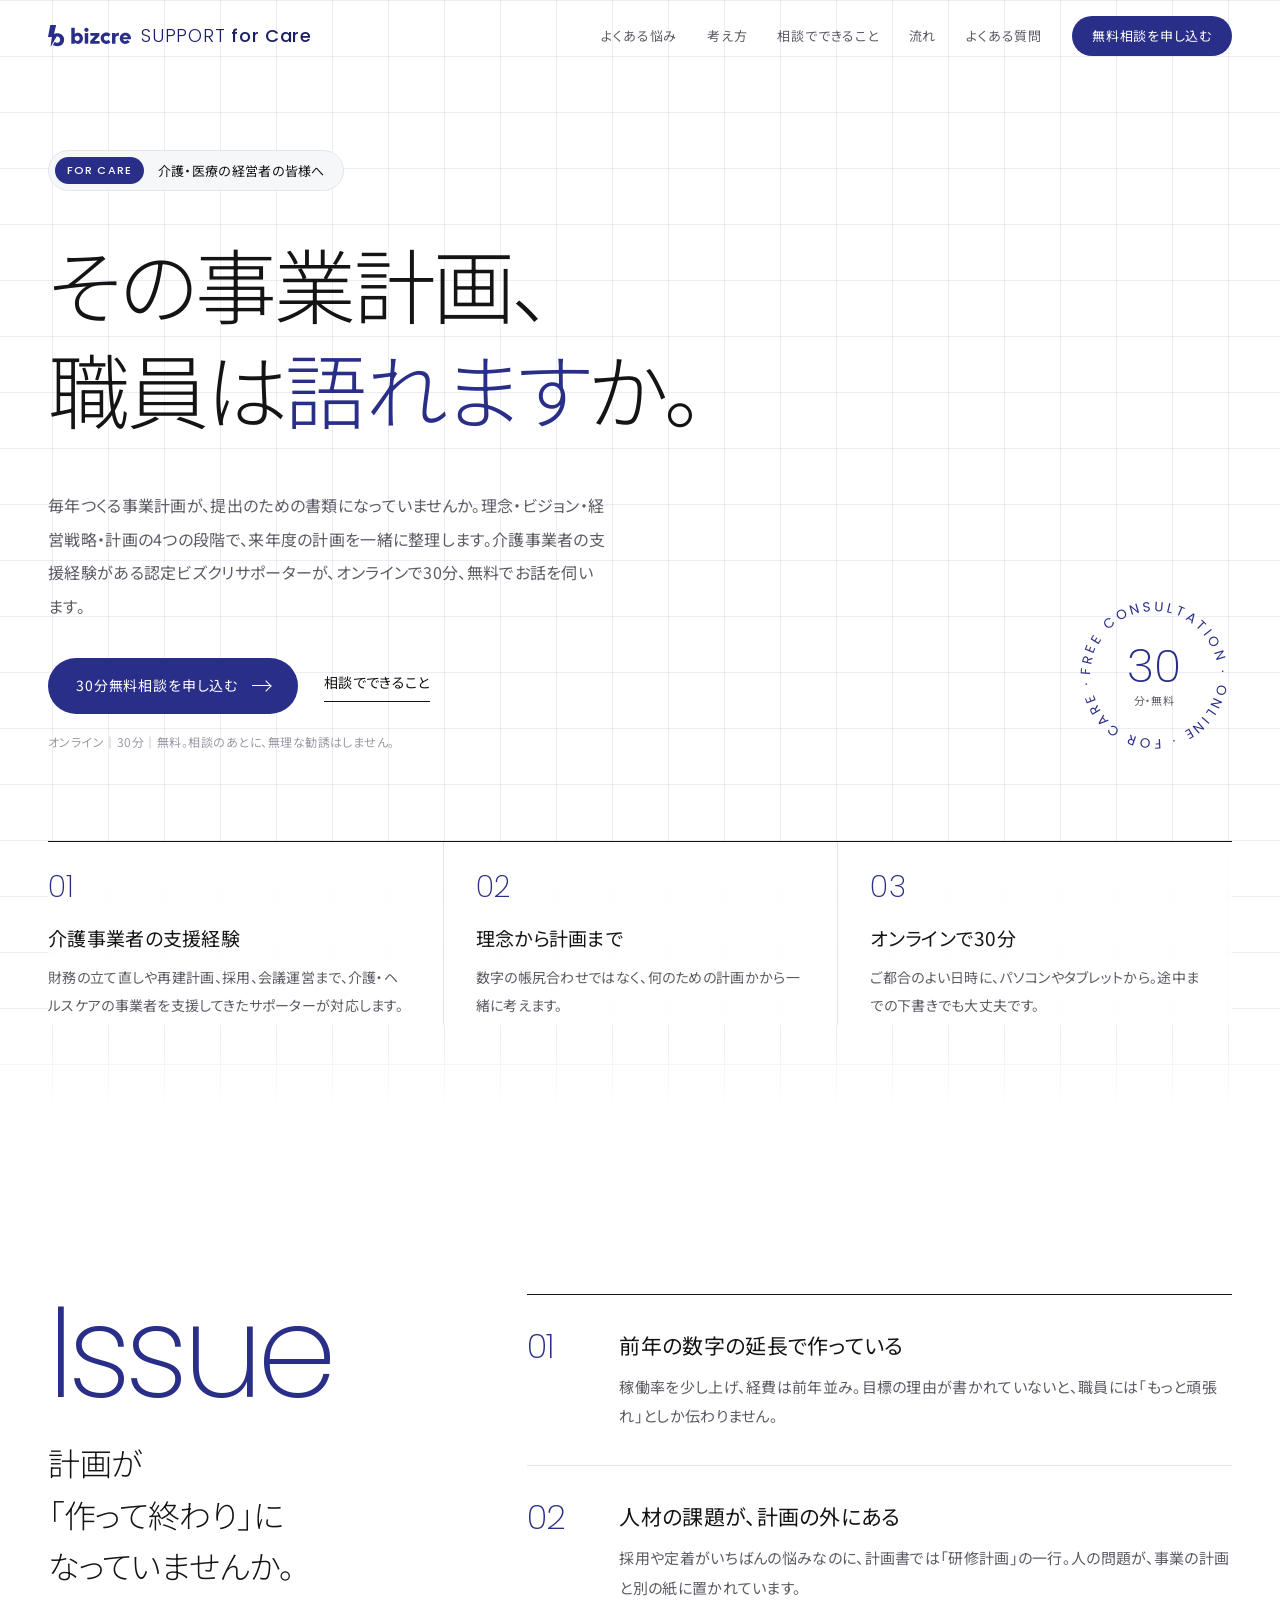
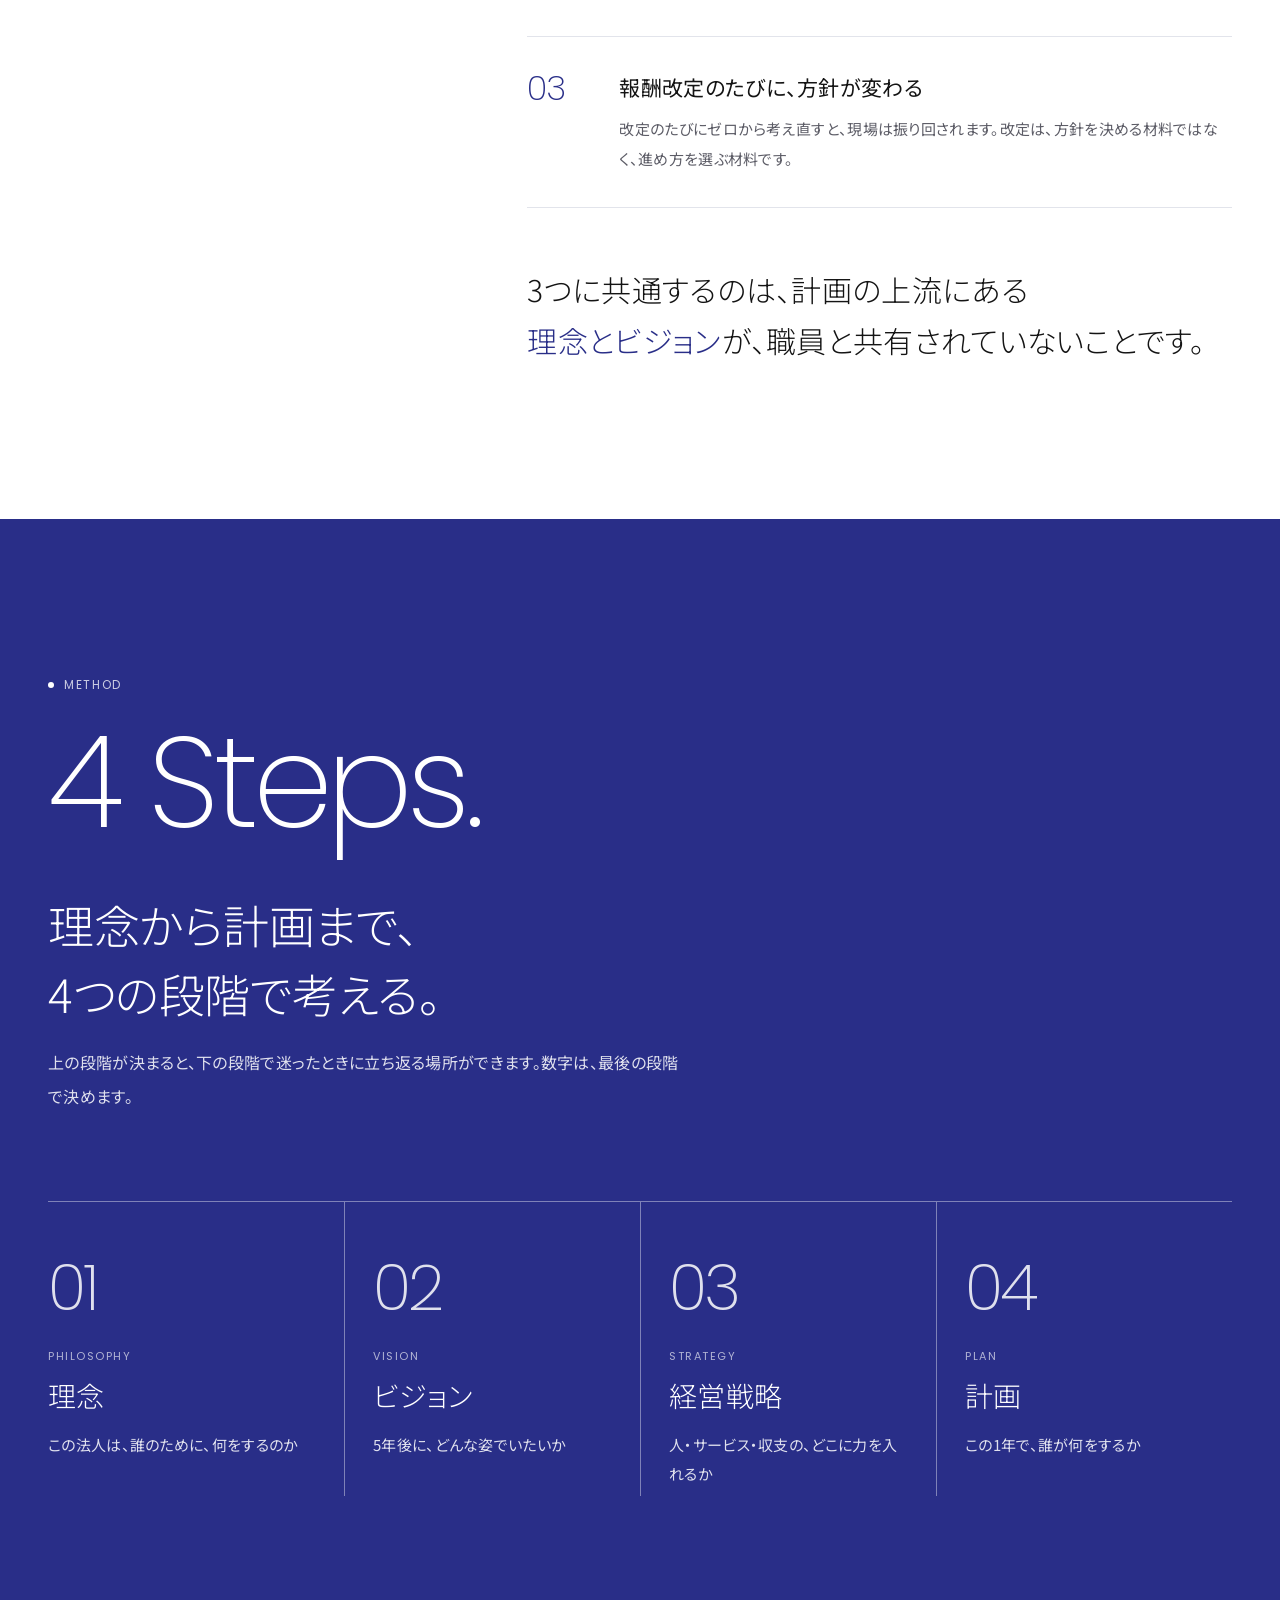
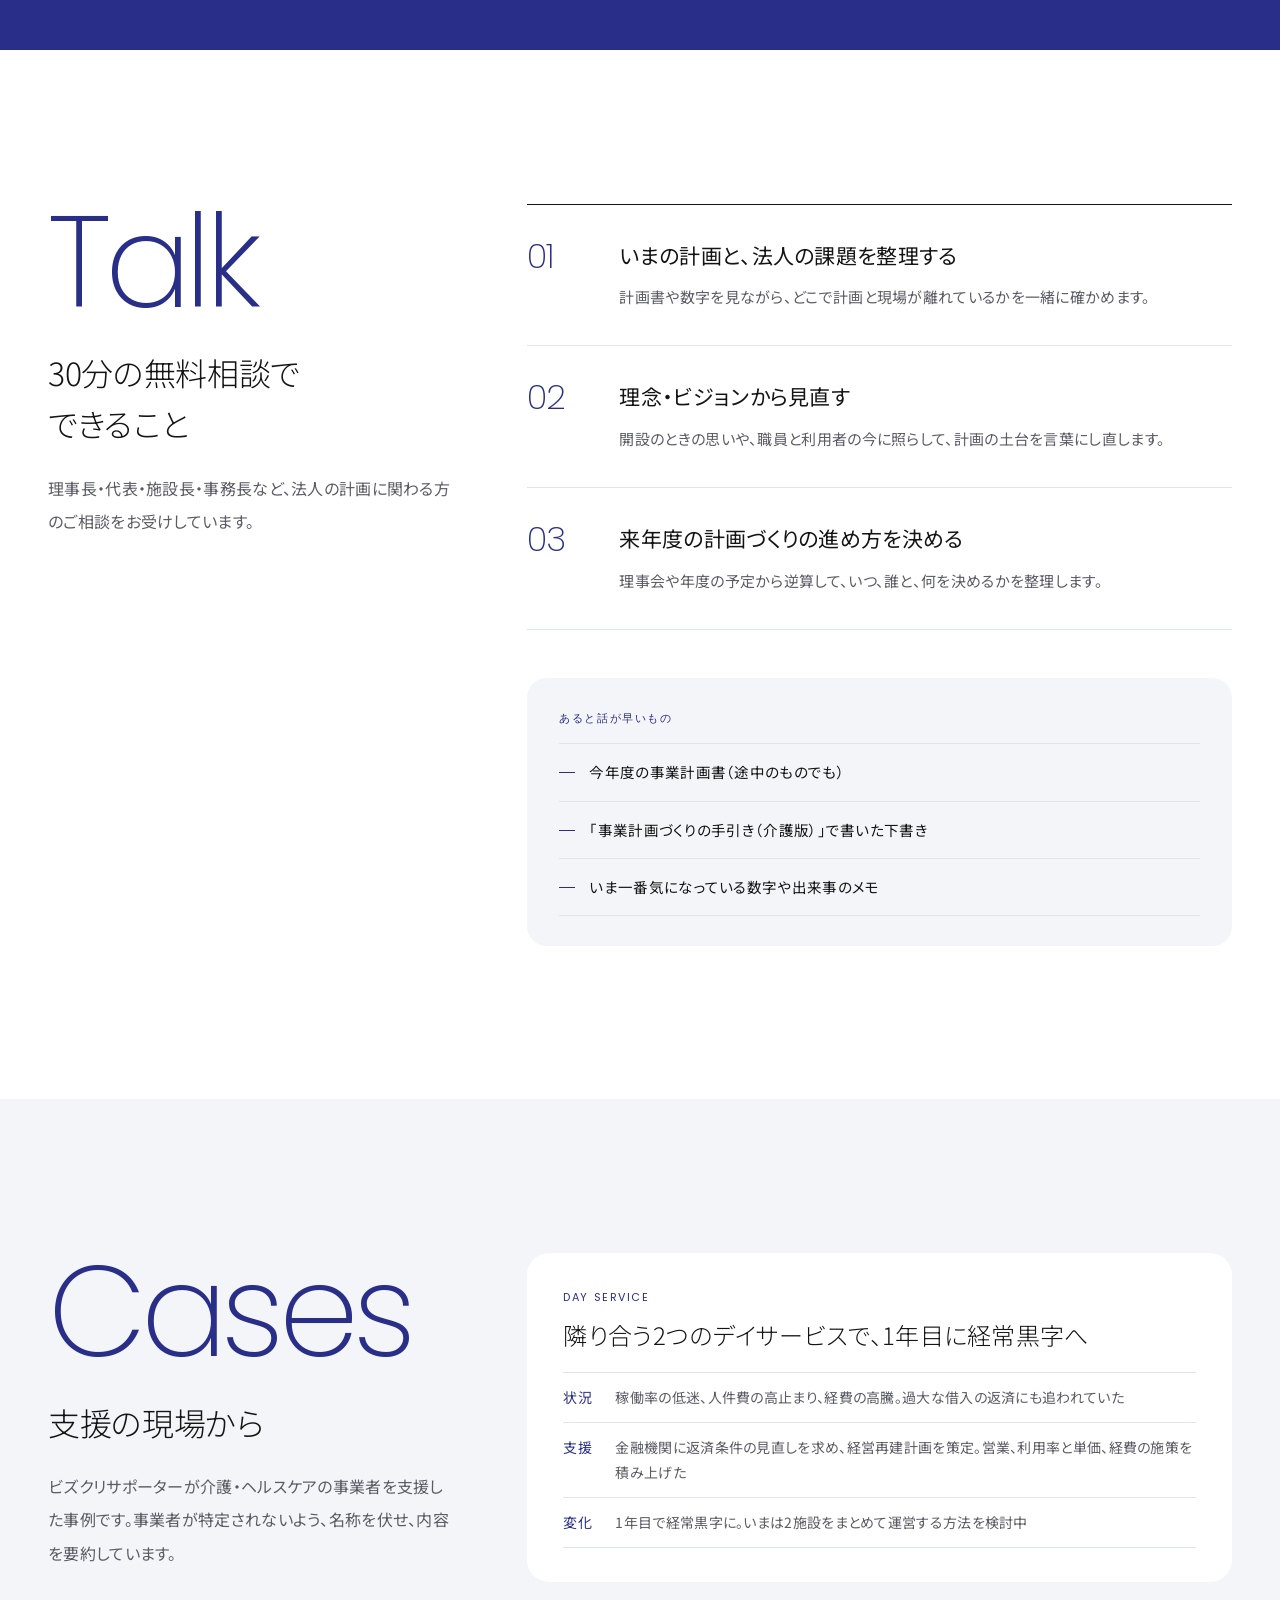
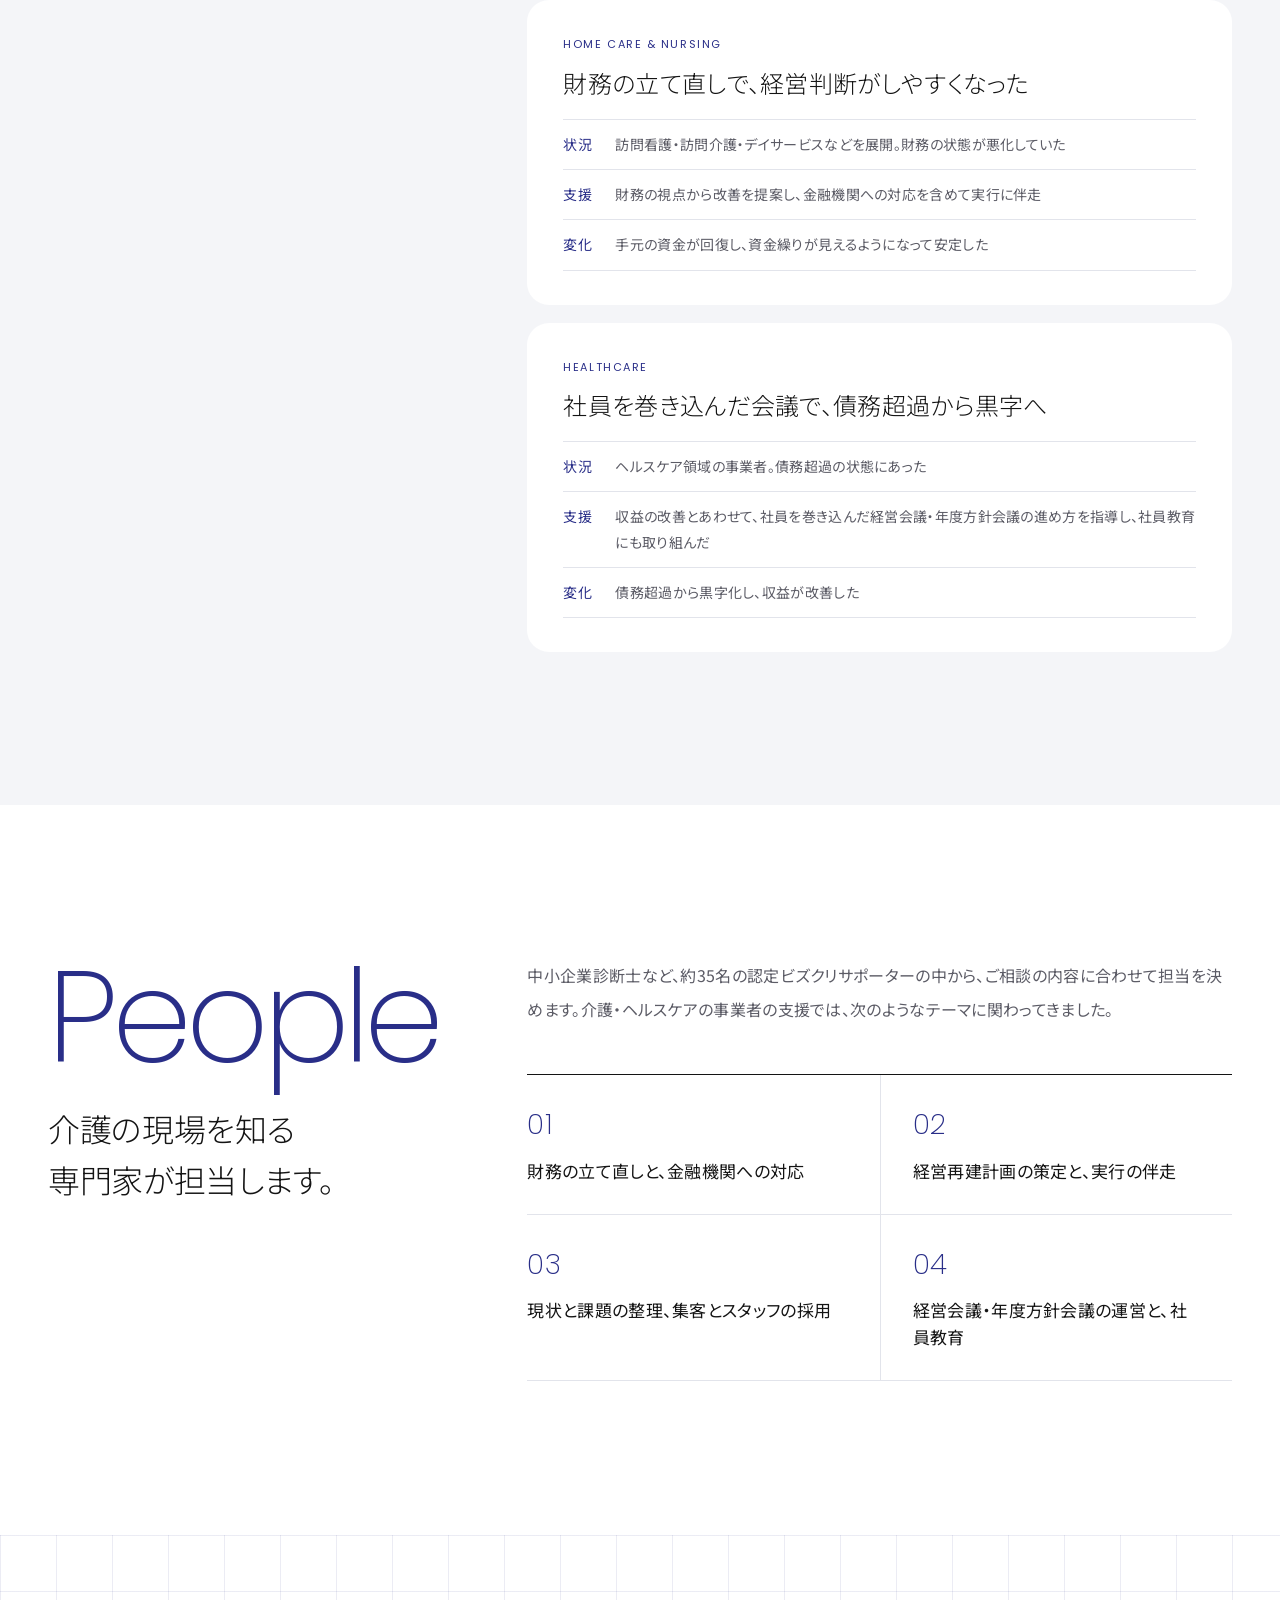
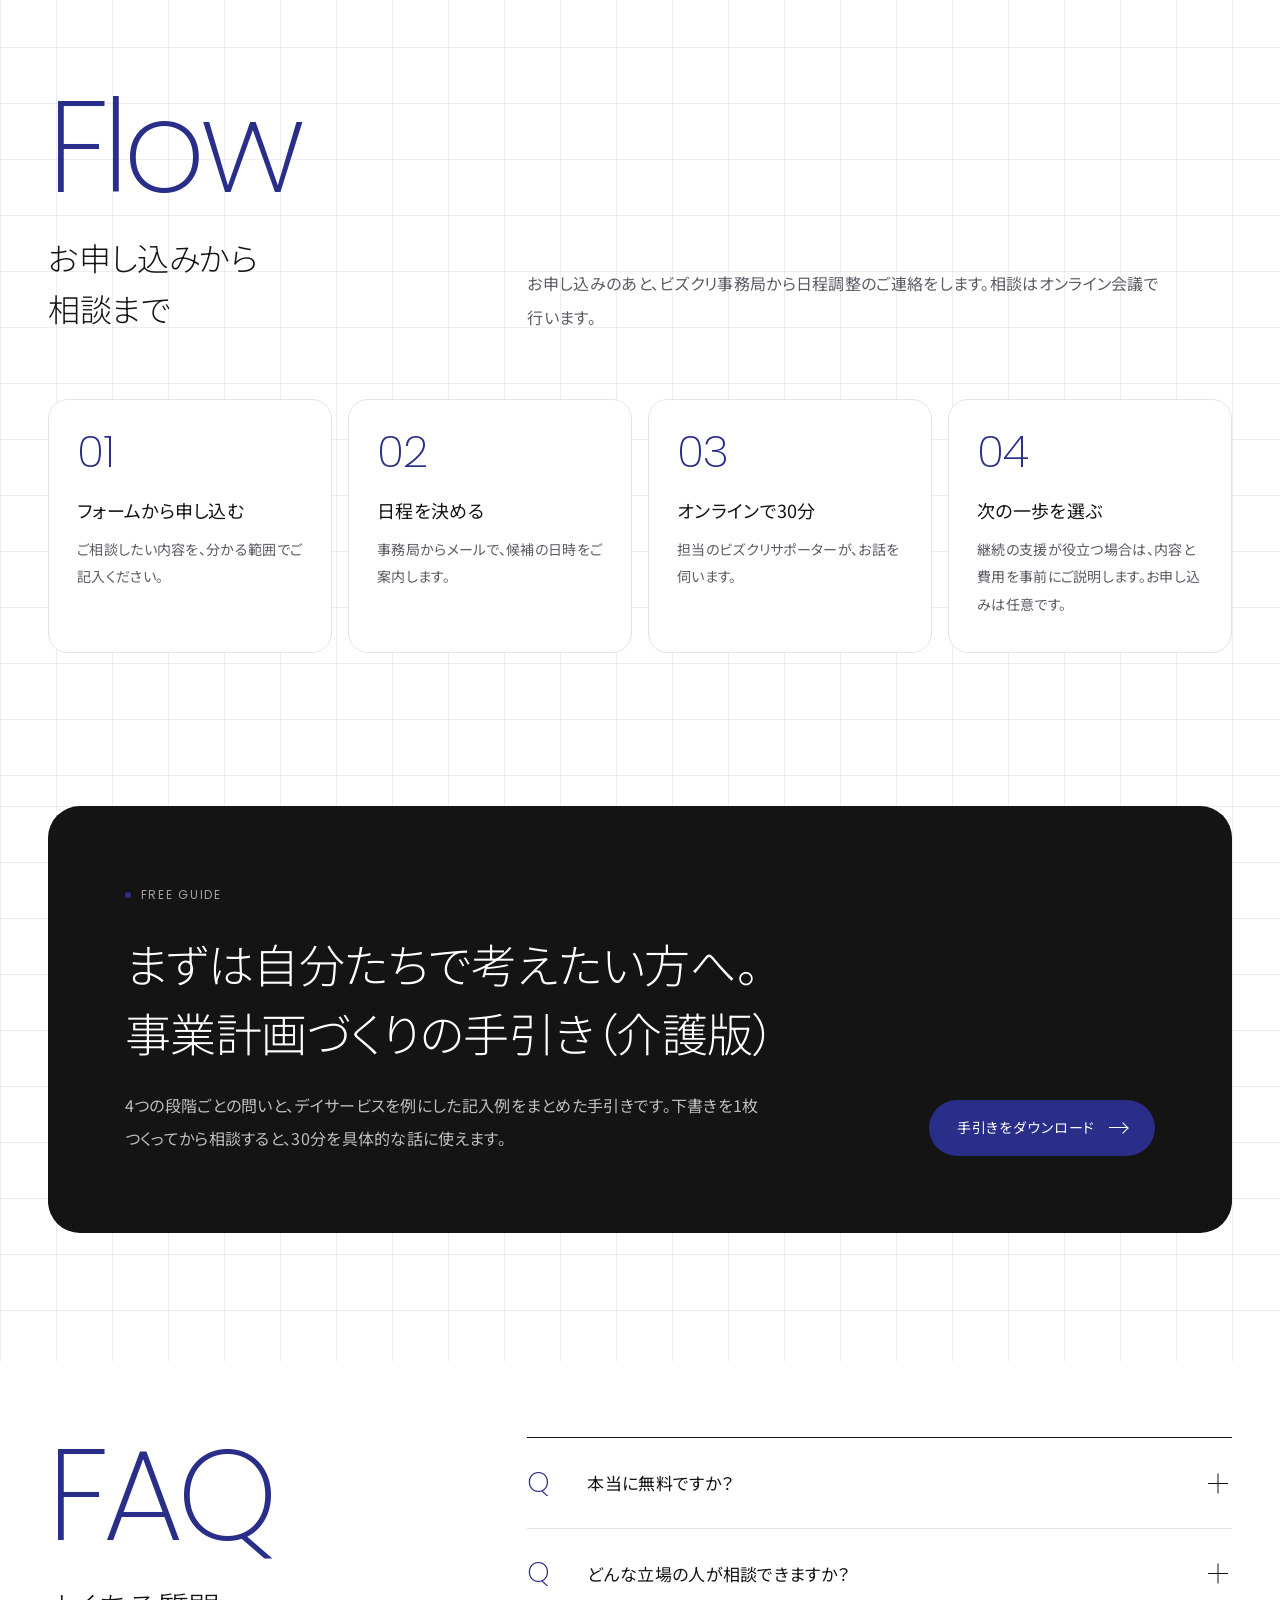
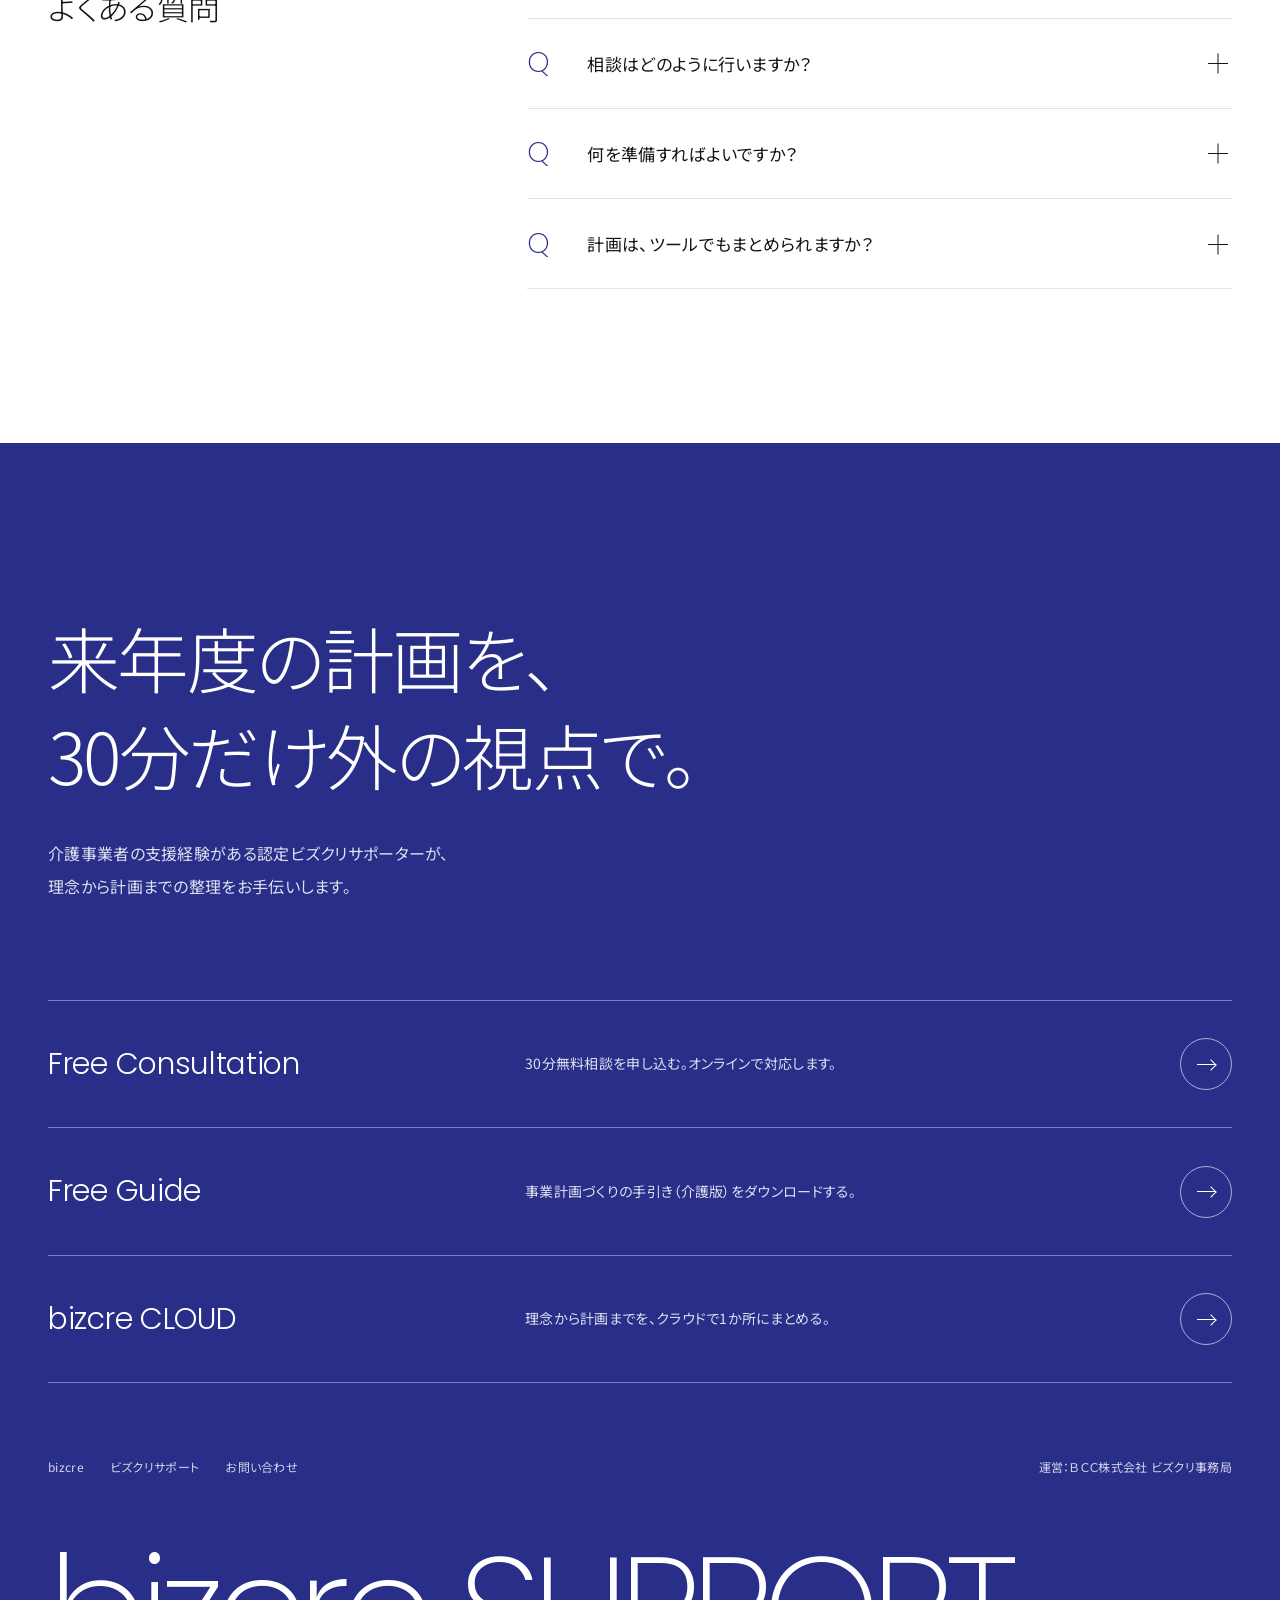
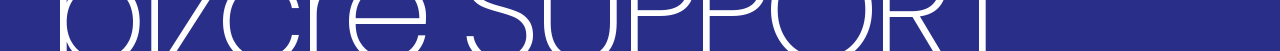
==== kaigolp/index.html @ 25093dc8 "介護・医療経営者向け 30分無料相談LPを追加（kaigolp/） Co-Authored-By: Claude Opus 5.5 <noreply@anthropic.com> Claude-Ses" ====
<!doctype html>
<html lang="ja">
<head>
<meta charset="utf-8">
<meta name="viewport" content="width=device-width,initial-scale=1">
<title>介護・医療の経営者向け 30分無料相談｜bizcre SUPPORT</title>
<meta name="description" content="毎年つくる事業計画が、提出のための書類になっていませんか。理念・ビジョン・経営戦略・計画の4つの段階で、来年度の計画を一緒に整理します。介護事業者の支援経験がある認定ビズクリサポーターが、オンラインで30分、無料でお話を伺います。">
<meta property="og:title" content="その事業計画、職員は語れますか。｜介護・医療の経営者向け 30分無料相談">
<meta property="og:description" content="理念から計画までの4つの段階で、来年度の事業計画を一緒に整理します。オンライン・30分・無料。">
<meta property="og:type" content="website">
<meta name="theme-color" content="#292E88">
<link rel="preconnect" href="https://fonts.googleapis.com">
<link rel="preconnect" href="https://fonts.gstatic.com" crossorigin>
<link href="https://fonts.googleapis.com/css2?family=Noto+Sans+JP:wght@300;400;500&family=Poppins:wght@200;300;400;500&display=swap" rel="stylesheet">
<!-- GA4：測定IDを入れて有効化（bizcre.cloud と同じIDを使う）
<script async src="https://www.googletagmanager.com/gtag/js?id=G-XXXXXXXXXX"></script>
<script>window.dataLayer=window.dataLayer||[];function gtag(){dataLayer.push(arguments);}gtag('js',new Date());gtag('config','G-XXXXXXXXXX');</script>
-->
<style>
/* ───────── トークン ───────── */
:root{
  --blue:#292E88;      /* ロゴの紺。面と強調に */
  --navy:#1B1E62;      /* ホバーなど、さらに深い紺 */
  --ink:#141414; --sub:#5C5C66; --mute:#9A9AA5;
  --line:#E2E4EB; --paper:#F4F5F8; --white:#fff;
  --grid:rgba(41,46,136,.09);
  --wrap:1200px; --gut:clamp(20px,4vw,48px);
  --en:"Poppins",sans-serif;
  --ease:cubic-bezier(.2,.7,.2,1);
}
*{box-sizing:border-box;margin:0;padding:0}
html{scroll-behavior:smooth;scroll-padding-top:72px}
body{font-family:"Noto Sans JP",sans-serif;font-weight:400;font-size:15px;line-height:1.95;color:var(--ink);background:var(--white);font-feature-settings:"palt" 1;letter-spacing:.02em;-webkit-font-smoothing:antialiased}
img{max-width:100%;height:auto;display:block}
a{color:inherit;text-decoration:none}
.wrap{width:min(var(--wrap),100% - var(--gut)*2);margin-inline:auto}
.en{font-family:var(--en)}
section{position:relative}
.sec{padding:clamp(96px,12vw,168px) 0}

/* ───────── 文字の階層（細く、ジャンプ率は大きく） ───────── */
.disp{font-family:var(--en);font-weight:200;font-size:clamp(64px,10vw,152px);line-height:.92;letter-spacing:-.045em;color:var(--blue)}
.lab{font-family:var(--en);font-weight:400;font-size:12px;letter-spacing:.14em;text-transform:uppercase;color:var(--sub);display:flex;align-items:center;gap:10px}
.lab i{width:6px;height:6px;border-radius:50%;background:var(--blue)}
.h2{font-weight:300;font-size:clamp(28px,3.6vw,46px);line-height:1.5;letter-spacing:-.01em}
.lead{font-size:16px;line-height:2.1;color:var(--sub);max-width:640px}
.small{font-size:13px;line-height:1.9;color:var(--sub)}
b,strong{font-weight:500}

/* ───────── ボタン ───────── */
.btn{display:inline-flex;align-items:center;gap:14px;height:56px;padding:0 28px;border-radius:999px;font-size:14px;font-weight:400;letter-spacing:.06em;transition:background .3s var(--ease),color .3s var(--ease),border-color .3s}
.ar{display:inline-block;width:18px;height:1px;background:currentColor;position:relative;transition:width .3s var(--ease)}
.ar::after{content:"";position:absolute;right:0;top:-3px;width:7px;height:7px;border-top:1px solid currentColor;border-right:1px solid currentColor;transform:rotate(45deg)}
.btn:hover .ar,.tlink:hover .ar{width:26px}
.btn-p{background:var(--blue);color:#fff}.btn-p:hover{background:var(--navy)}
.btn-o{border:1px solid currentColor}.btn-o:hover{background:var(--ink);color:#fff;border-color:var(--ink)}
.btn-sm{height:40px;padding:0 20px;font-size:13px}
.tlink{display:inline-flex;align-items:center;gap:12px;font-size:14px;border-bottom:1px solid currentColor;padding-bottom:4px}

/* ───────── ヘッダー ───────── */
.hd{position:fixed;inset:0 0 auto;z-index:50;height:72px;display:flex;align-items:center;transition:background .4s,backdrop-filter .4s}
.hd .in{display:flex;align-items:center;justify-content:space-between;width:100%;padding:0 var(--gut)}
.hd .logo{display:flex;align-items:center;gap:10px}
.hd .logo img{height:22px}
.hd .logo span{font-family:var(--en);font-weight:300;font-size:18px;letter-spacing:.04em;color:var(--navy)}
.hd nav{display:flex;align-items:center;gap:30px;font-size:13px;letter-spacing:.06em}
.hd nav a.t{color:var(--sub);transition:color .2s}.hd nav a.t:hover{color:var(--ink)}
.hd.on{background:rgba(255,255,255,.82);backdrop-filter:blur(14px);box-shadow:0 1px 0 var(--line)}

/* ───────── ヒーロー（方眼の上に、細い大きな文字） ───────── */
.hero{padding:150px 0 0;background-image:linear-gradient(var(--grid) 1px,transparent 1px),linear-gradient(90deg,var(--grid) 1px,transparent 1px);background-size:56px 56px;background-position:center top;overflow:hidden}
.hero::after{content:"";position:absolute;inset:auto 0 0;height:240px;background:linear-gradient(transparent,#fff 80%);pointer-events:none}
.hero .news{display:inline-flex;gap:14px;align-items:center;background:rgba(244,245,248,.8);backdrop-filter:blur(8px);border:1px solid var(--line);border-radius:999px;padding:6px 18px 6px 6px;font-size:13px;max-width:100%}
.hero .news b{font-family:var(--en);font-weight:500;font-size:11px;letter-spacing:.1em;background:var(--blue);color:#fff;border-radius:999px;padding:3px 12px}
.hero h1{font-weight:300;font-size:clamp(40px,6.4vw,92px);line-height:1.28;letter-spacing:-.035em;margin-top:40px}
.hero h1 .s{font-size:.5em;letter-spacing:0;margin:0 .2em;vertical-align:.18em;color:var(--sub)}
.hero h1 em{font-style:normal;color:var(--blue)}
.hero .copy{display:grid;grid-template-columns:minmax(0,560px) 1fr;gap:48px;margin-top:48px;align-items:end}
.hero .ctas{display:flex;flex-wrap:wrap;gap:26px;align-items:center;margin-top:34px}
.hero .note{font-size:12px;color:var(--mute);margin-top:16px;letter-spacing:.04em}
.ring{width:156px;height:156px;position:relative;flex:none;justify-self:end}
.ring svg{width:100%;height:100%;animation:spin 28s linear infinite}
.ring .c{position:absolute;inset:0;display:grid;place-items:center;text-align:center;font-family:var(--en);font-weight:200;font-size:46px;color:var(--blue);line-height:1}
.ring .c small{display:block;font-family:"Noto Sans JP";font-size:11px;font-weight:400;color:var(--sub);margin-top:6px}
@keyframes spin{to{transform:rotate(360deg)}}
.hero .stage{position:relative;margin-top:84px;z-index:1}
.frame{background:#fff;border:1px solid var(--line);border-radius:18px;overflow:hidden;box-shadow:0 40px 80px -48px rgba(20,24,60,.35)}
.frame .bar{height:34px;display:flex;align-items:center;gap:7px;padding:0 16px;border-bottom:1px solid var(--line)}
.frame .bar i{width:9px;height:9px;border-radius:50%;background:var(--line)}
.frame .bar span{margin-left:10px;font-family:var(--en);font-size:11px;color:var(--mute);letter-spacing:.04em}
.hero .stage .frame{width:min(1040px,100%);margin-inline:auto}
.chip{position:absolute;background:rgba(255,255,255,.88);backdrop-filter:blur(10px);border:1px solid var(--line);border-radius:14px;padding:14px 20px;font-size:13px;line-height:1.6;z-index:2}
.chip .k{font-family:var(--en);font-size:11px;letter-spacing:.12em;color:var(--blue);display:block}
.chip.c1{left:0;top:48%}.chip.c2{right:0;top:58%}

/* ───────── 左に見出し、右に中身 ───────── */
.split{display:grid;grid-template-columns:minmax(0,4fr) minmax(0,7fr);gap:clamp(40px,6vw,96px)}
.split .hd2{position:sticky;top:110px;align-self:start}
.split .hd2 .h2,.split .h2{margin-top:26px;font-size:clamp(24px,2.5vw,34px);line-height:1.6;word-break:keep-all;overflow-wrap:anywhere}
.rows{border-top:1px solid var(--ink)}
.row{display:grid;grid-template-columns:72px 1fr;gap:20px;padding:34px 0;border-bottom:1px solid var(--line)}
.row .no{font-family:var(--en);font-weight:200;font-size:34px;line-height:1;color:var(--blue);letter-spacing:-.03em}
.row h3{font-weight:400;font-size:21px;line-height:1.6}
.row p{margin-top:10px;color:var(--sub)}
.after{margin-top:56px;font-weight:300;font-size:clamp(22px,2.4vw,30px);line-height:1.7}
.after em{font-style:normal;color:var(--blue)}

/* ───────── 青い面 ───────── */
.blue{background:var(--blue);color:#fff}
.blue .lab{color:rgba(255,255,255,.75)}.blue .lab i{background:#fff}
.blue .disp{color:#fff}
.blue .lead{color:rgba(255,255,255,.85)}
.trio{display:grid;grid-template-columns:repeat(3,1fr);margin-top:88px;border-top:1px solid rgba(255,255,255,.4)}
.trio > div{padding:40px 36px 8px 0}
.trio > div + div{padding-left:36px;border-left:1px solid rgba(255,255,255,.4)}
.trio .n{font-family:var(--en);font-weight:200;font-size:64px;line-height:1;letter-spacing:-.04em}
.trio .r{font-family:var(--en);font-size:11px;letter-spacing:.14em;margin-top:26px;opacity:.75}
.trio h3{font-weight:300;font-size:28px;line-height:1.5;margin-top:6px}
.trio p{margin-top:14px;color:rgba(255,255,255,.85)}

/* ───────── 機能（半分を画面、半分を文） ───────── */
.feat{display:grid;grid-template-columns:1fr 1fr;min-height:760px;border-top:1px solid var(--line)}
.feat .vis{background:var(--paper);display:grid;place-items:center;padding:72px 0 72px var(--gut);overflow:hidden;position:relative}
.feat .vis .frame{width:118%;max-width:none;transform:translateX(6%)}
.feat.rev .vis{order:2;padding:72px var(--gut) 72px 0}.feat.rev .vis .frame{transform:translateX(-6%)}
.feat .vis .frame.sub{position:absolute;width:52%;left:var(--gut);bottom:56px;transform:none}
.feat.rev .vis .frame.sub{left:auto;right:var(--gut)}
.feat .vis.ph{padding:0;position:relative;display:block}
.person{position:absolute;inset:0;margin:0}
.person img{width:100%;height:100%;object-fit:cover;object-position:38% 30%;filter:grayscale(1) contrast(1.06)}
.person::after{content:"";position:absolute;inset:auto 0 0;height:46%;background:linear-gradient(transparent,rgba(10,12,30,.72));pointer-events:none}
.person figcaption{position:absolute;left:clamp(24px,4vw,56px);bottom:clamp(24px,4vw,56px);right:24px;z-index:1;color:#fff}
.person .role{font-size:12px;letter-spacing:.14em;opacity:.85}
.person .ttl{font-size:13px;margin-top:2px;opacity:.85}
.person .nm{font-weight:300;font-size:30px;letter-spacing:.04em;margin-top:10px;line-height:1.4}
.person .nm span{font-family:var(--en);font-weight:300;font-size:13px;letter-spacing:.12em;margin-left:14px;opacity:.85}
.feat .txt{padding:clamp(72px,8vw,120px) clamp(28px,6vw,96px);display:flex;flex-direction:column;justify-content:center}
.feat .fn{display:flex;align-items:baseline;gap:18px}
.feat .fn .n{font-family:var(--en);font-weight:200;font-size:88px;line-height:.9;letter-spacing:-.05em;color:var(--blue)}
.feat .fn .s{font-size:13px;color:var(--sub);letter-spacing:.08em}
.feat h3{font-weight:300;font-size:clamp(30px,3.2vw,44px);line-height:1.4;letter-spacing:-.02em;margin-top:22px}
.feat .desc{margin-top:22px;color:var(--sub)}
.dash{list-style:none;margin-top:30px;border-top:1px solid var(--line)}
.dash li{padding:15px 0 15px 30px;border-bottom:1px solid var(--line);position:relative;font-size:14.5px;line-height:1.8}
.dash li::before{content:"";position:absolute;left:0;top:28px;width:16px;height:1px;background:var(--blue)}
.point{margin-top:34px;padding-left:22px;border-left:1px solid var(--blue)}
.point .k{font-family:var(--en);font-size:11px;letter-spacing:.16em;color:var(--blue)}
.point b{display:block;font-weight:400;font-size:18px;margin-top:4px}
.point p{margin-top:6px;font-size:14px;color:var(--sub)}

/* ───────── 主な機能 ───────── */
.tools{display:grid;grid-template-columns:repeat(3,1fr);border-top:1px solid var(--ink)}
.tool{padding:36px 32px 40px 0;border-bottom:1px solid var(--line)}
.tool:not(:nth-child(3n+1)){padding-left:32px;border-left:1px solid var(--line)}
.tool .ic{width:36px;height:36px;color:var(--blue)}
.tool h3{font-weight:400;font-size:18px;margin-top:22px}
.tool p{margin-top:8px;font-size:14px;color:var(--sub)}
.roles{display:grid;grid-template-columns:repeat(3,1fr);gap:16px;margin-top:56px}
.roles div{background:var(--paper);border-radius:18px;padding:28px 30px}
.roles .tg{font-family:var(--en);font-size:11px;letter-spacing:.12em;color:var(--blue)}
.roles b{display:block;font-weight:400;font-size:20px;margin-top:4px}
.roles p{font-size:13.5px;color:var(--sub);margin-top:6px}

/* ───────── フレームワーク（番号つきの行） ───────── */
.phase + .phase{margin-top:64px}
.phase .ph2{display:flex;align-items:baseline;justify-content:space-between;gap:16px;padding-bottom:18px;border-bottom:1px solid var(--ink)}
.phase .ph2 b{font-weight:300;font-size:26px}
.phase .ph2 span{font-family:var(--en);font-size:12px;letter-spacing:.14em;color:var(--sub);white-space:nowrap}
.fw{display:grid;grid-template-columns:72px 220px 1fr;gap:16px;padding:22px 0;border-bottom:1px solid var(--line);align-items:baseline}
.fw .no{font-family:var(--en);font-weight:300;font-size:14px;color:var(--blue);letter-spacing:.06em}
.fw b{font-weight:400;font-size:18px}
.fw span{font-size:14px;color:var(--sub)}
.chain{margin-top:72px;padding:40px;border-radius:22px;background:#fff}
.chain .t{font-weight:300;font-size:24px}
.chain .t small{display:block;font-size:13px;color:var(--sub);margin-top:4px}
.flows{display:grid;gap:14px;margin-top:26px}
.flow{display:flex;flex-wrap:wrap;align-items:center;gap:10px;font-size:14px}
.flow span{background:var(--paper);border-radius:999px;padding:6px 18px}
.flow .ar{color:var(--blue);width:26px}

/* ───────── 比較 ───────── */
.cmp{width:100%;border-collapse:collapse}
.cmp th,.cmp td{padding:26px 16px;text-align:left;border-bottom:1px solid var(--line);font-weight:400;font-size:15px;vertical-align:top}
.cmp thead th{font-family:var(--en);font-size:12px;letter-spacing:.1em;color:var(--sub);border-bottom:1px solid var(--ink);padding-top:0}
.cmp thead th.us{color:var(--blue)}
.cmp tbody th{color:var(--sub);font-size:14px;width:22%}
.cmp td.us{color:var(--blue)}
.cmp td.x{color:var(--mute)}

/* ───────── 専門家（方眼の上に黒いカード） ───────── */
.gridbg{background-image:linear-gradient(var(--grid) 1px,transparent 1px),linear-gradient(90deg,var(--grid) 1px,transparent 1px);background-size:56px 56px}
.pro{background:var(--ink);color:#fff;border-radius:32px;padding:clamp(40px,6vw,96px);overflow:hidden;position:relative}
.pro .lab{color:rgba(255,255,255,.6)}.pro .lab i{background:var(--blue)}
.pro .top{display:grid;grid-template-columns:1fr auto;gap:48px;align-items:end}
.pro .disp{color:#fff;font-size:clamp(56px,7.5vw,112px)}
.pro .lead{color:rgba(255,255,255,.72);margin-top:22px}
.pro .price{text-align:right}
.pro .price .p{font-family:var(--en);font-weight:200;font-size:clamp(56px,6vw,84px);line-height:1;letter-spacing:-.04em}
.pro .price .p small{font-family:"Noto Sans JP";font-size:15px;font-weight:300;letter-spacing:0;margin-left:6px}
.pro .price .s{font-size:12px;color:rgba(255,255,255,.6);margin-top:8px}
.pgrid{display:grid;grid-template-columns:repeat(3,1fr);gap:1px;background:rgba(255,255,255,.14);margin-top:72px;border-radius:20px;overflow:hidden}
.pf{background:var(--ink);display:flex;flex-direction:column}
.pf .img{aspect-ratio:16/10;overflow:hidden;background:#222}
.pf .img img{width:100%;height:100%;object-fit:cover;object-position:top left;opacity:.92;transition:transform .8s var(--ease),opacity .4s}
.pf:hover .img img{transform:scale(1.04);opacity:1}
.pf .b{padding:26px 28px 32px}
.pf .k{font-family:var(--en);font-size:11px;letter-spacing:.14em;color:#A9ADEB}
.pf h3{font-weight:300;font-size:19px;line-height:1.6;margin-top:6px}
.pf p{font-size:13.5px;color:rgba(255,255,255,.66);margin-top:8px}
.pf .ill{display:grid;place-items:center;height:100%;background:linear-gradient(135deg,#1c1c22,#262a44)}
.pro .ctas{display:flex;gap:26px;align-items:center;flex-wrap:wrap;margin-top:56px}
.pro .ctas .tlink{color:rgba(255,255,255,.8)}
.pro .note{font-size:12px;color:rgba(255,255,255,.5);margin-top:18px}

/* ───────── 料金 ───────── */
.toggle{display:inline-flex;border:1px solid var(--line);border-radius:999px;padding:4px}
.toggle button{border:0;background:none;font:inherit;font-size:13px;letter-spacing:.06em;padding:9px 24px;border-radius:999px;cursor:pointer;color:var(--sub)}
.toggle button.on{background:var(--ink);color:#fff}
.toggle small{font-size:11px;color:var(--blue);margin-left:6px}
.toggle button.on small{color:#A9ADEB}
.plans{display:grid;grid-template-columns:repeat(4,1fr);margin-top:56px;border-top:1px solid var(--ink)}
.plan{padding:36px 28px 40px;display:flex;flex-direction:column;border-bottom:1px solid var(--line);position:relative}
.plan + .plan{border-left:1px solid var(--line)}
.plan .nm{font-weight:400;font-size:20px}
.plan .rb{position:absolute;top:42px;right:24px;font-family:var(--en);font-size:10px;letter-spacing:.14em;color:var(--blue)}
.plan .for{font-size:12.5px;color:var(--sub);margin-top:2px}
.plan .pr{font-family:var(--en);font-weight:200;font-size:56px;line-height:1;letter-spacing:-.04em;margin-top:30px}
.plan .pr small{font-family:"Noto Sans JP";font-size:13px;font-weight:400;letter-spacing:0;margin-left:4px}
.plan .tx{font-size:12px;color:var(--mute);margin-top:6px;min-height:18px}
.plan ul{list-style:none;margin:28px 0 32px;flex:1}
.plan li{font-size:13.5px;padding:9px 0 9px 22px;position:relative;line-height:1.7;border-top:1px solid var(--line)}
.plan li::before{content:"";position:absolute;left:0;top:21px;width:10px;height:1px;background:var(--blue)}
.plan .btn{justify-content:space-between;width:100%}
.plan.dark{background:var(--ink);color:#fff;border-radius:0 0 18px 18px}
.plan.dark .for,.plan.dark .tx{color:rgba(255,255,255,.6)}
.plan.dark li{border-color:rgba(255,255,255,.14)}
.plan.dark .btn-o{color:#fff}.plan.dark .btn-o:hover{background:#fff;color:var(--ink);border-color:#fff}
.pnotes{margin-top:30px;display:grid;gap:4px}

/* ───────── FAQ ───────── */
.faq{border-top:1px solid var(--ink)}
.faq details{border-bottom:1px solid var(--line)}
.faq summary{list-style:none;cursor:pointer;display:grid;grid-template-columns:48px 1fr 24px;gap:12px;align-items:center;padding:28px 0;font-weight:400;font-size:17px}
.faq summary::-webkit-details-marker{display:none}
.faq summary::before{content:"Q";font-family:var(--en);font-weight:200;font-size:28px;color:var(--blue);line-height:1}
.faq summary .pm{width:20px;height:20px;position:relative}
.faq summary .pm::before,.faq summary .pm::after{content:"";position:absolute;left:0;right:0;top:50%;height:1px;background:var(--ink);transition:transform .3s var(--ease)}
.faq summary .pm::after{transform:rotate(90deg)}
.faq details[open] .pm::after{transform:rotate(0)}
.faq .a{padding:0 36px 30px 60px;color:var(--sub)}

/* ───────── 最後（青い面、3つの行き先、大きなロゴ） ───────── */
.end{padding:clamp(110px,13vw,180px) 0 0;overflow:hidden}
.end h2{font-weight:300;font-size:clamp(36px,5.6vw,80px);line-height:1.35;letter-spacing:-.035em}
.end .lead{margin-top:34px;max-width:none}
.go{margin-top:96px;border-top:1px solid rgba(255,255,255,.4)}
.go a{display:grid;grid-template-columns:1fr 1.4fr auto;gap:32px;align-items:center;padding:34px 0;border-bottom:1px solid rgba(255,255,255,.4);transition:padding .4s var(--ease)}
.go a:hover{padding-left:16px}
.go b{font-family:var(--en);font-weight:300;font-size:clamp(22px,2.4vw,30px);letter-spacing:-.01em}
.go a > span{color:rgba(255,255,255,.85);font-size:14px}
.go .circ{width:52px;height:52px;border:1px solid rgba(255,255,255,.6);border-radius:50%;display:grid;place-items:center;transition:background .3s,color .3s}
.go a:hover .circ{background:#fff;color:var(--blue)}
.ft{padding:72px 0 0}
.ft .row2{display:flex;justify-content:space-between;align-items:flex-end;gap:24px;flex-wrap:wrap;font-size:12px;color:rgba(255,255,255,.8)}
.ft nav{display:flex;gap:26px;flex-wrap:wrap}
.ft .mark{font-family:var(--en);font-weight:200;font-size:clamp(56px,13.2vw,200px);line-height:.78;letter-spacing:-.06em;margin-top:56px;white-space:nowrap;transform:translateY(.12em)}

/* クーポン（固定カード） */
.coupon{position:fixed;right:24px;bottom:24px;z-index:55;width:320px;background:var(--ink);color:#fff;border-radius:20px;padding:22px 22px 20px;box-shadow:0 30px 60px -30px rgba(10,12,40,.6);transform:translateY(calc(100% + 40px));opacity:0;transition:transform .6s var(--ease),opacity .4s}
.coupon.on{transform:none;opacity:1}
.coupon .x{position:absolute;top:12px;right:12px;width:30px;height:30px;border:0;background:none;color:rgba(255,255,255,.6);cursor:pointer;font-size:0}
.coupon .x::before,.coupon .x::after{content:"";position:absolute;left:8px;right:8px;top:50%;height:1px;background:currentColor;transform:rotate(45deg)}
.coupon .x::after{transform:rotate(-45deg)}
.coupon .x:hover{color:#fff}
.coupon .k{font-family:var(--en);font-size:11px;letter-spacing:.16em;color:#A9ADEB}
.coupon .t{display:flex;align-items:baseline;gap:10px;margin-top:6px}
.coupon .t b{font-family:var(--en);font-weight:200;font-size:56px;line-height:1;letter-spacing:-.04em}
.coupon .t b small{font-size:24px;letter-spacing:0;margin-left:2px}
.coupon .t span{font-size:13px;line-height:1.6}
.coupon .code{display:flex;align-items:center;justify-content:space-between;margin-top:16px;border:1px dashed rgba(255,255,255,.4);border-radius:12px;padding:8px 8px 8px 16px}
.coupon .code span{font-family:var(--en);font-weight:400;font-size:18px;letter-spacing:.14em}
.coupon .code button{border:0;background:#fff;color:var(--ink);font:inherit;font-size:12px;letter-spacing:.06em;border-radius:999px;padding:7px 16px;cursor:pointer}
.coupon .lead2{display:none}
.coupon .n{font-size:11.5px;line-height:1.75;color:rgba(255,255,255,.65);margin-top:12px}

/* スマホ固定CTA */
.sp-cta{display:none}

/* ───────── 動き ───────── */
.rv{opacity:0;transform:translateY(24px);transition:opacity 1s var(--ease),transform 1s var(--ease)}
.rv.in{opacity:1;transform:none}
.d1{transition-delay:.12s}.d2{transition-delay:.24s}.d3{transition-delay:.36s}
@media (prefers-reduced-motion:reduce){.rv{opacity:1;transform:none;transition:none}.ring svg{animation:none}html{scroll-behavior:auto}}

/* ───────── レスポンシブ ───────── */
@media (max-width:1000px){
  .hd nav a.t{display:none}
  .split,.hero .copy,.pro .top{grid-template-columns:minmax(0,1fr)}
  .split .hd2{position:static}
  .feat{grid-template-columns:1fr;min-height:0}
  .feat .vis,.feat.rev .vis{order:0;padding:48px var(--gut)}
  .feat .vis.ph{padding:0;height:min(110vw,520px)}.person .nm{font-size:24px}
  .feat .vis .frame,.feat.rev .vis .frame{width:100%;transform:none}
  .feat .vis .frame.sub,.feat.rev .vis .frame.sub{position:relative;width:70%;left:auto;right:auto;bottom:auto;margin:-40px 0 0 auto}
  .trio,.tools,.roles,.pgrid{grid-template-columns:1fr}
  .trio > div + div{padding-left:0;border-left:0;border-top:1px solid rgba(255,255,255,.4)}
  .tool:not(:nth-child(3n+1)){padding-left:0;border-left:0}
  .plans{grid-template-columns:1fr 1fr}
  .plan:nth-child(3){border-left:0}
  .pro .price{text-align:left}
  .chip,.ring{display:none}
  .go a{grid-template-columns:1fr auto}.go a > span{display:none}
  .sp-cta{display:block;position:fixed;left:12px;right:12px;bottom:12px;z-index:60;transform:translateY(130%);transition:transform .4s var(--ease)}
  .sp-cta.on{transform:none}
  .sp-cta .btn{width:100%;justify-content:center}
  .coupon{left:12px;right:12px;bottom:80px;width:auto;padding:14px 16px;border-radius:16px;display:grid;grid-template-columns:auto 1fr;column-gap:14px;align-items:center}
  .coupon .k,.coupon .n{display:none}
  .coupon .t{margin:0;grid-row:1/3}.coupon .t b{font-size:40px}.coupon .t span{display:none}
  .coupon .lead2{display:block;font-size:12px;line-height:1.5;padding-right:28px}
  .coupon .code{margin-top:6px;padding:4px 4px 4px 12px}.coupon .code span{font-size:14px}.coupon .code button{padding:5px 12px}
  .coupon .x{top:6px;right:6px}
}
@media (max-width:600px){
  body{font-size:14.5px}
  .plans{grid-template-columns:1fr}.plan + .plan{border-left:0}
  .fw{grid-template-columns:40px minmax(0,1fr);row-gap:2px}.fw .no{grid-row:1/3}.fw b,.fw span{grid-column:2}
  .phase .ph2 b{font-size:21px}
  .row{grid-template-columns:52px 1fr}
  .cmp-wrap{overflow-x:auto}.cmp{min-width:600px}
  .faq .a{padding-left:0}
  .phase .ph2{flex-direction:column;gap:4px}
}

/* ───── 介護LP用の追加 ───── */
.k-hero{padding-bottom:clamp(80px,9vw,120px)}
.k-hero::after{height:120px}
.k-facts{display:grid;grid-template-columns:repeat(3,1fr);margin-top:88px;border-top:1px solid var(--ink);position:relative;z-index:1;background:rgba(255,255,255,.7);backdrop-filter:blur(4px)}
.k-facts > div{padding:30px 32px 6px 0}
.k-facts > div + div{padding-left:32px;border-left:1px solid var(--line)}
.k-facts span{font-weight:200;font-size:30px;color:var(--blue);line-height:1}
.k-facts b{display:block;font-weight:400;font-size:19px;margin-top:14px}
.k-facts p{font-size:14px;color:var(--sub);margin-top:8px}
.k-four{grid-template-columns:repeat(4,1fr)}
.k-four > div + div{padding-left:28px}
.k-four > div{padding-right:28px}
.k-bring{margin-top:48px;padding:30px 32px;border-radius:20px;background:var(--paper)}
.k-bring .k{font-family:var(--en);font-size:11px;letter-spacing:.14em;color:var(--blue)}
.k-bring .dash{margin-top:14px}
.k-cases{display:grid;gap:18px}
.k-cases article{background:#fff;border-radius:22px;padding:34px 36px}
.k-cases .k{font-family:var(--en);font-size:11px;letter-spacing:.14em;color:var(--blue)}
.k-cases h3{font-weight:300;font-size:clamp(20px,2vw,24px);line-height:1.55;margin-top:8px}
.k-cases dl{display:grid;grid-template-columns:52px 1fr;margin-top:18px;border-top:1px solid var(--line)}
.k-cases dt,.k-cases dd{padding:12px 0;border-bottom:1px solid var(--line);font-size:14px;line-height:1.8}
.k-cases dt{color:var(--blue)}
.k-cases dd{color:var(--sub)}
.k-themes{grid-template-columns:repeat(2,1fr)}.k-themes .tool{padding-bottom:30px}.k-themes .tool:not(:nth-child(3n+1)){padding-left:0;border-left:0}.k-themes .tool:nth-child(2n){padding-left:32px;border-left:1px solid var(--line)}
.k-themes .k-n{font-weight:200;font-size:28px;color:var(--blue);line-height:1}
.k-themes h3{margin-top:14px;font-size:17px;line-height:1.6}
.k-flow{display:grid;grid-template-columns:repeat(4,1fr);gap:16px;margin-top:64px}
.k-flow > div{background:#fff;border:1px solid var(--line);border-radius:20px;padding:30px 28px 34px}
.k-flow span{font-weight:200;font-size:44px;color:var(--blue);line-height:1;letter-spacing:-.03em}
.k-flow b{display:block;font-weight:400;font-size:18px;margin-top:18px}
.k-flow p{font-size:14px;color:var(--sub);margin-top:8px}
.k-guide .top{grid-template-columns:1fr auto}
.k-guide .h2{color:#fff}
@media (max-width:1000px){
  .k-facts,.k-flow{grid-template-columns:1fr}
  .k-facts > div + div{padding-left:0;border-left:0;border-top:1px solid var(--line)}
  .k-four{grid-template-columns:1fr 1fr}
  .k-four > div:nth-child(3){padding-left:0;border-left:0}
  .k-guide .top{grid-template-columns:1fr}
}
.hd .logo span,.hd .btn-sm{white-space:nowrap}
@media (max-width:600px){.hd .logo span{display:none}}
@media (max-width:600px){.k-themes{grid-template-columns:1fr}.k-themes .tool:nth-child(2n){padding-left:0;border-left:0}.k-four{grid-template-columns:1fr}.k-four > div + div{padding-left:0;border-left:0;border-top:1px solid rgba(255,255,255,.4)}.k-cases article{padding:26px 22px}}
</style>
</head>
<body>
<!-- 申込先とリンク（ここを直せば全ボタンに反映） -->
<script>window.LINKS={apply:"https://bizcre.cloud/support/",guide:"#",cloud:"https://tadamonodehanai.github.io/bizcre/cloudlp/"};</script>

<header class="hd" id="hd"><div class="in">
  <a class="logo" href="#top" aria-label="bizcre SUPPORT for Care"><img src="img/logo_navy.svg" alt="bizcre"><span>SUPPORT <i style="font-style:normal;font-weight:500">for Care</i></span></a>
  <nav><a class="t" href="#issue">よくある悩み</a><a class="t" href="#method">考え方</a><a class="t" href="#talk">相談でできること</a><a class="t" href="#flow">流れ</a><a class="t" href="#faq">よくある質問</a>
    <a class="btn btn-p btn-sm js-apply" data-pos="header" href="#">無料相談を申し込む</a></nav>
</div></header>

<main id="top">
<!-- ヒーロー -->
<section class="hero k-hero">
  <div class="wrap">
    <p class="news rv"><b>FOR CARE</b>介護・医療の経営者の皆様へ</p>
    <h1 class="rv d1">その事業計画、<br>職員は<em>語れます</em>か。</h1>
    <div class="copy">
      <div class="rv d2">
        <p class="lead">毎年つくる事業計画が、提出のための書類になっていませんか。理念・ビジョン・経営戦略・計画の4つの段階で、来年度の計画を一緒に整理します。介護事業者の支援経験がある認定ビズクリサポーターが、オンラインで30分、無料でお話を伺います。</p>
        <div class="ctas"><a class="btn btn-p js-apply" data-pos="hero" href="#">30分無料相談を申し込む<span class="ar"></span></a><a class="tlink" href="#talk">相談でできること</a></div>
        <p class="note">オンライン｜30分｜無料。相談のあとに、無理な勧誘はしません。</p>
      </div>
      <div class="ring rv d3" aria-hidden="true">
        <svg viewBox="0 0 156 156"><defs><path id="cp" d="M78,78 m-64,0 a64,64 0 1,1 128,0 a64,64 0 1,1 -128,0"/></defs><text font-family="Poppins" font-size="13.5" fill="#292E88"><textPath href="#cp" textLength="402.1" lengthAdjust="spacing">FREE CONSULTATION · ONLINE · FOR CARE ·&#160;</textPath></text></svg>
        <div class="c"><div>30<small>分・無料</small></div></div>
      </div>
    </div>
    <div class="k-facts rv">
      <div><span class="en">01</span><b>介護事業者の支援経験</b><p>財務の立て直しや再建計画、採用、会議運営まで、介護・ヘルスケアの事業者を支援してきたサポーターが対応します。</p></div>
      <div><span class="en">02</span><b>理念から計画まで</b><p>数字の帳尻合わせではなく、何のための計画かから一緒に考えます。</p></div>
      <div><span class="en">03</span><b>オンラインで30分</b><p>ご都合のよい日時に、パソコンやタブレットから。途中までの下書きでも大丈夫です。</p></div>
    </div>
  </div>
</section>

<!-- よくある悩み -->
<section class="sec" id="issue"><div class="wrap split">
  <div class="hd2 rv"><p class="disp">Issue</p><h2 class="h2">計画が<br>「作って終わり」に<br>なっていませんか。</h2></div>
  <div>
    <div class="rows">
      <div class="row rv"><span class="no">01</span><div><h3>前年の数字の延長で作っている</h3><p>稼働率を少し上げ、経費は前年並み。目標の理由が書かれていないと、職員には「もっと頑張れ」としか伝わりません。</p></div></div>
      <div class="row rv"><span class="no">02</span><div><h3>人材の課題が、計画の外にある</h3><p>採用や定着がいちばんの悩みなのに、計画書では「研修計画」の一行。人の問題が、事業の計画と別の紙に置かれています。</p></div></div>
      <div class="row rv"><span class="no">03</span><div><h3>報酬改定のたびに、方針が変わる</h3><p>改定のたびにゼロから考え直すと、現場は振り回されます。改定は、方針を決める材料ではなく、進め方を選ぶ材料です。</p></div></div>
    </div>
    <p class="after rv">3つに共通するのは、計画の上流にある<br><em>理念とビジョン</em>が、職員と共有されていないことです。</p>
  </div>
</div></section>

<!-- 考え方 -->
<section class="sec blue" id="method"><div class="wrap">
  <p class="lab rv"><i></i>Method</p>
  <p class="disp rv" style="margin-top:28px">4 Steps.</p>
  <h2 class="h2 rv" style="margin-top:48px">理念から計画まで、<br>4つの段階で考える。</h2>
  <p class="lead rv" style="margin-top:18px">上の段階が決まると、下の段階で迷ったときに立ち返る場所ができます。数字は、最後の段階で決めます。</p>
  <div class="trio k-four">
    <div class="rv"><p class="n">01</p><p class="r">PHILOSOPHY</p><h3>理念</h3><p>この法人は、誰のために、何をするのか</p></div>
    <div class="rv d1"><p class="n">02</p><p class="r">VISION</p><h3>ビジョン</h3><p>5年後に、どんな姿でいたいか</p></div>
    <div class="rv d2"><p class="n">03</p><p class="r">STRATEGY</p><h3>経営戦略</h3><p>人・サービス・収支の、どこに力を入れるか</p></div>
    <div class="rv d3"><p class="n">04</p><p class="r">PLAN</p><h3>計画</h3><p>この1年で、誰が何をするか</p></div>
  </div>
</div></section>

<!-- 相談でできること -->
<section class="sec" id="talk"><div class="wrap split">
  <div class="hd2 rv"><p class="disp">Talk</p><h2 class="h2">30分の無料相談で<br>できること</h2><p class="lead" style="margin-top:22px">理事長・代表・施設長・事務長など、法人の計画に関わる方のご相談をお受けしています。</p></div>
  <div>
    <div class="rows">
      <div class="row rv"><span class="no">01</span><div><h3>いまの計画と、法人の課題を整理する</h3><p>計画書や数字を見ながら、どこで計画と現場が離れているかを一緒に確かめます。</p></div></div>
      <div class="row rv"><span class="no">02</span><div><h3>理念・ビジョンから見直す</h3><p>開設のときの思いや、職員と利用者の今に照らして、計画の土台を言葉にし直します。</p></div></div>
      <div class="row rv"><span class="no">03</span><div><h3>来年度の計画づくりの進め方を決める</h3><p>理事会や年度の予定から逆算して、いつ、誰と、何を決めるかを整理します。</p></div></div>
    </div>
    <div class="k-bring rv"><p class="k">あると話が早いもの</p><ul class="dash"><li>今年度の事業計画書（途中のものでも）</li><li>「事業計画づくりの手引き（介護版）」で書いた下書き</li><li>いま一番気になっている数字や出来事のメモ</li></ul></div>
  </div>
</div></section>

<!-- 支援の現場から -->
<section class="sec" id="cases" style="background:var(--paper)"><div class="wrap split">
  <div class="hd2 rv"><p class="disp">Cases</p><h2 class="h2">支援の現場から</h2><p class="lead" style="margin-top:22px">ビズクリサポーターが介護・ヘルスケアの事業者を支援した事例です。事業者が特定されないよう、名称を伏せ、内容を要約しています。</p></div>
  <div class="k-cases">
    <article class="rv"><p class="k">DAY SERVICE</p><h3>隣り合う2つのデイサービスで、1年目に経常黒字へ</h3>
      <dl><dt>状況</dt><dd>稼働率の低迷、人件費の高止まり、経費の高騰。過大な借入の返済にも追われていた</dd>
      <dt>支援</dt><dd>金融機関に返済条件の見直しを求め、経営再建計画を策定。営業、利用率と単価、経費の施策を積み上げた</dd>
      <dt>変化</dt><dd>1年目で経常黒字に。いまは2施設をまとめて運営する方法を検討中</dd></dl></article>
    <article class="rv d1"><p class="k">HOME CARE &amp; NURSING</p><h3>財務の立て直しで、経営判断がしやすくなった</h3>
      <dl><dt>状況</dt><dd>訪問看護・訪問介護・デイサービスなどを展開。財務の状態が悪化していた</dd>
      <dt>支援</dt><dd>財務の視点から改善を提案し、金融機関への対応を含めて実行に伴走</dd>
      <dt>変化</dt><dd>手元の資金が回復し、資金繰りが見えるようになって安定した</dd></dl></article>
    <article class="rv d2"><p class="k">HEALTHCARE</p><h3>社員を巻き込んだ会議で、債務超過から黒字へ</h3>
      <dl><dt>状況</dt><dd>ヘルスケア領域の事業者。債務超過の状態にあった</dd>
      <dt>支援</dt><dd>収益の改善とあわせて、社員を巻き込んだ経営会議・年度方針会議の進め方を指導し、社員教育にも取り組んだ</dd>
      <dt>変化</dt><dd>債務超過から黒字化し、収益が改善した</dd></dl></article>
  </div>
</div></section>

<!-- 担当するサポーター -->
<section class="sec"><div class="wrap split">
  <div class="hd2 rv"><p class="disp">People</p><h2 class="h2">介護の現場を知る<br>専門家が担当します。</h2></div>
  <div>
    <p class="lead rv" style="max-width:none">中小企業診断士など、約35名の認定ビズクリサポーターの中から、ご相談の内容に合わせて担当を決めます。介護・ヘルスケアの事業者の支援では、次のようなテーマに関わってきました。</p>
    <div class="tools k-themes" style="margin-top:48px">
      <div class="tool rv"><span class="en k-n">01</span><h3>財務の立て直しと、金融機関への対応</h3></div>
      <div class="tool rv d1"><span class="en k-n">02</span><h3>経営再建計画の策定と、実行の伴走</h3></div>
      <div class="tool rv d2"><span class="en k-n">03</span><h3>現状と課題の整理、集客とスタッフの採用</h3></div>
      <div class="tool rv"><span class="en k-n">04</span><h3>経営会議・年度方針会議の運営と、社員教育</h3></div>
    </div>
  </div>
</div></section>

<!-- 流れ -->
<section class="sec gridbg" id="flow"><div class="wrap">
  <div class="split" style="align-items:end"><div class="rv"><p class="disp">Flow</p><h2 class="h2" style="margin-top:26px">お申し込みから<br>相談まで</h2></div><p class="lead rv">お申し込みのあと、ビズクリ事務局から日程調整のご連絡をします。相談はオンライン会議で行います。</p></div>
  <div class="k-flow">
    <div class="rv"><span class="en">01</span><b>フォームから申し込む</b><p>ご相談したい内容を、分かる範囲でご記入ください。</p></div>
    <div class="rv d1"><span class="en">02</span><b>日程を決める</b><p>事務局からメールで、候補の日時をご案内します。</p></div>
    <div class="rv d2"><span class="en">03</span><b>オンラインで30分</b><p>担当のビズクリサポーターが、お話を伺います。</p></div>
    <div class="rv d3"><span class="en">04</span><b>次の一歩を選ぶ</b><p>継続の支援が役立つ場合は、内容と費用を事前にご説明します。お申し込みは任意です。</p></div>
  </div>
</div></section>

<!-- 手引き -->
<section style="padding:0 0 clamp(80px,10vw,140px)" class="gridbg"><div class="wrap">
  <div class="pro k-guide rv">
    <div class="top">
      <div><p class="lab"><i></i>Free Guide</p>
        <h2 class="h2" style="margin-top:22px">まずは自分たちで考えたい方へ。<br>事業計画づくりの手引き（介護版）</h2>
        <p class="lead">4つの段階ごとの問いと、デイサービスを例にした記入例をまとめた手引きです。下書きを1枚つくってから相談すると、30分を具体的な話に使えます。</p></div>
      <div class="ctas" style="margin-top:0"><a class="btn btn-p js-guide" data-pos="guide" href="#">手引きをダウンロード<span class="ar"></span></a></div>
    </div>
  </div>
</div></section>

<!-- FAQ -->
<section class="sec" id="faq" style="padding-top:clamp(40px,6vw,80px)"><div class="wrap split">
  <div class="hd2 rv"><p class="disp">FAQ</p><h2 class="h2">よくある質問</h2></div>
  <div class="faq rv">
    <details><summary>本当に無料ですか？<span class="pm"></span></summary><p class="a">はい。30分の相談は無料です。相談のあとで継続の支援が役立つと考えられる場合は、内容と費用を事前にご説明します。お申し込みは任意で、相談だけで終えていただいても構いません。</p></details>
    <details><summary>どんな立場の人が相談できますか？<span class="pm"></span></summary><p class="a">理事長・代表・施設長・事務長など、法人や事業所の計画づくりに関わる方のご相談をお受けしています。</p></details>
    <details><summary>相談はどのように行いますか？<span class="pm"></span></summary><p class="a">オンライン会議で行います。お申し込みのあと、ビズクリ事務局から日程と参加方法をメールでご案内します。</p></details>
    <details><summary>何を準備すればよいですか？<span class="pm"></span></summary><p class="a">準備がなくてもご相談いただけます。今年度の事業計画書や、手引きで書いた下書き（途中のものでも）があると、30分を具体的な話に使えます。</p></details>
    <details><summary>計画は、ツールでもまとめられますか？<span class="pm"></span></summary><p class="a">経営支援クラウドの「bizcre CLOUD」で、理念から計画までの答えを1か所にまとめられます。相談したサポーターを招いて、同じ画面を見ながら話すこともできます。</p></details>
  </div>
</div></section>

<!-- 最後 -->
<section class="blue end">
  <div class="wrap">
    <h2 class="rv">来年度の計画を、<br>30分だけ外の視点で。</h2>
    <p class="lead rv">介護事業者の支援経験がある認定ビズクリサポーターが、<br>理念から計画までの整理をお手伝いします。</p>
    <div class="go">
      <a class="js-apply rv" data-pos="end_apply" href="#"><b>Free Consultation</b><span>30分無料相談を申し込む。オンラインで対応します。</span><i class="circ"><span class="ar"></span></i></a>
      <a class="js-guide rv d1" data-pos="end_guide" href="#"><b>Free Guide</b><span>事業計画づくりの手引き（介護版）をダウンロードする。</span><i class="circ"><span class="ar"></span></i></a>
      <a class="js-cloud rv d2" href="#"><b>bizcre CLOUD</b><span>理念から計画までを、クラウドで1か所にまとめる。</span><i class="circ"><span class="ar"></span></i></a>
    </div>
  </div>
  <footer class="ft"><div class="wrap">
    <div class="row2"><nav><a href="https://bizcre.cloud/">bizcre</a><a href="https://bizcre.cloud/support/">ビズクリサポート</a><a href="https://bizcre.cloud/contact/">お問い合わせ</a></nav><p>運営：ＢＣＣ株式会社 ビズクリ事務局</p></div>
    <p class="mark" style="font-size:clamp(48px,11.6vw,176px)">bizcre SUPPORT</p>
  </div></footer>
</section>
</main>

<div class="sp-cta" id="spcta"><a class="btn btn-p js-apply" data-pos="sp_fixed" href="#">30分無料相談を申し込む<span class="ar"></span></a></div>

<script>
(function(){
  var hd=document.getElementById('hd'),sp=document.getElementById('spcta');
  function onScroll(){var y=scrollY;hd.classList.toggle('on',y>30);sp.classList.toggle('on',y>innerHeight*.9&&(innerHeight+y)<document.body.scrollHeight-500);}
  addEventListener('scroll',onScroll,{passive:true});onScroll();
  var io=new IntersectionObserver(function(es){es.forEach(function(e){if(e.isIntersecting){e.target.classList.add('in');io.unobserve(e.target);}});},{threshold:.12,rootMargin:'0px 0px -40px 0px'});
  document.querySelectorAll('.rv').forEach(function(el){io.observe(el);});
  // UTMの保存と引き継ぎ（計測設計③）：メールから来たUTMを30日保存し、申込・DLのリンクに付け直す
  var KEYS=['utm_source','utm_medium','utm_campaign','utm_content','utm_term'],STORE='bizcre_utm',DAYS=30,q=new URLSearchParams(location.search);
  try{if(q.get('utm_campaign')){var v={t:Date.now()};KEYS.forEach(function(k){v[k]=q.get(k)||'';});localStorage.setItem(STORE,JSON.stringify(v));}}catch(e){}
  function utm(){try{var v=JSON.parse(localStorage.getItem(STORE)||'null');if(v&&Date.now()-v.t<=DAYS*864e5)return v;}catch(e){}return null;}
  function link(sel,base,ev){document.querySelectorAll(sel).forEach(function(a){
    if(!base||base==='#'){a.href='#';return;}
    var u=new URL(base,location.href),v=utm();
    if(v){KEYS.forEach(function(k){if(v[k])u.searchParams.set(k,v[k]);});}
    else{u.searchParams.set('utm_source','bizcre');u.searchParams.set('utm_medium','lp');u.searchParams.set('utm_campaign','kaigo_lp');}
    a.href=u.toString();
    a.addEventListener('click',function(){if(window.gtag)gtag('event',ev,{position:a.dataset.pos||''});});
  });}
  link('.js-apply',LINKS.apply,'cta_support_click');link('.js-guide',LINKS.guide,'cta_guide_click');link('.js-cloud',LINKS.cloud,'cta_cloud_click');
})();
</script>
</body>
</html>
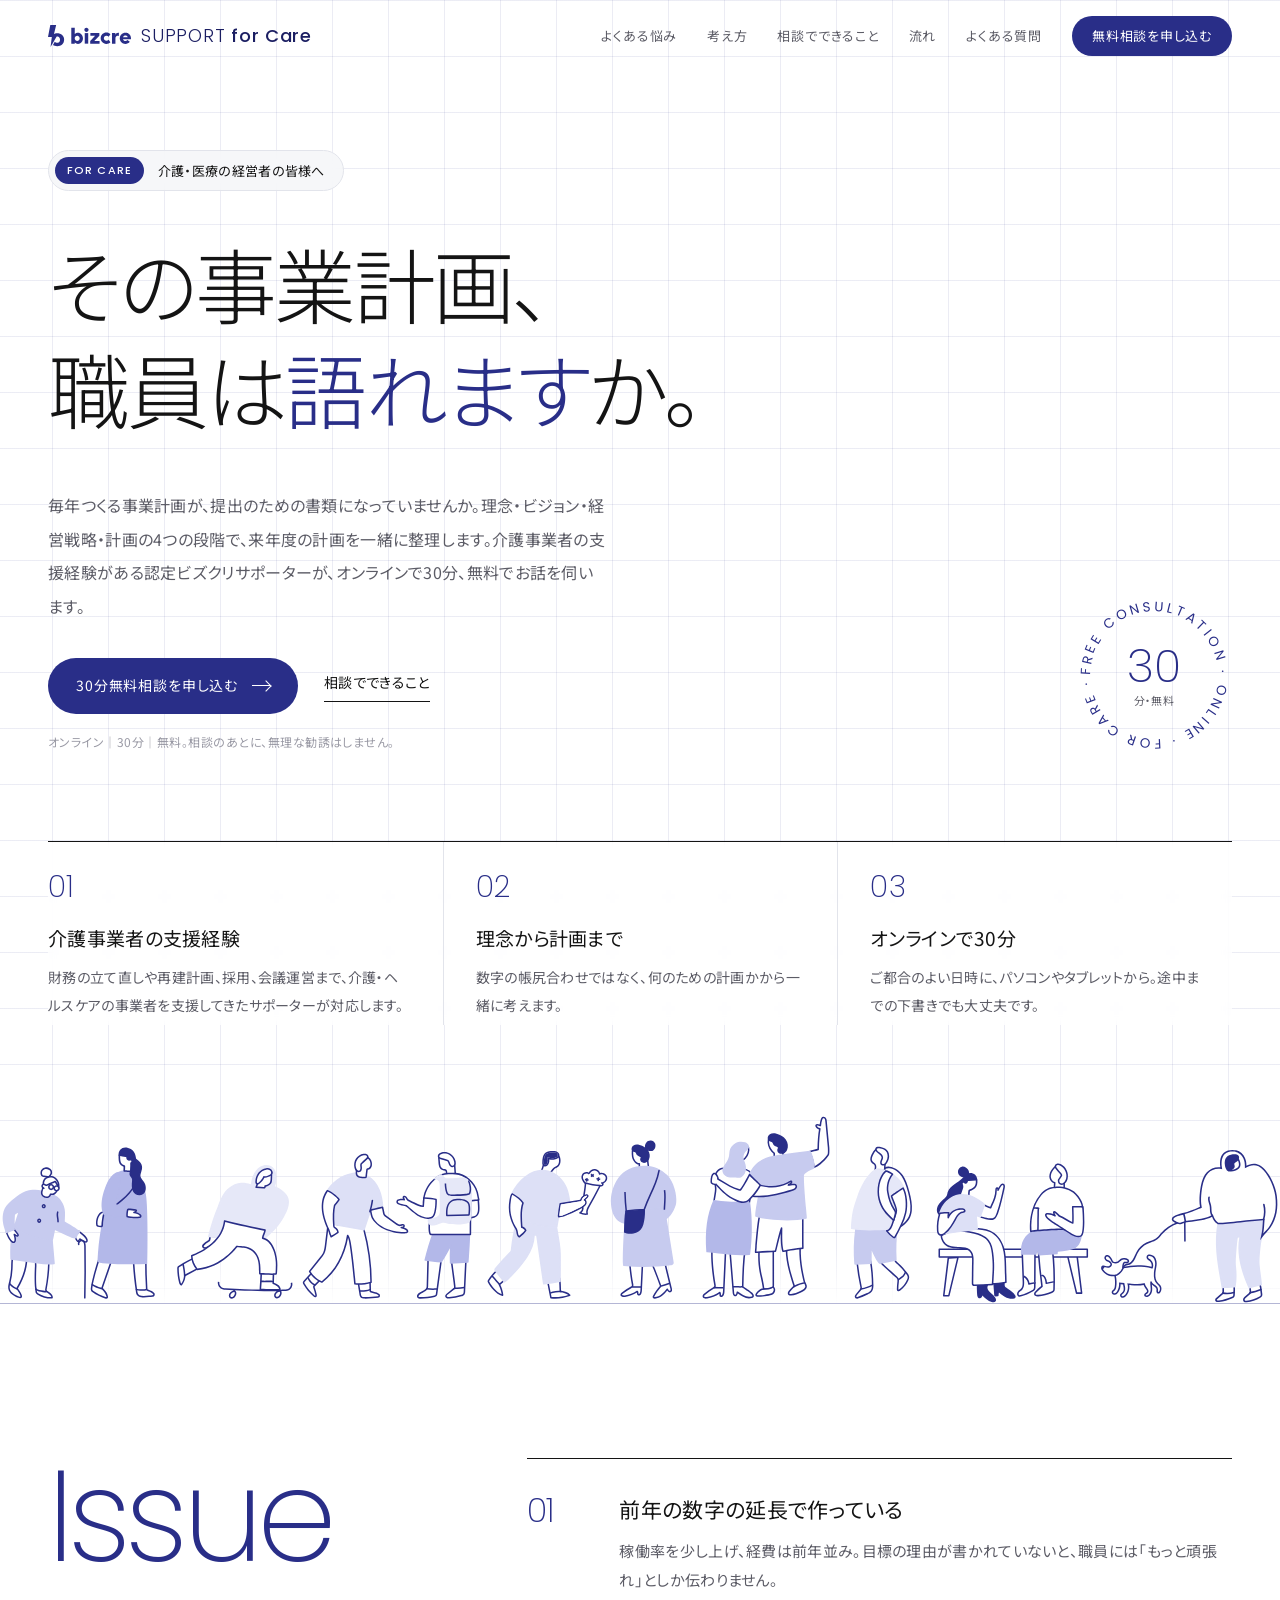
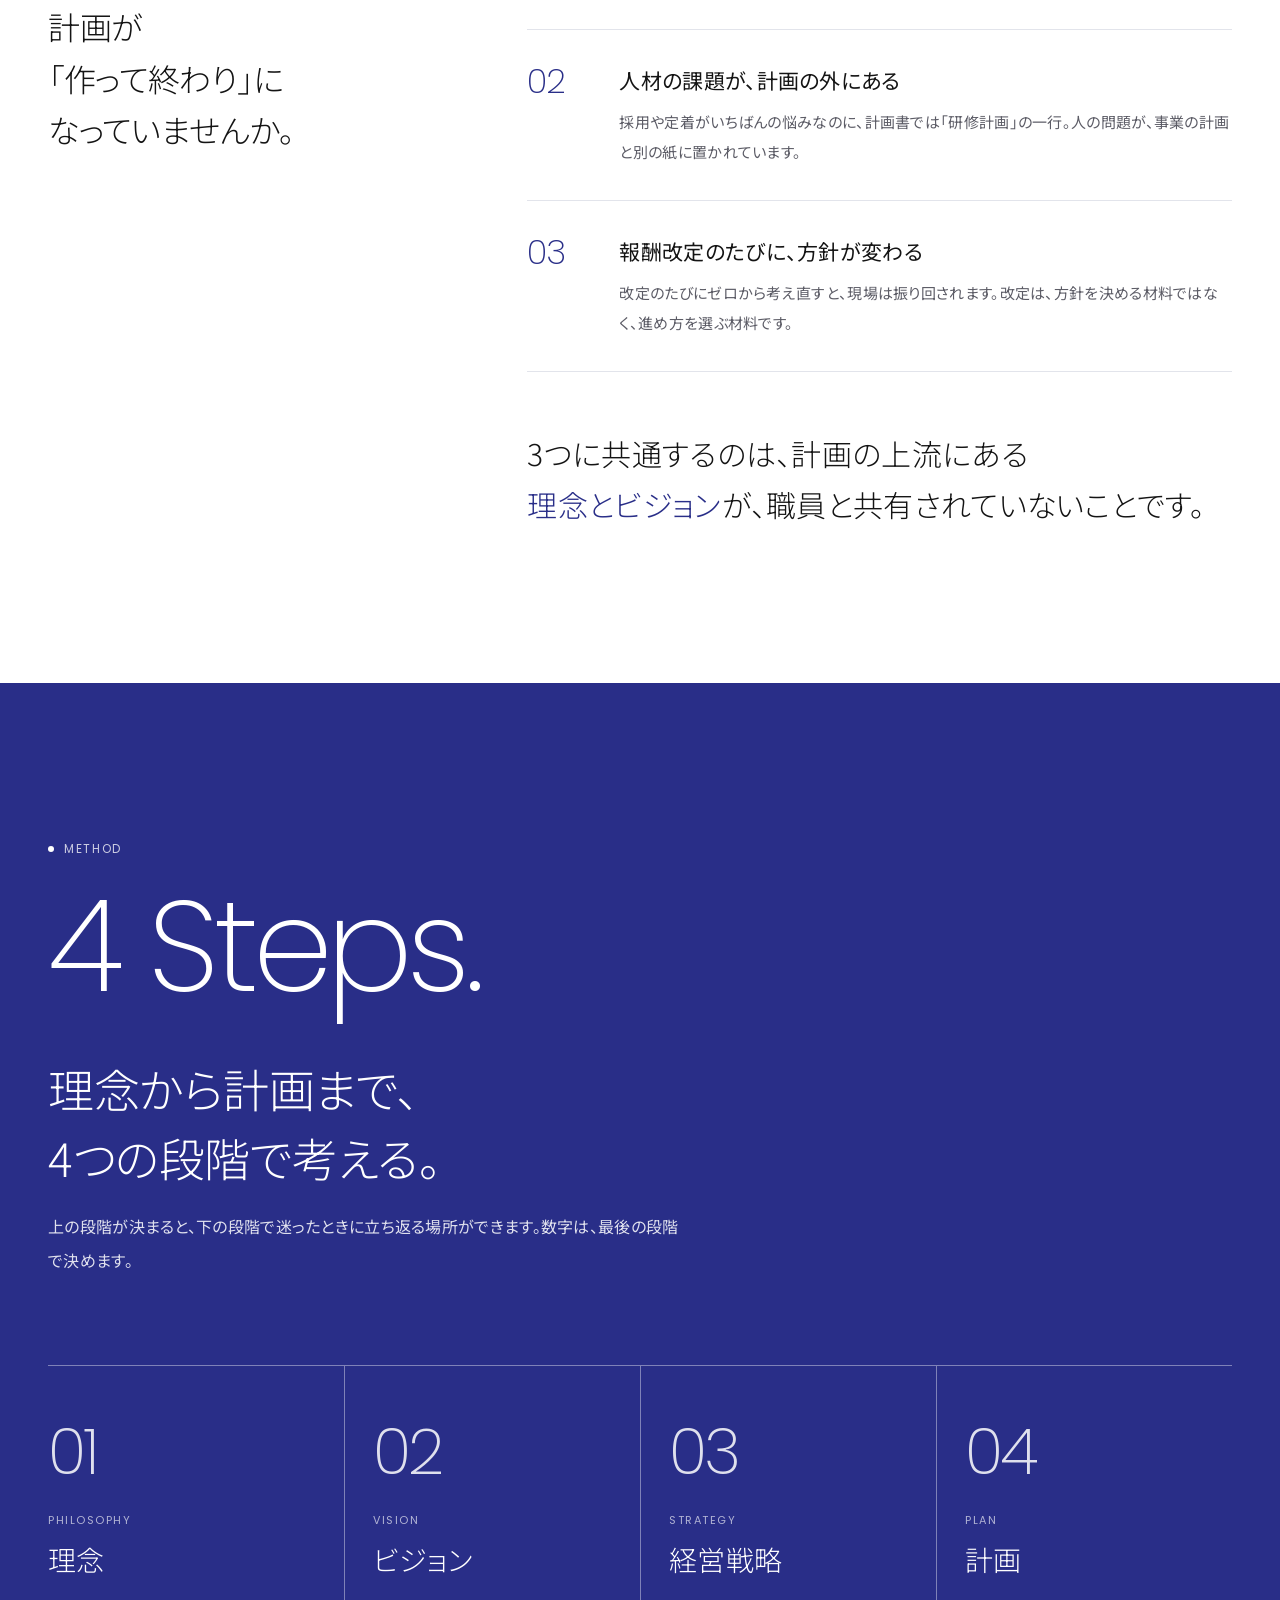
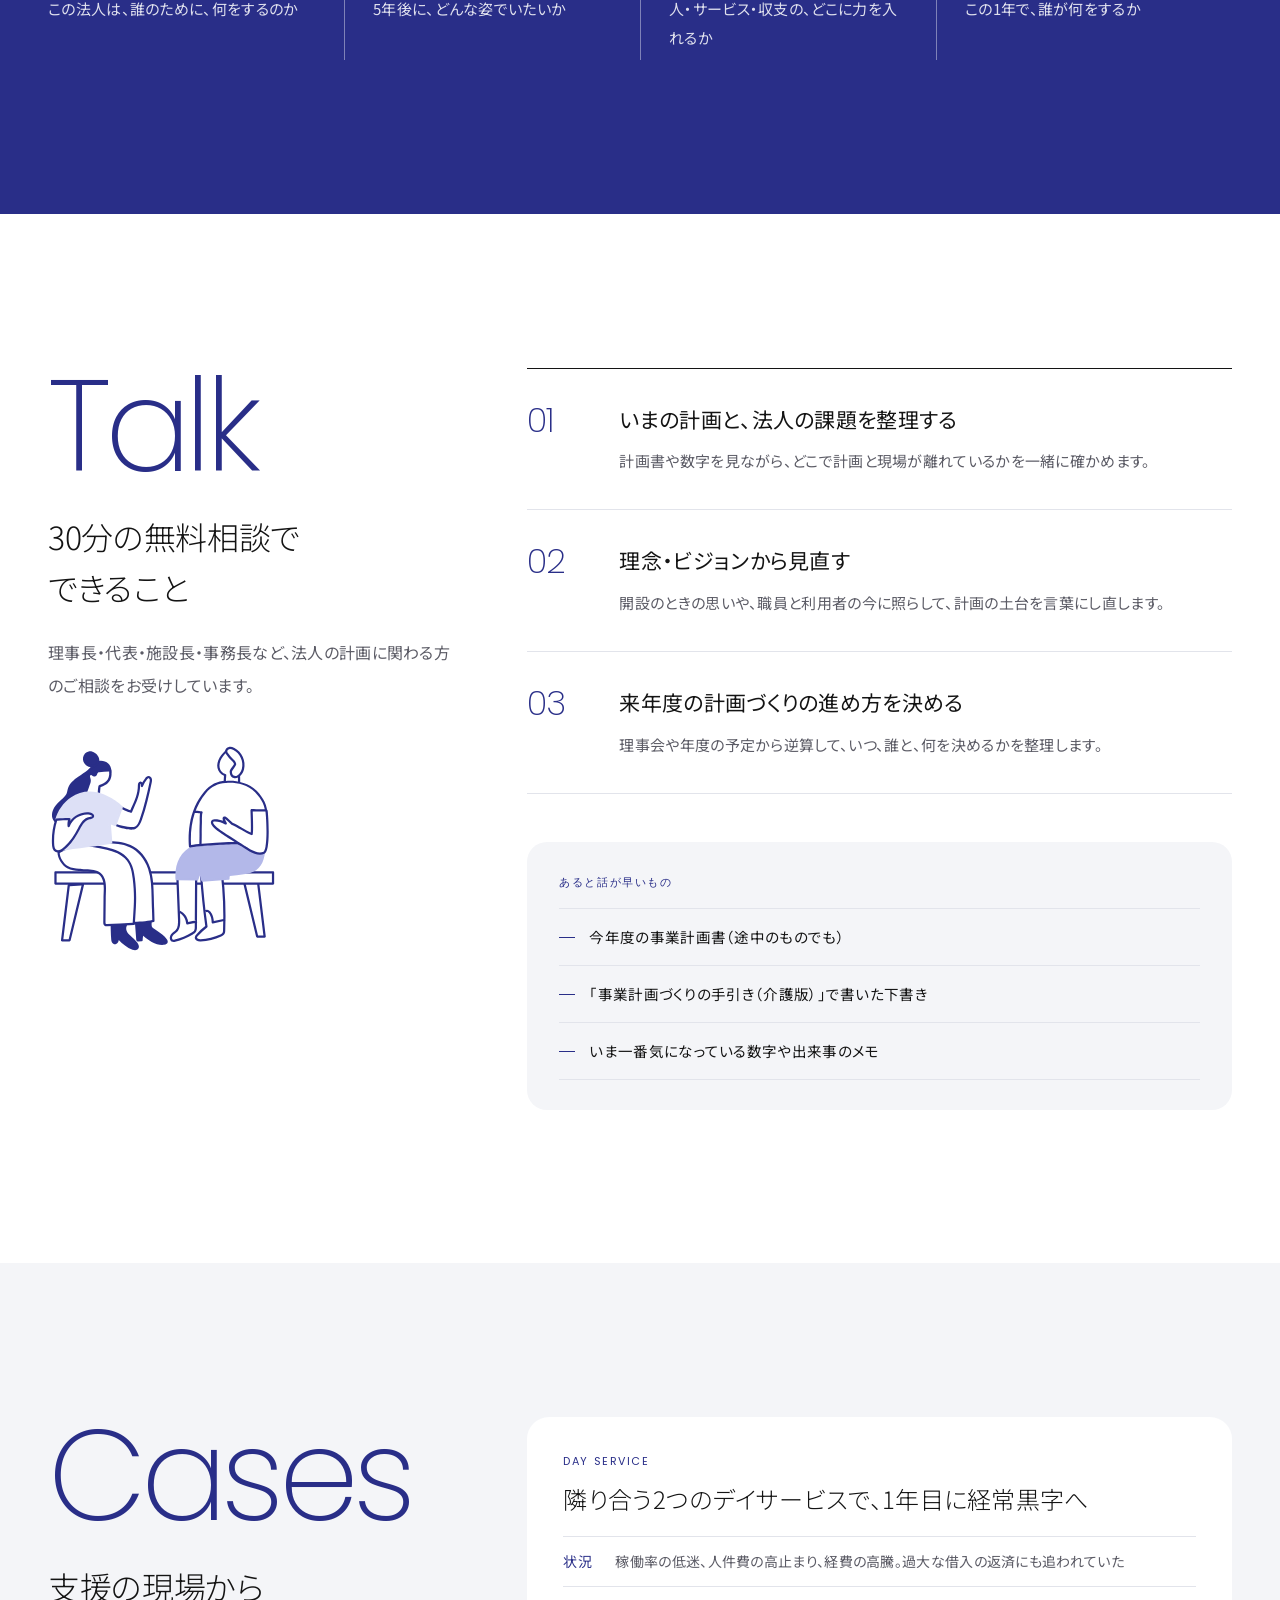
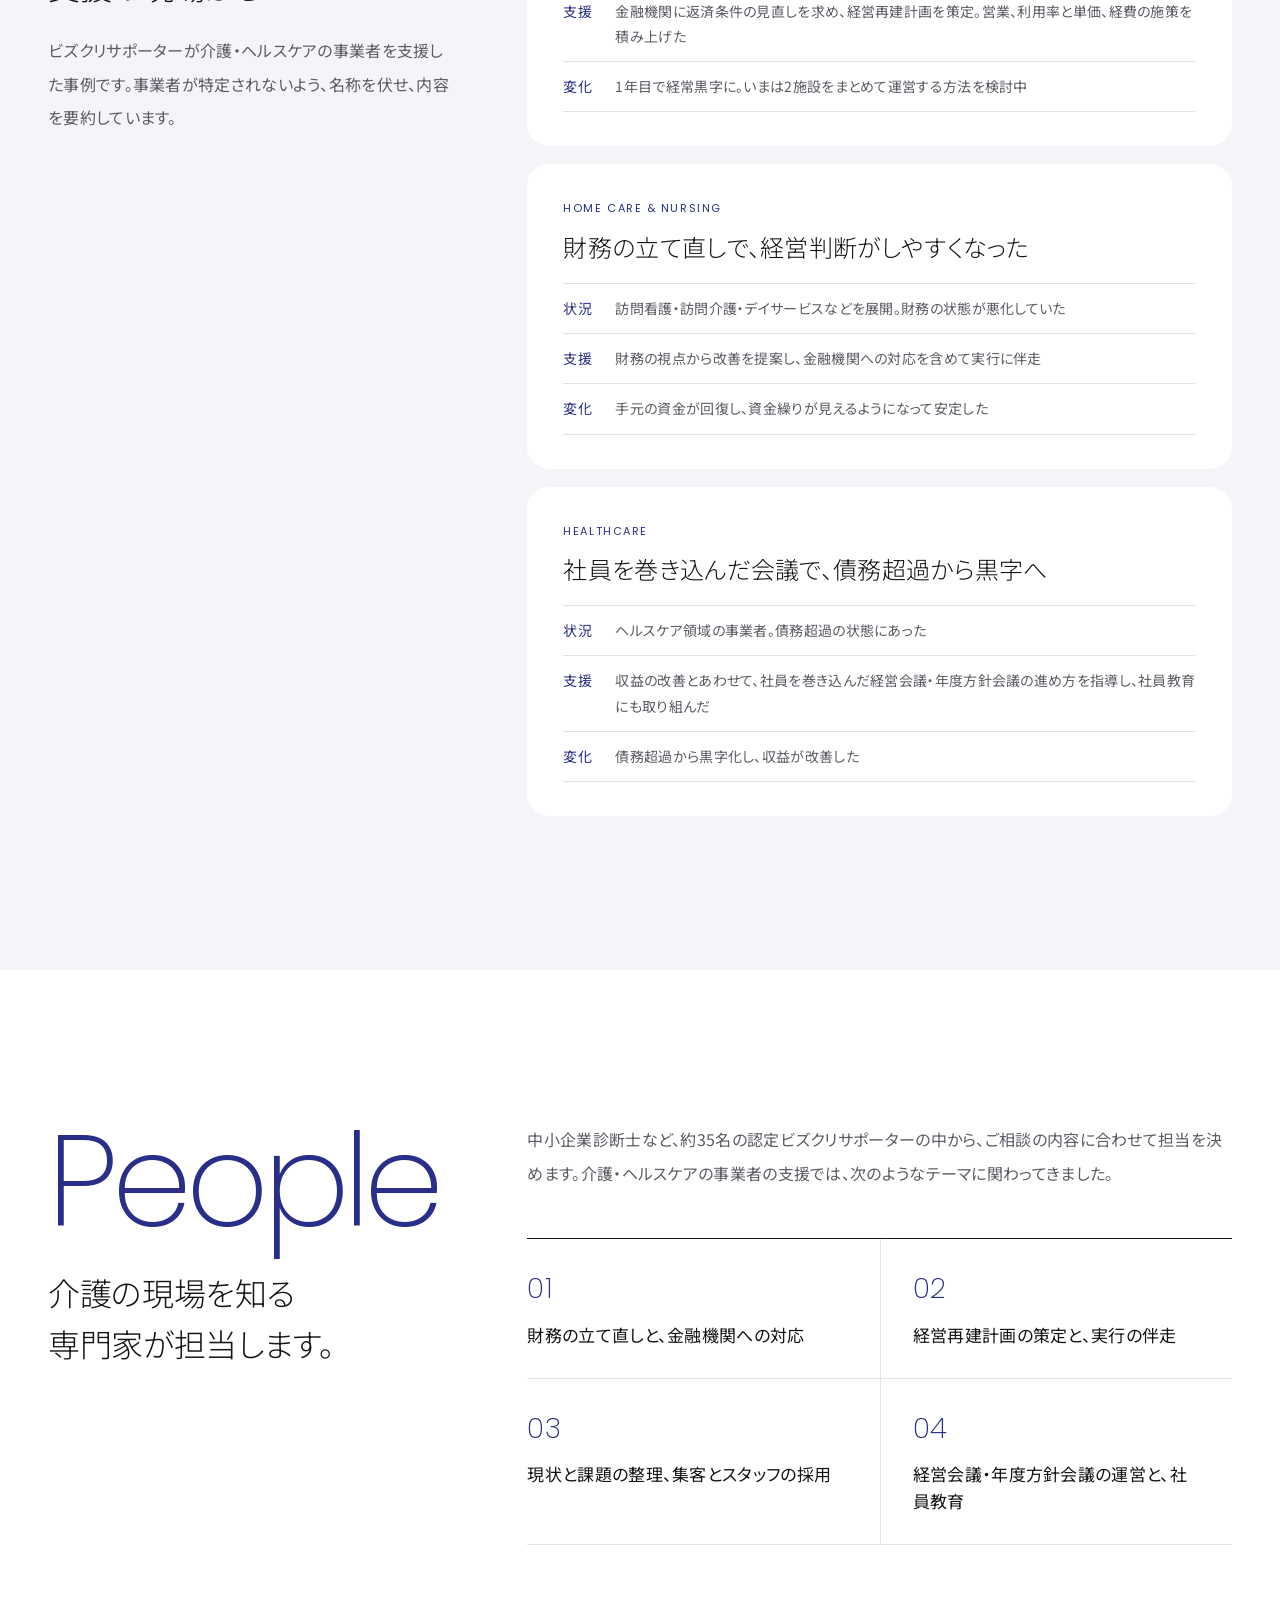
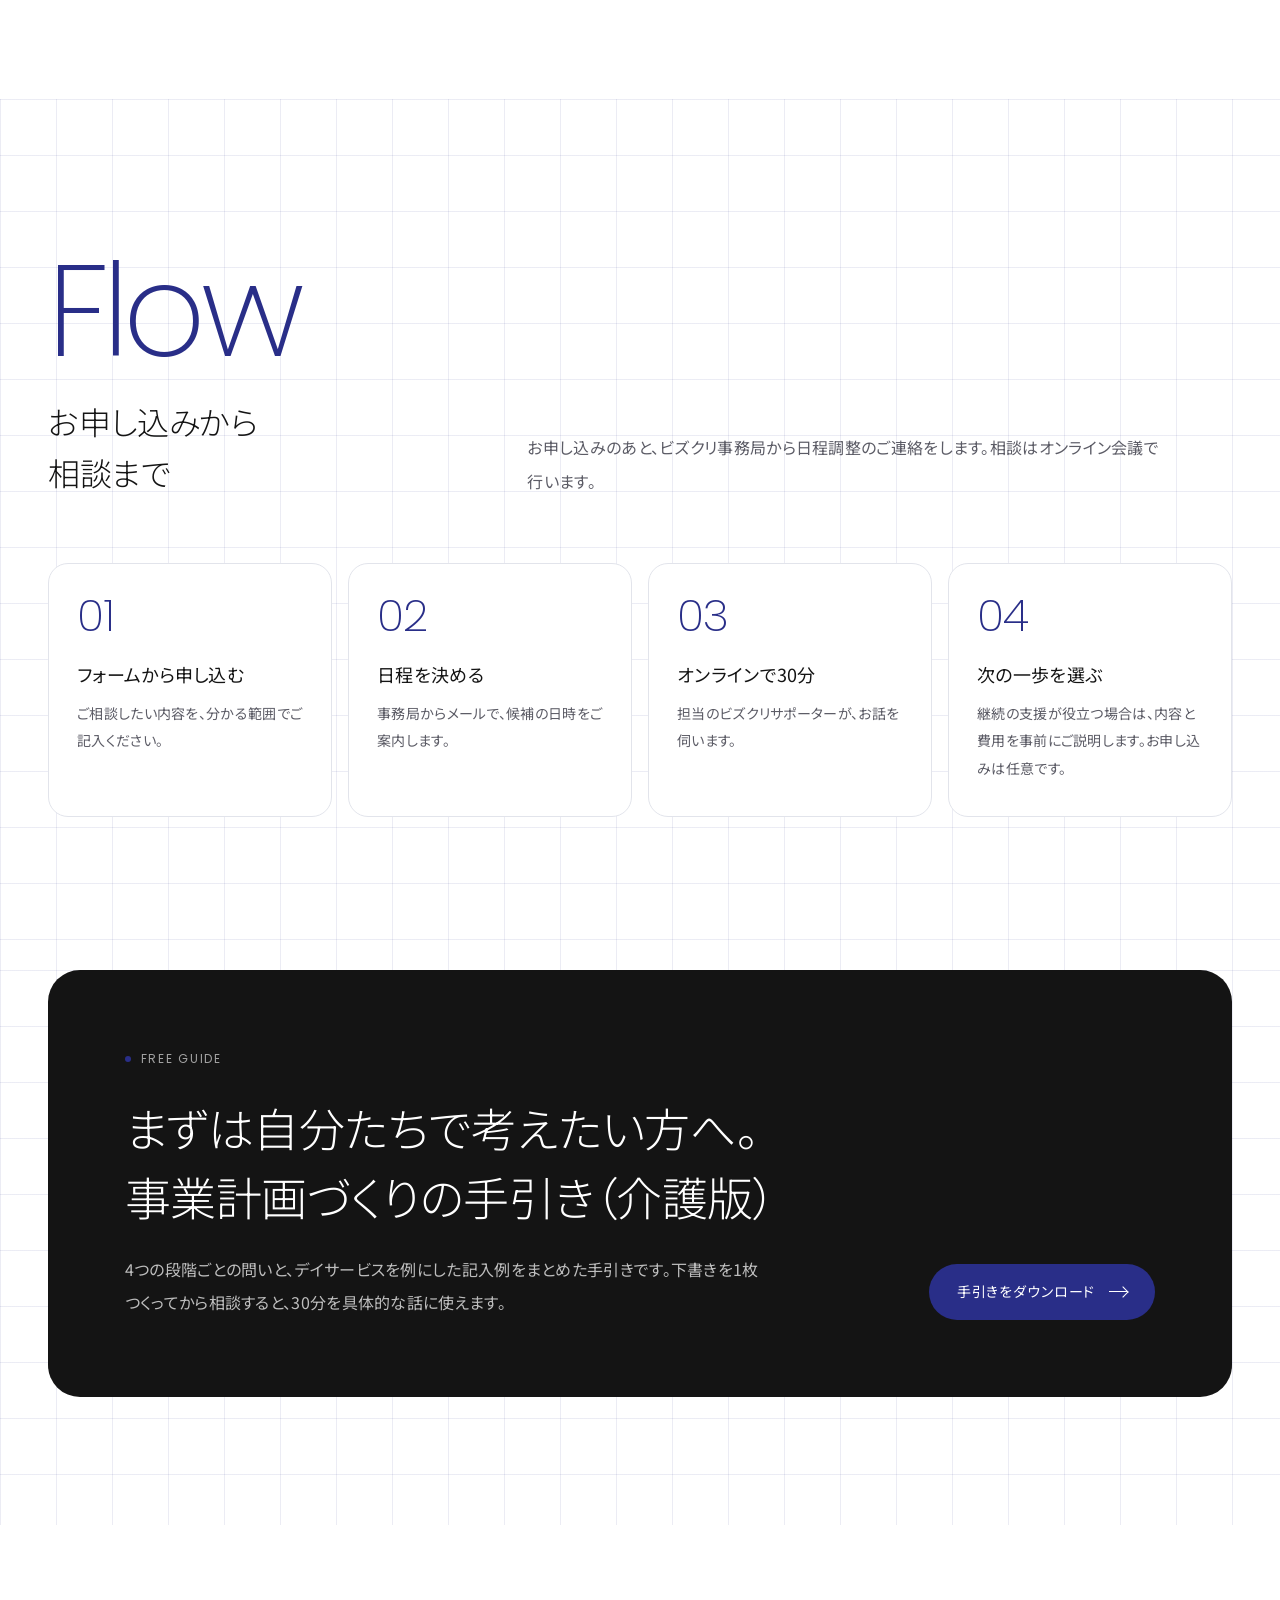
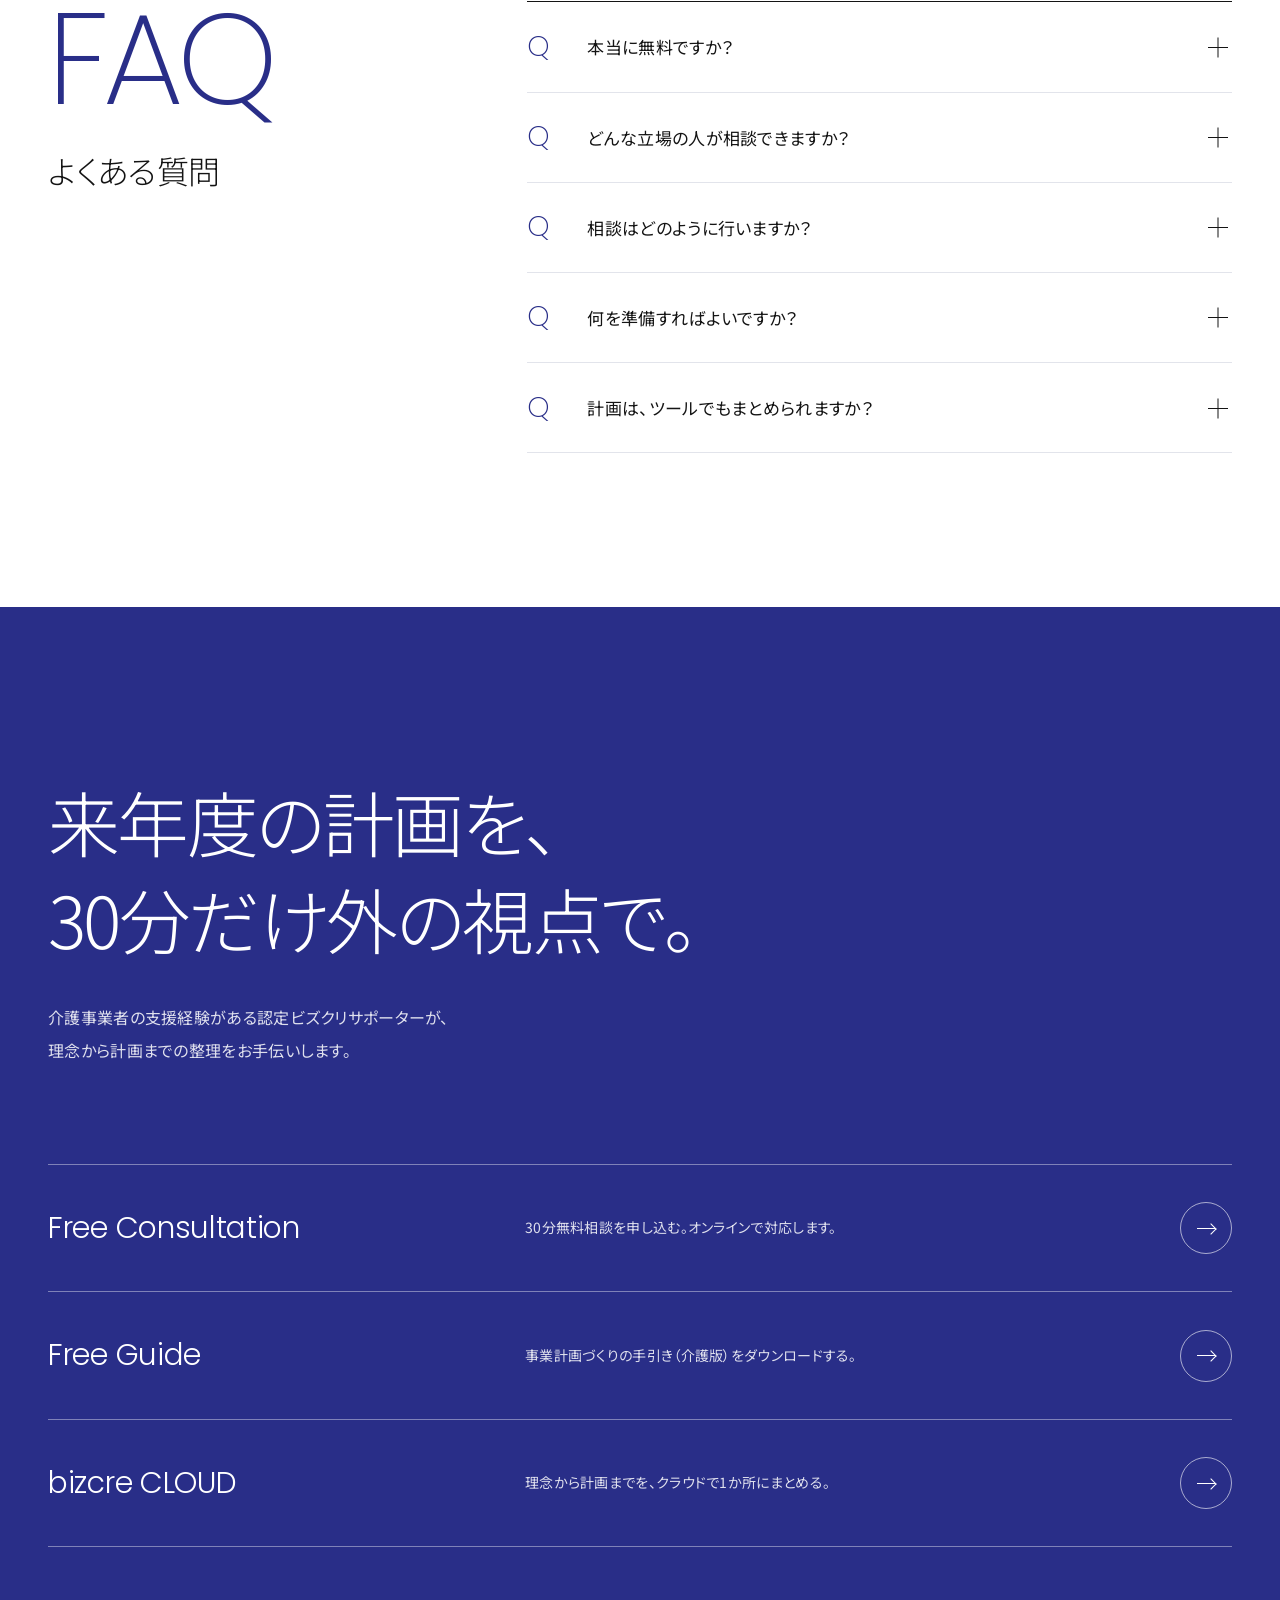
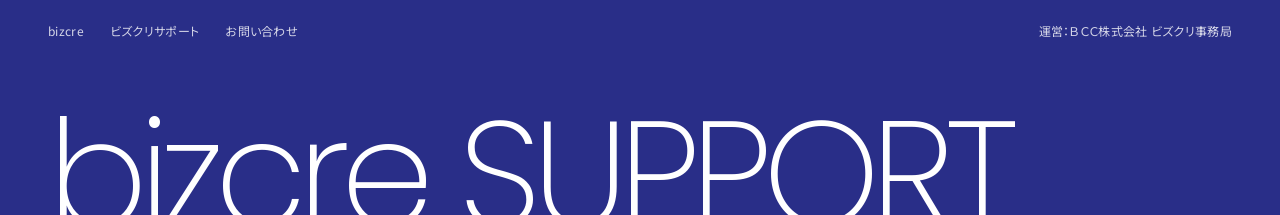
==== commit 3f11bf62: "kaigolp: ヒーロー下と相談セクションにラインイラストを追加（ロゴ紺で再配色） Co-Authored-By: Claude Opus 5.5 <noreply@anthropic.com> C" ====
--- a/kaigolp/index.html
+++ b/kaigolp/index.html
@@ -332,8 +332,8 @@
 }
 
 /* ───── 介護LP用の追加 ───── */
-.k-hero{padding-bottom:clamp(80px,9vw,120px)}
-.k-hero::after{height:120px}
+.k-hero{padding-bottom:0}
+.k-hero::after{display:none}
 .k-facts{display:grid;grid-template-columns:repeat(3,1fr);margin-top:88px;border-top:1px solid var(--ink);position:relative;z-index:1;background:rgba(255,255,255,.7);backdrop-filter:blur(4px)}
 .k-facts > div{padding:30px 32px 6px 0}
 .k-facts > div + div{padding-left:32px;border-left:1px solid var(--line)}
@@ -374,6 +374,13 @@
 .hd .logo span,.hd .btn-sm{white-space:nowrap}
 @media (max-width:600px){.hd .logo span{display:none}}
 @media (max-width:600px){.k-themes{grid-template-columns:1fr}.k-themes .tool:nth-child(2n){padding-left:0;border-left:0}.k-four{grid-template-columns:1fr}.k-four > div + div{padding-left:0;border-left:0;border-top:1px solid rgba(255,255,255,.4)}.k-cases article{padding:26px 22px}}
+
+/* イラスト */
+.k-people{position:relative;margin-top:clamp(56px,7vw,96px);overflow:hidden;background:linear-gradient(transparent 70%,#fff)}
+.k-people img{display:block;width:min(100%,1320px);height:auto;margin:0 auto -1px;position:relative;z-index:1}
+.k-people::after{content:"";position:absolute;left:0;right:0;bottom:0;height:1px;background:var(--blue);opacity:.35}
+.k-bench{display:block;width:clamp(160px,18vw,230px);height:auto;margin-top:40px}
+@media (max-width:600px){.k-people img{width:170%;max-width:none;margin-left:-35%}.k-bench{width:150px;margin-top:28px}}
 </style>
 </head>
 <body>
@@ -409,6 +416,7 @@
       <div><span class="en">03</span><b>オンラインで30分</b><p>ご都合のよい日時に、パソコンやタブレットから。途中までの下書きでも大丈夫です。</p></div>
     </div>
   </div>
+  <div class="k-people rv"><img src="img/illust_people.svg" alt="" width="2939" height="448"></div>
 </section>
 
 <!-- よくある悩み -->
@@ -440,7 +448,7 @@
 
 <!-- 相談でできること -->
 <section class="sec" id="talk"><div class="wrap split">
-  <div class="hd2 rv"><p class="disp">Talk</p><h2 class="h2">30分の無料相談で<br>できること</h2><p class="lead" style="margin-top:22px">理事長・代表・施設長・事務長など、法人の計画に関わる方のご相談をお受けしています。</p></div>
+  <div class="hd2 rv"><p class="disp">Talk</p><h2 class="h2">30分の無料相談で<br>できること</h2><p class="lead" style="margin-top:22px">理事長・代表・施設長・事務長など、法人の計画に関わる方のご相談をお受けしています。</p><img class="k-bench" src="img/illust_bench.svg" alt="" width="358" height="329" loading="lazy"></div>
   <div>
     <div class="rows">
       <div class="row rv"><span class="no">01</span><div><h3>いまの計画と、法人の課題を整理する</h3><p>計画書や数字を見ながら、どこで計画と現場が離れているかを一緒に確かめます。</p></div></div>
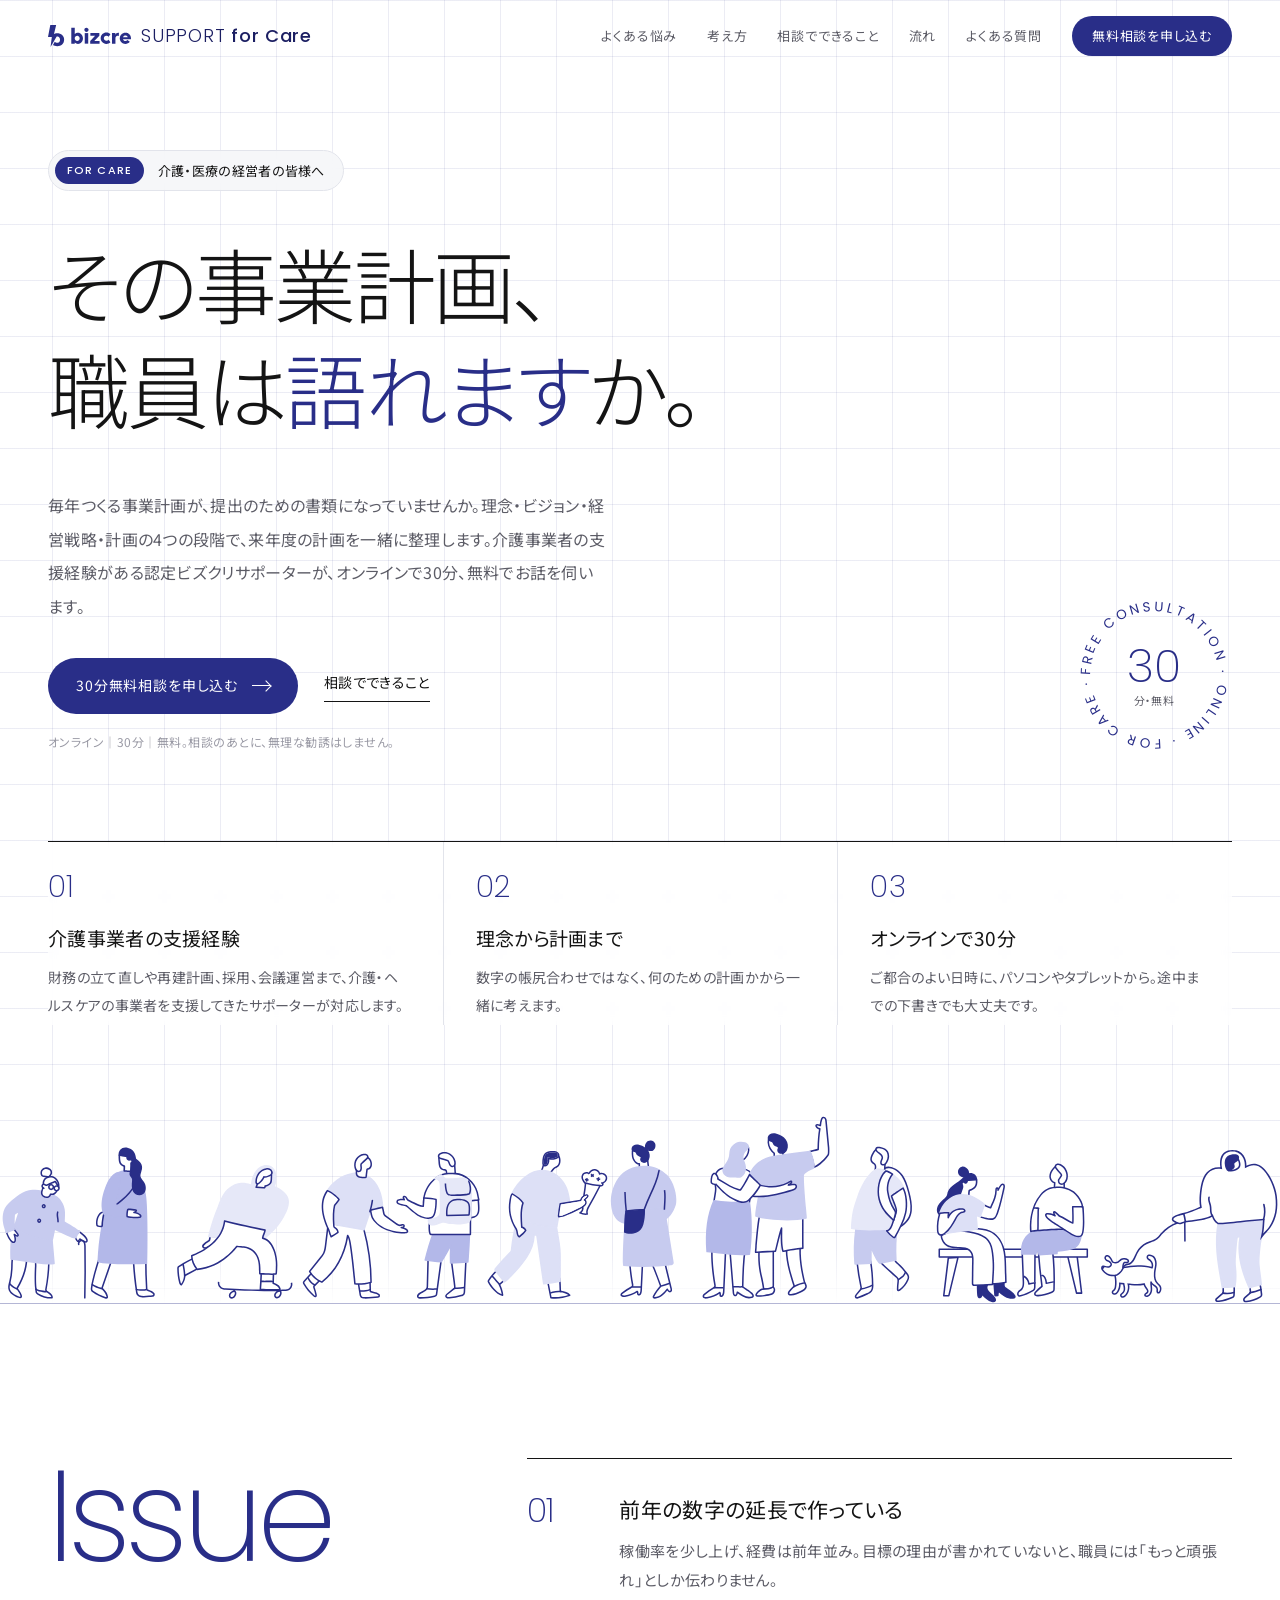
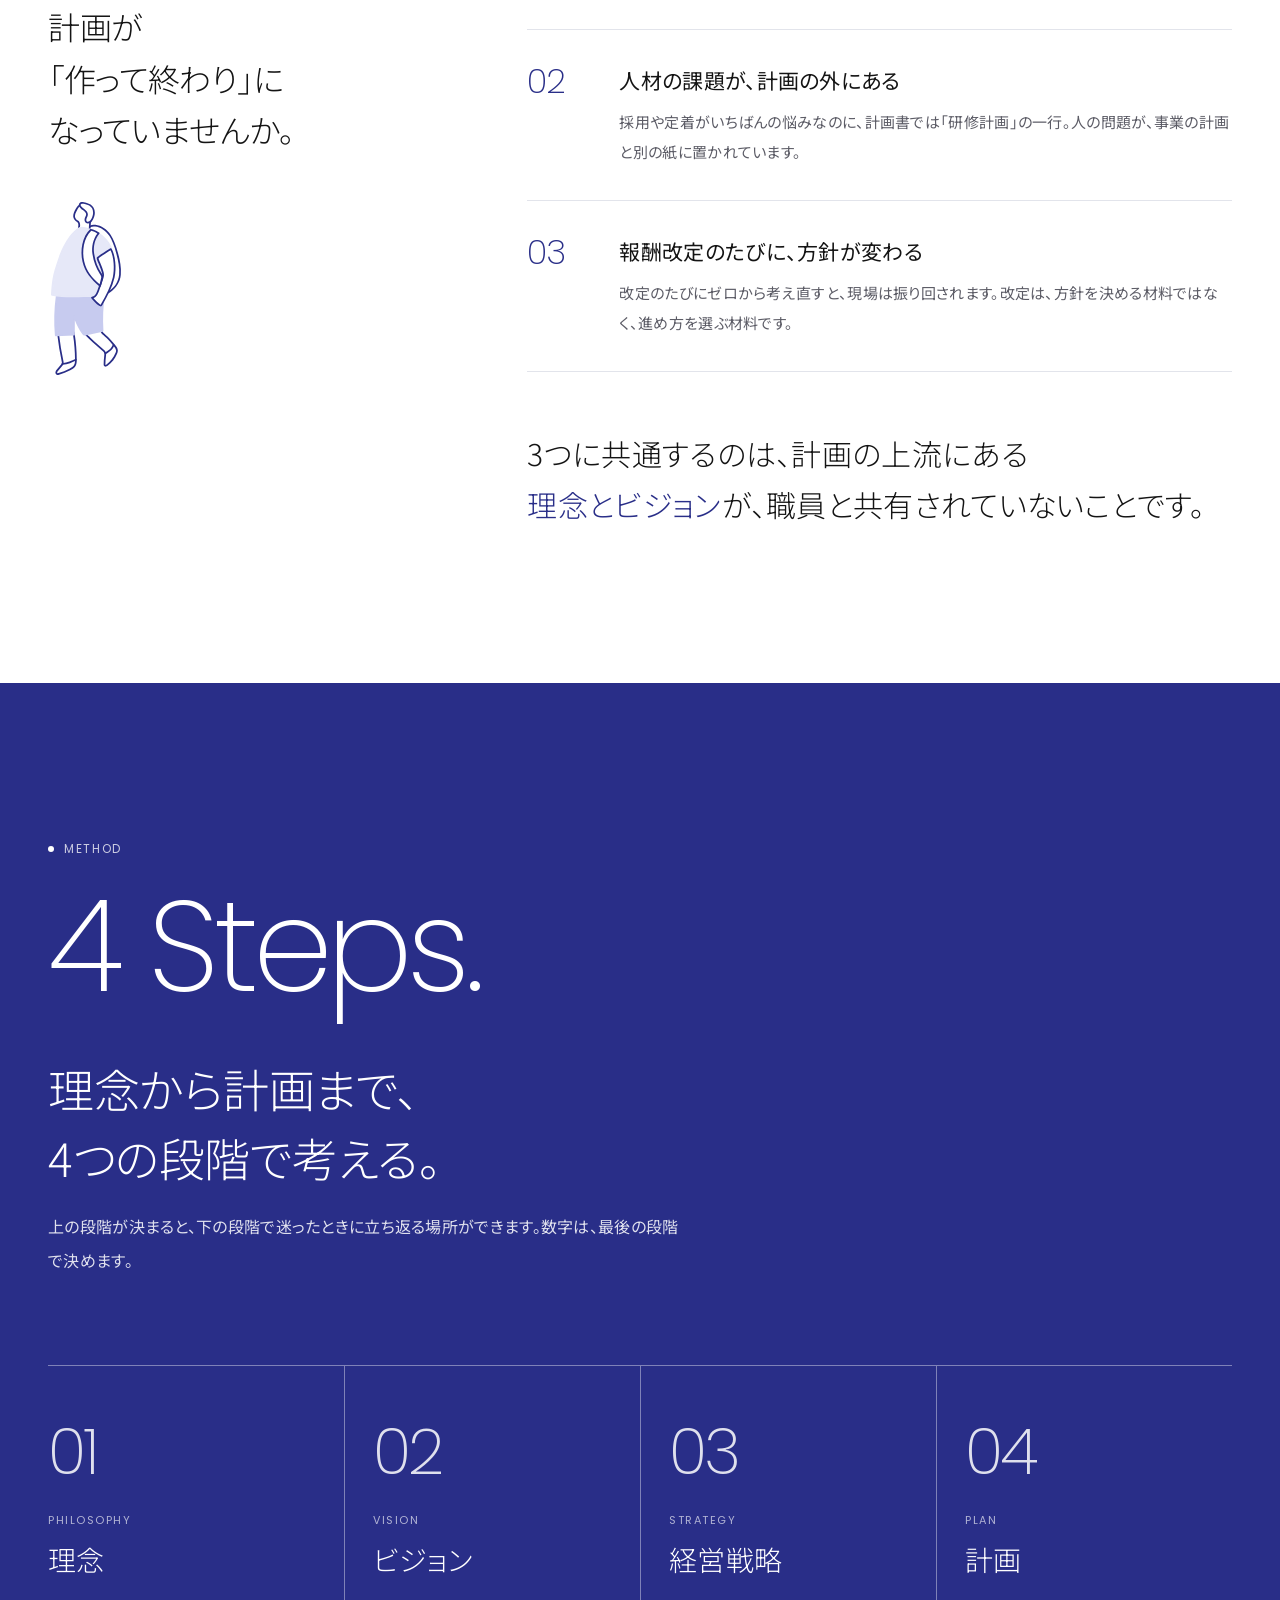
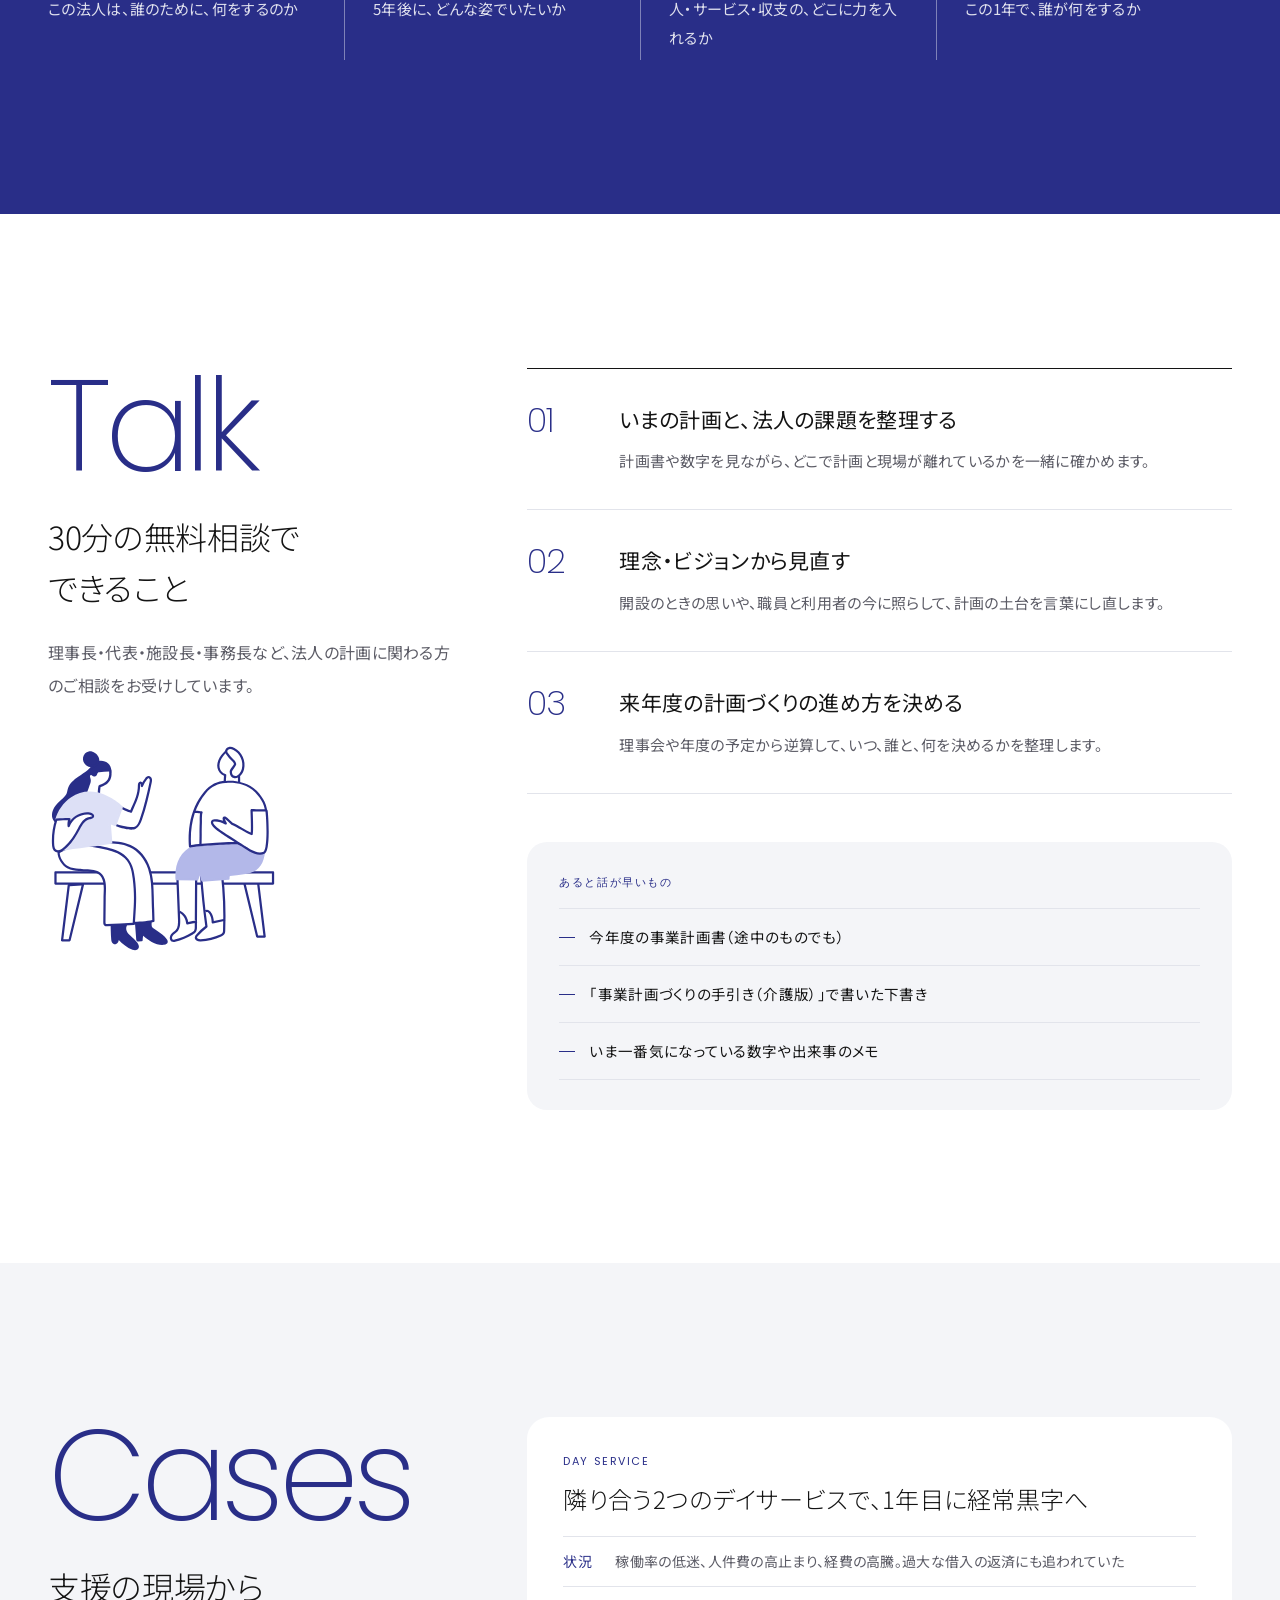
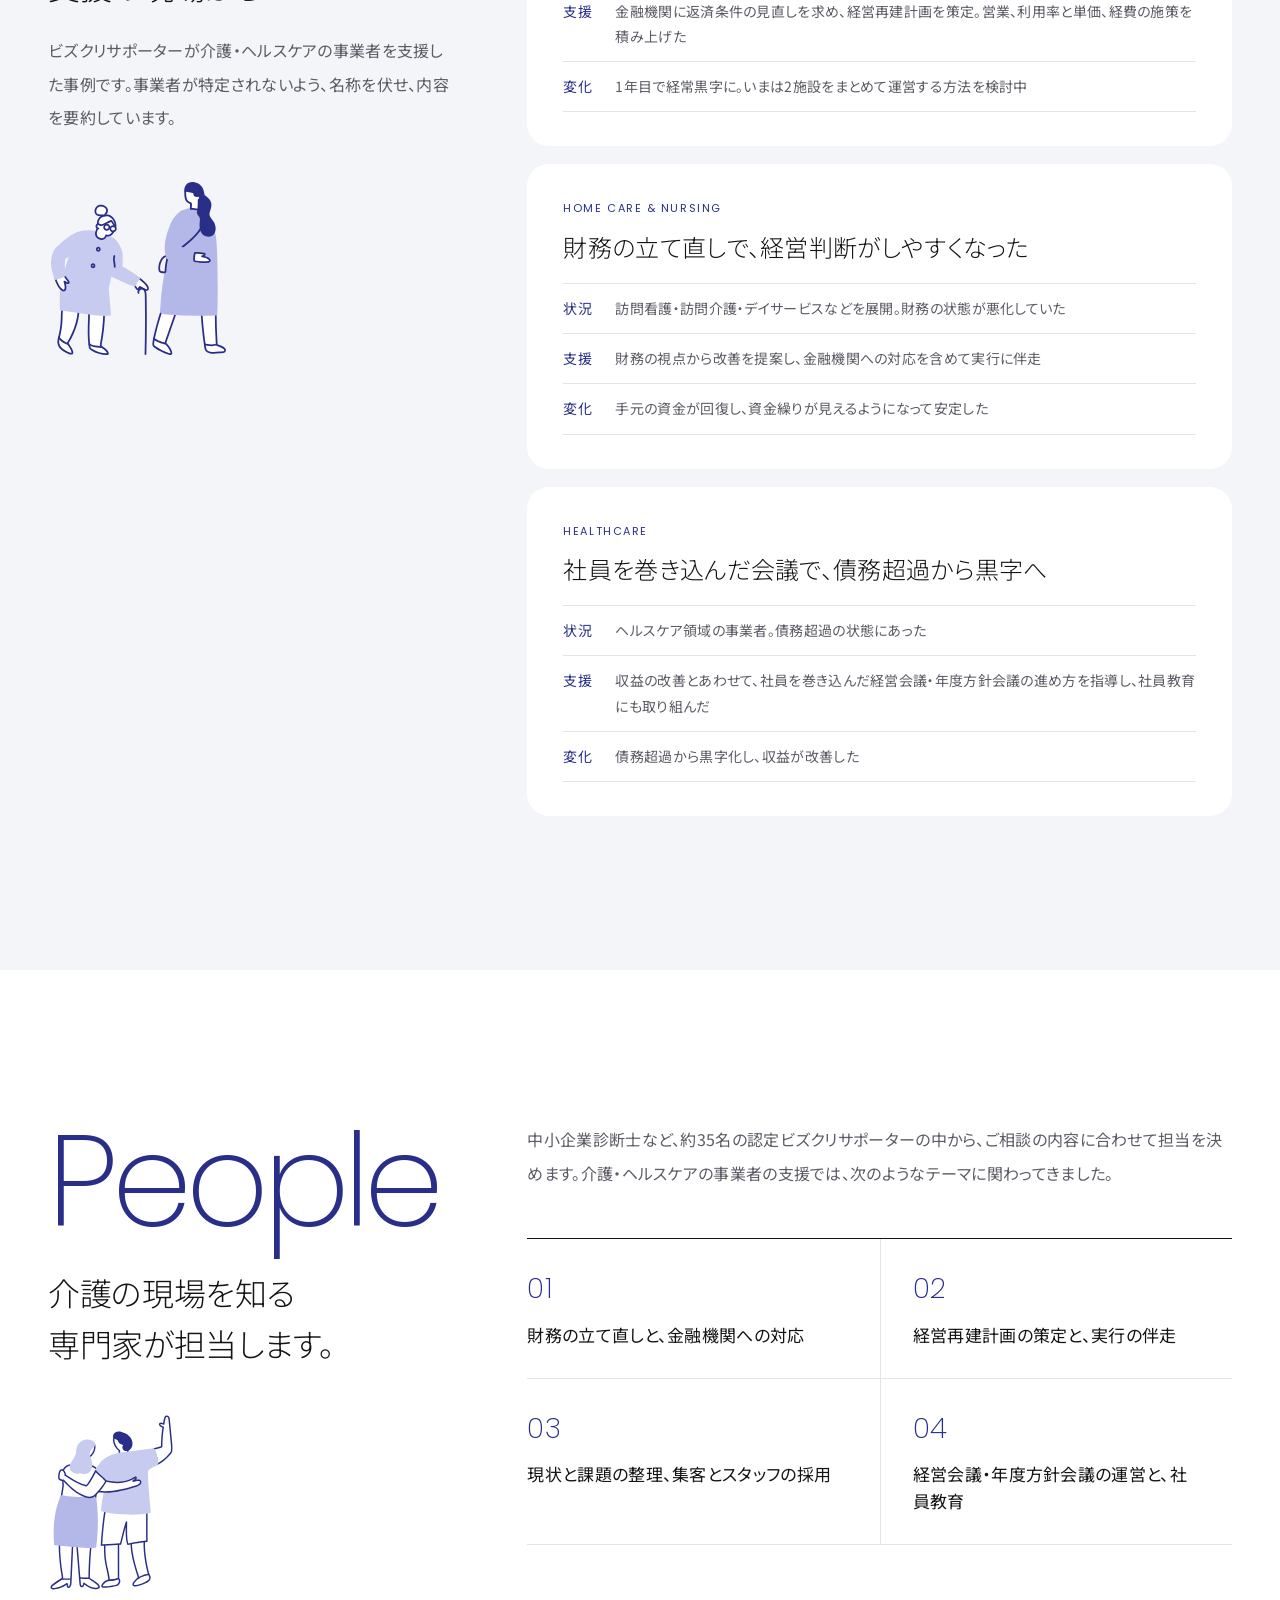
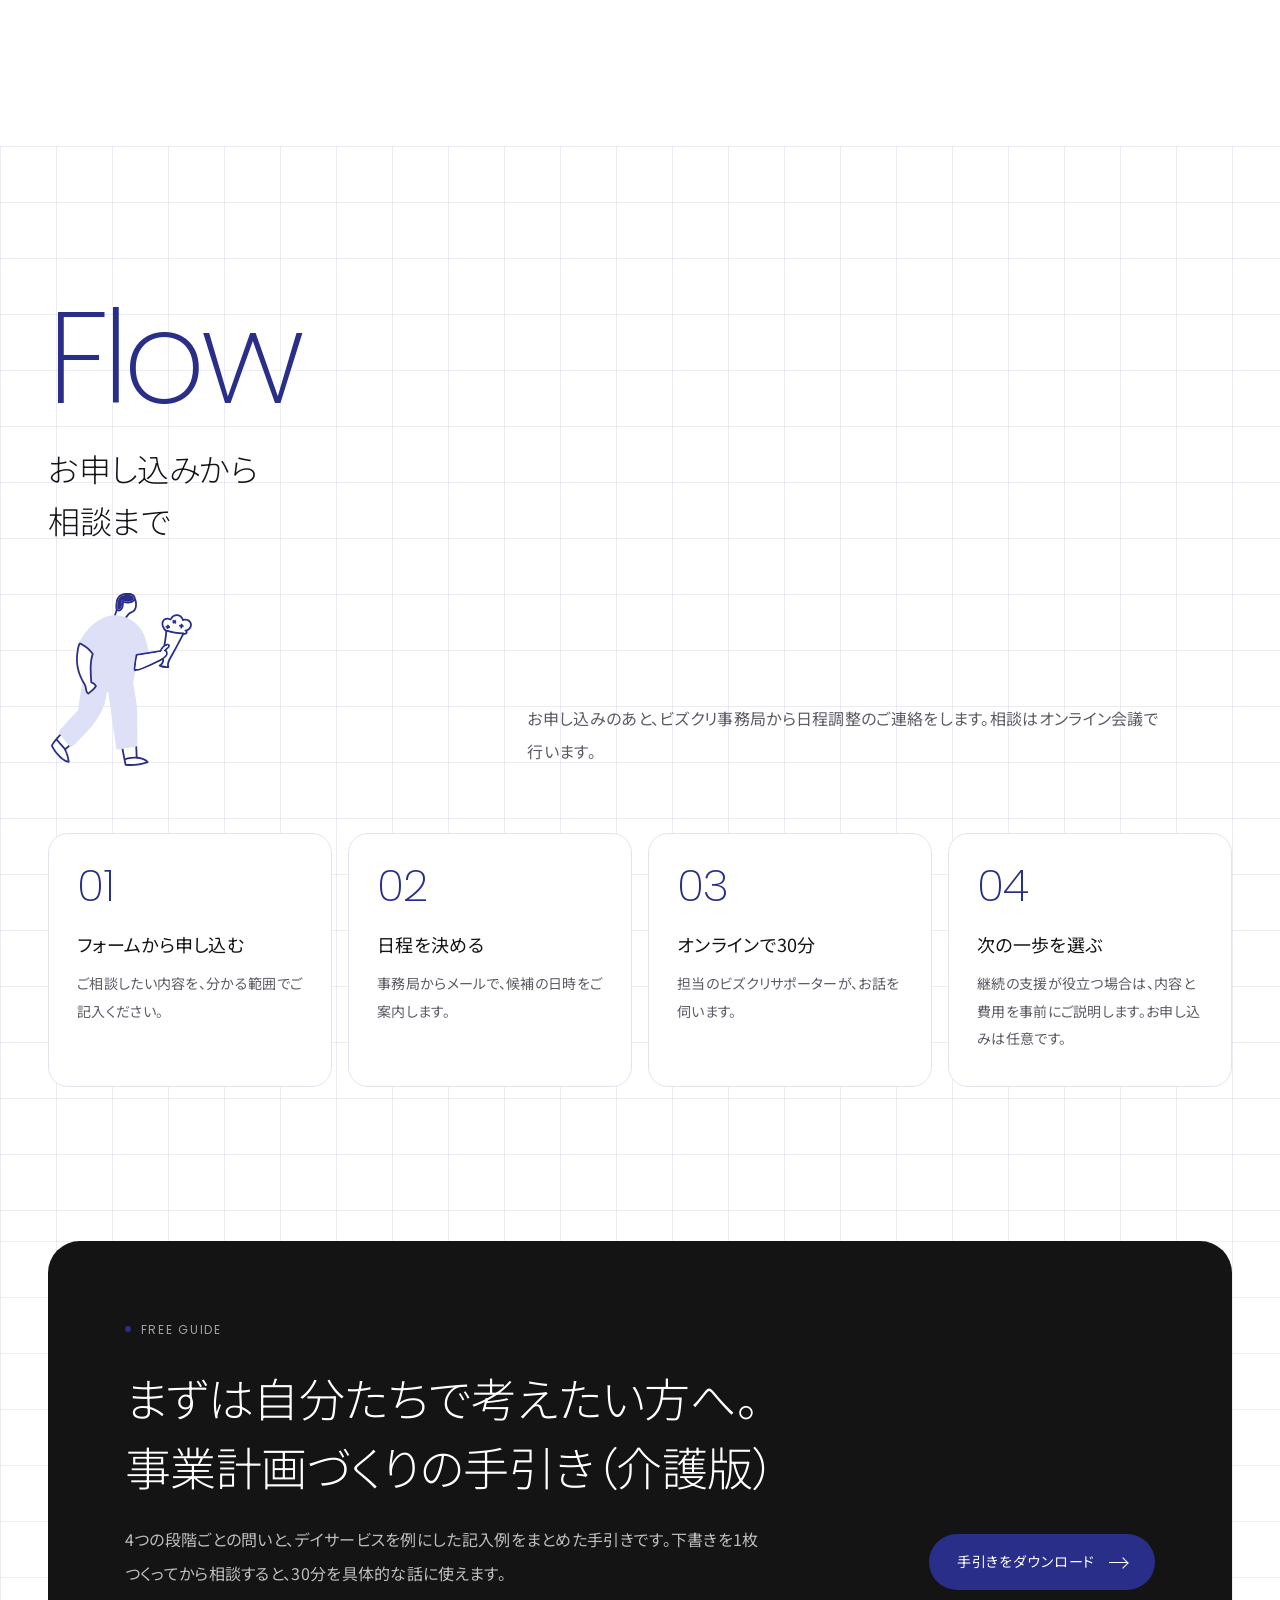
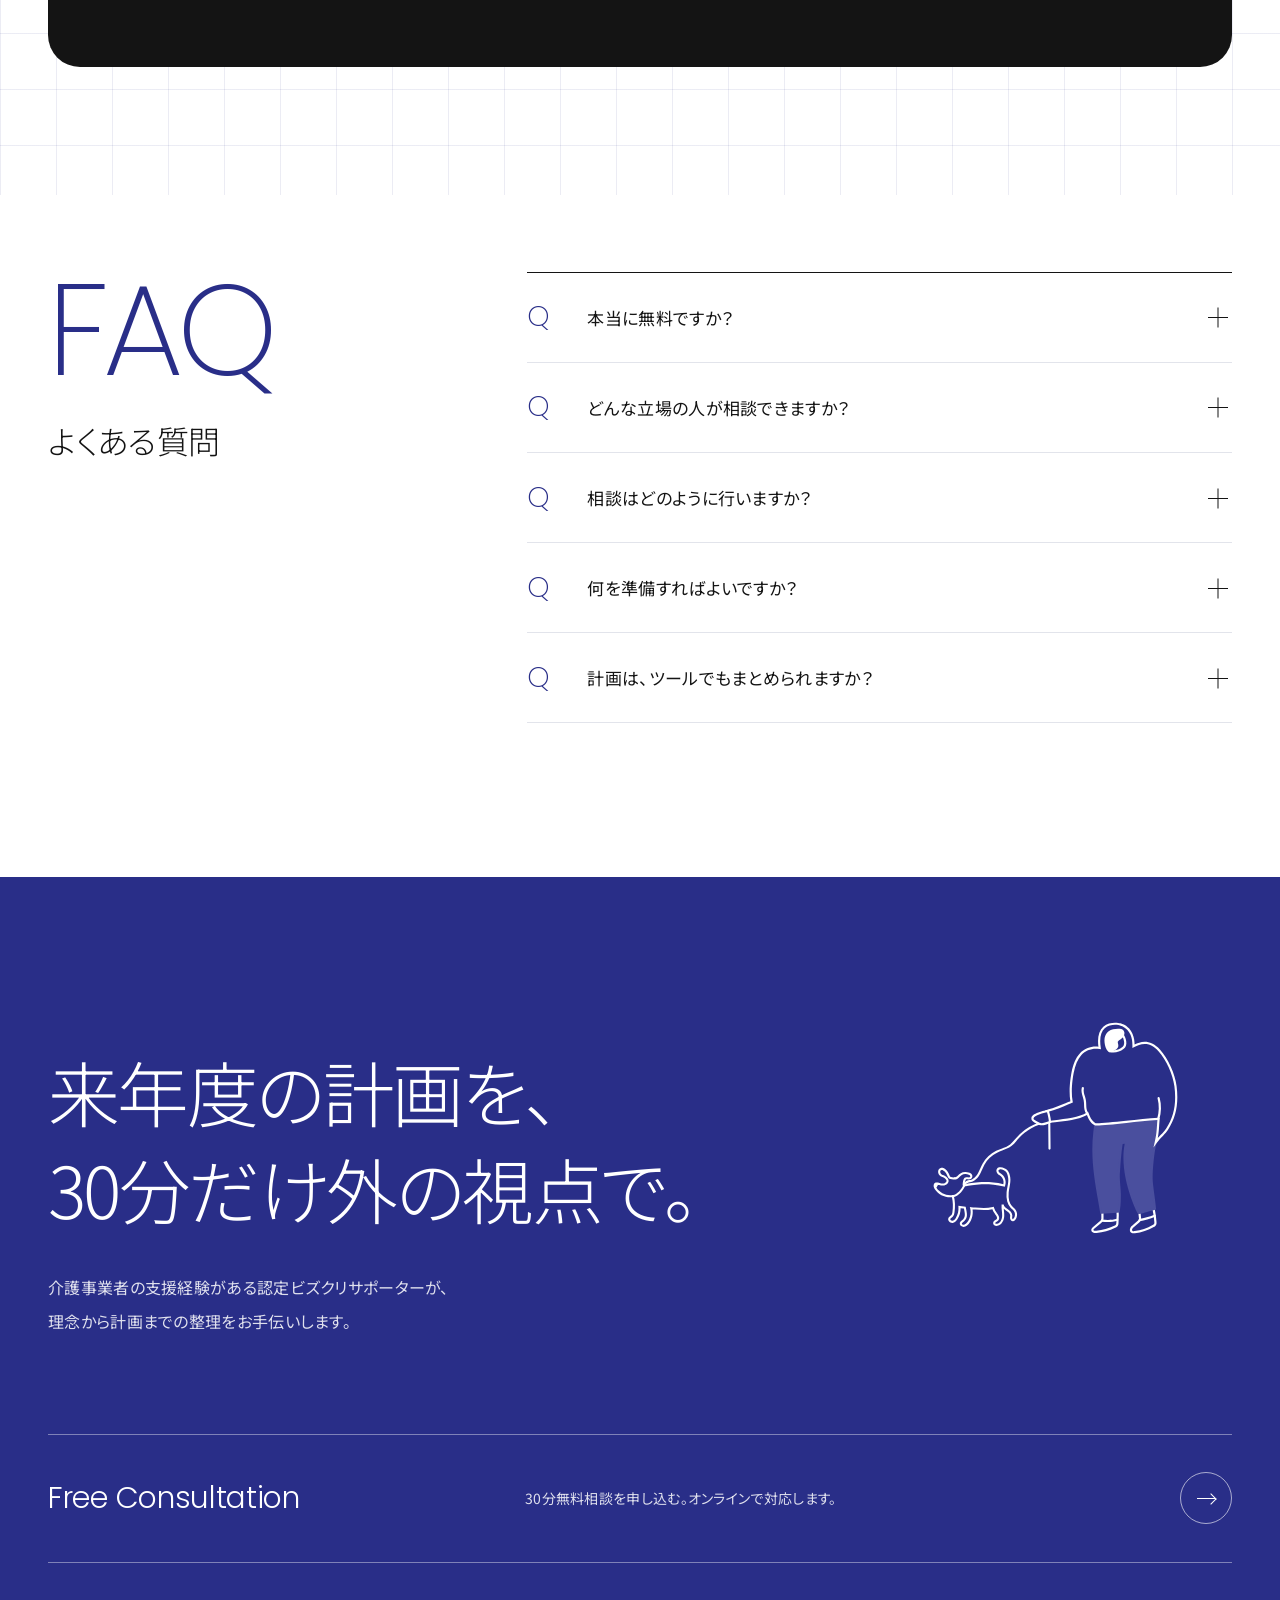
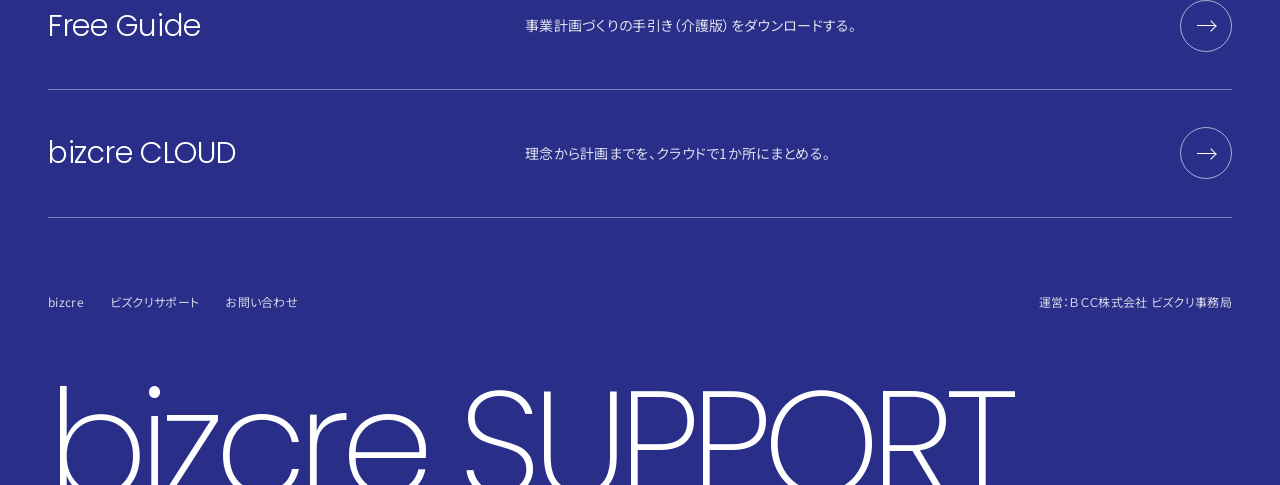
==== commit cbd2ede7: "kaigolp: Issue/Cases/People/Flow/末尾にイラストを追加、ベンチSVGを軽量化 Co-Authored-By: Claude Opus 5.5 <noreply@anth" ====
--- a/kaigolp/index.html
+++ b/kaigolp/index.html
@@ -381,6 +381,11 @@
 .k-people::after{content:"";position:absolute;left:0;right:0;bottom:0;height:1px;background:var(--blue);opacity:.35}
 .k-bench{display:block;width:clamp(160px,18vw,230px);height:auto;margin-top:40px}
 @media (max-width:600px){.k-people img{width:170%;max-width:none;margin-left:-35%}.k-bench{width:150px;margin-top:28px}}
+.k-fig{display:block;width:auto;height:clamp(150px,14vw,200px);margin-top:44px}
+.end .wrap{position:relative}
+.k-endfig{position:absolute;right:clamp(20px,4vw,64px);top:-24px;height:clamp(170px,17vw,250px);width:auto;pointer-events:none}
+@media (max-width:900px){.end .wrap{display:flex;flex-direction:column}.end .wrap>*{order:0}.end .wrap>.k-endfig{order:1;position:static;align-self:flex-end;height:140px;margin:28px 0 0}.end .wrap>.go{order:2}}
+@media (max-width:600px){.k-fig{height:120px;margin-top:28px}}
 </style>
 </head>
 <body>
@@ -421,7 +426,7 @@
 
 <!-- よくある悩み -->
 <section class="sec" id="issue"><div class="wrap split">
-  <div class="hd2 rv"><p class="disp">Issue</p><h2 class="h2">計画が<br>「作って終わり」に<br>なっていませんか。</h2></div>
+  <div class="hd2 rv"><p class="disp">Issue</p><h2 class="h2">計画が<br>「作って終わり」に<br>なっていませんか。</h2><img class="k-fig" src="img/illust_walker.svg" alt="" width="152" height="359" loading="lazy"></div>
   <div>
     <div class="rows">
       <div class="row rv"><span class="no">01</span><div><h3>前年の数字の延長で作っている</h3><p>稼働率を少し上げ、経費は前年並み。目標の理由が書かれていないと、職員には「もっと頑張れ」としか伝わりません。</p></div></div>
@@ -461,7 +466,7 @@
 
 <!-- 支援の現場から -->
 <section class="sec" id="cases" style="background:var(--paper)"><div class="wrap split">
-  <div class="hd2 rv"><p class="disp">Cases</p><h2 class="h2">支援の現場から</h2><p class="lead" style="margin-top:22px">ビズクリサポーターが介護・ヘルスケアの事業者を支援した事例です。事業者が特定されないよう、名称を伏せ、内容を要約しています。</p></div>
+  <div class="hd2 rv"><p class="disp">Cases</p><h2 class="h2">支援の現場から</h2><p class="lead" style="margin-top:22px">ビズクリサポーターが介護・ヘルスケアの事業者を支援した事例です。事業者が特定されないよう、名称を伏せ、内容を要約しています。</p><img class="k-fig" src="img/illust_care.svg" alt="" width="360" height="357" loading="lazy"></div>
   <div class="k-cases">
     <article class="rv"><p class="k">DAY SERVICE</p><h3>隣り合う2つのデイサービスで、1年目に経常黒字へ</h3>
       <dl><dt>状況</dt><dd>稼働率の低迷、人件費の高止まり、経費の高騰。過大な借入の返済にも追われていた</dd>
@@ -480,7 +485,7 @@
 
 <!-- 担当するサポーター -->
 <section class="sec"><div class="wrap split">
-  <div class="hd2 rv"><p class="disp">People</p><h2 class="h2">介護の現場を知る<br>専門家が担当します。</h2></div>
+  <div class="hd2 rv"><p class="disp">People</p><h2 class="h2">介護の現場を知る<br>専門家が担当します。</h2><img class="k-fig" src="img/illust_hug.svg" alt="" width="302" height="427" loading="lazy"></div>
   <div>
     <p class="lead rv" style="max-width:none">中小企業診断士など、約35名の認定ビズクリサポーターの中から、ご相談の内容に合わせて担当を決めます。介護・ヘルスケアの事業者の支援では、次のようなテーマに関わってきました。</p>
     <div class="tools k-themes" style="margin-top:48px">
@@ -494,7 +499,7 @@
 
 <!-- 流れ -->
 <section class="sec gridbg" id="flow"><div class="wrap">
-  <div class="split" style="align-items:end"><div class="rv"><p class="disp">Flow</p><h2 class="h2" style="margin-top:26px">お申し込みから<br>相談まで</h2></div><p class="lead rv">お申し込みのあと、ビズクリ事務局から日程調整のご連絡をします。相談はオンライン会議で行います。</p></div>
+  <div class="split" style="align-items:end"><div class="rv"><p class="disp">Flow</p><h2 class="h2" style="margin-top:26px">お申し込みから<br>相談まで</h2><img class="k-fig" src="img/illust_flower.svg" alt="" width="286" height="349" loading="lazy"></div><p class="lead rv">お申し込みのあと、ビズクリ事務局から日程調整のご連絡をします。相談はオンライン会議で行います。</p></div>
   <div class="k-flow">
     <div class="rv"><span class="en">01</span><b>フォームから申し込む</b><p>ご相談したい内容を、分かる範囲でご記入ください。</p></div>
     <div class="rv d1"><span class="en">02</span><b>日程を決める</b><p>事務局からメールで、候補の日時をご案内します。</p></div>
@@ -530,6 +535,7 @@
 <!-- 最後 -->
 <section class="blue end">
   <div class="wrap">
+    <img class="k-endfig" src="img/illust_dog_w.svg" alt="" width="415" height="360" loading="lazy">
     <h2 class="rv">来年度の計画を、<br>30分だけ外の視点で。</h2>
     <p class="lead rv">介護事業者の支援経験がある認定ビズクリサポーターが、<br>理念から計画までの整理をお手伝いします。</p>
     <div class="go">
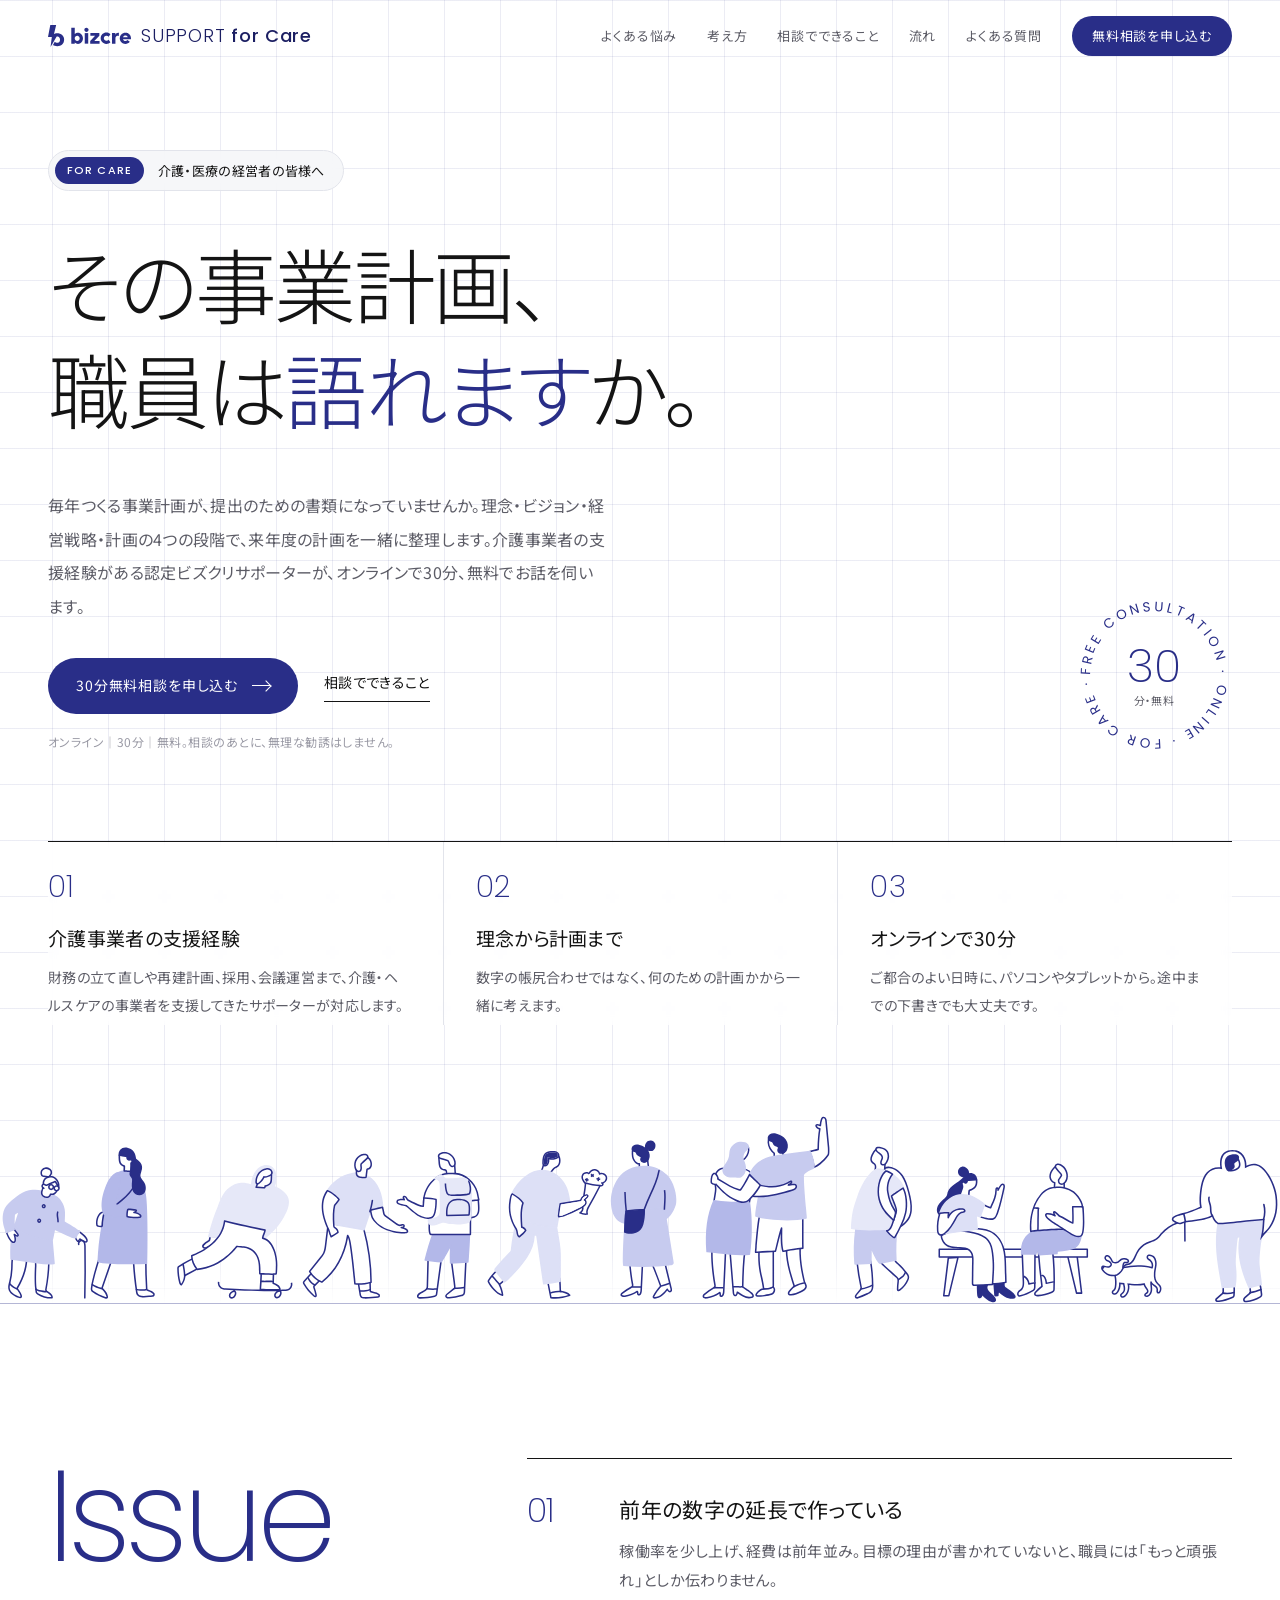
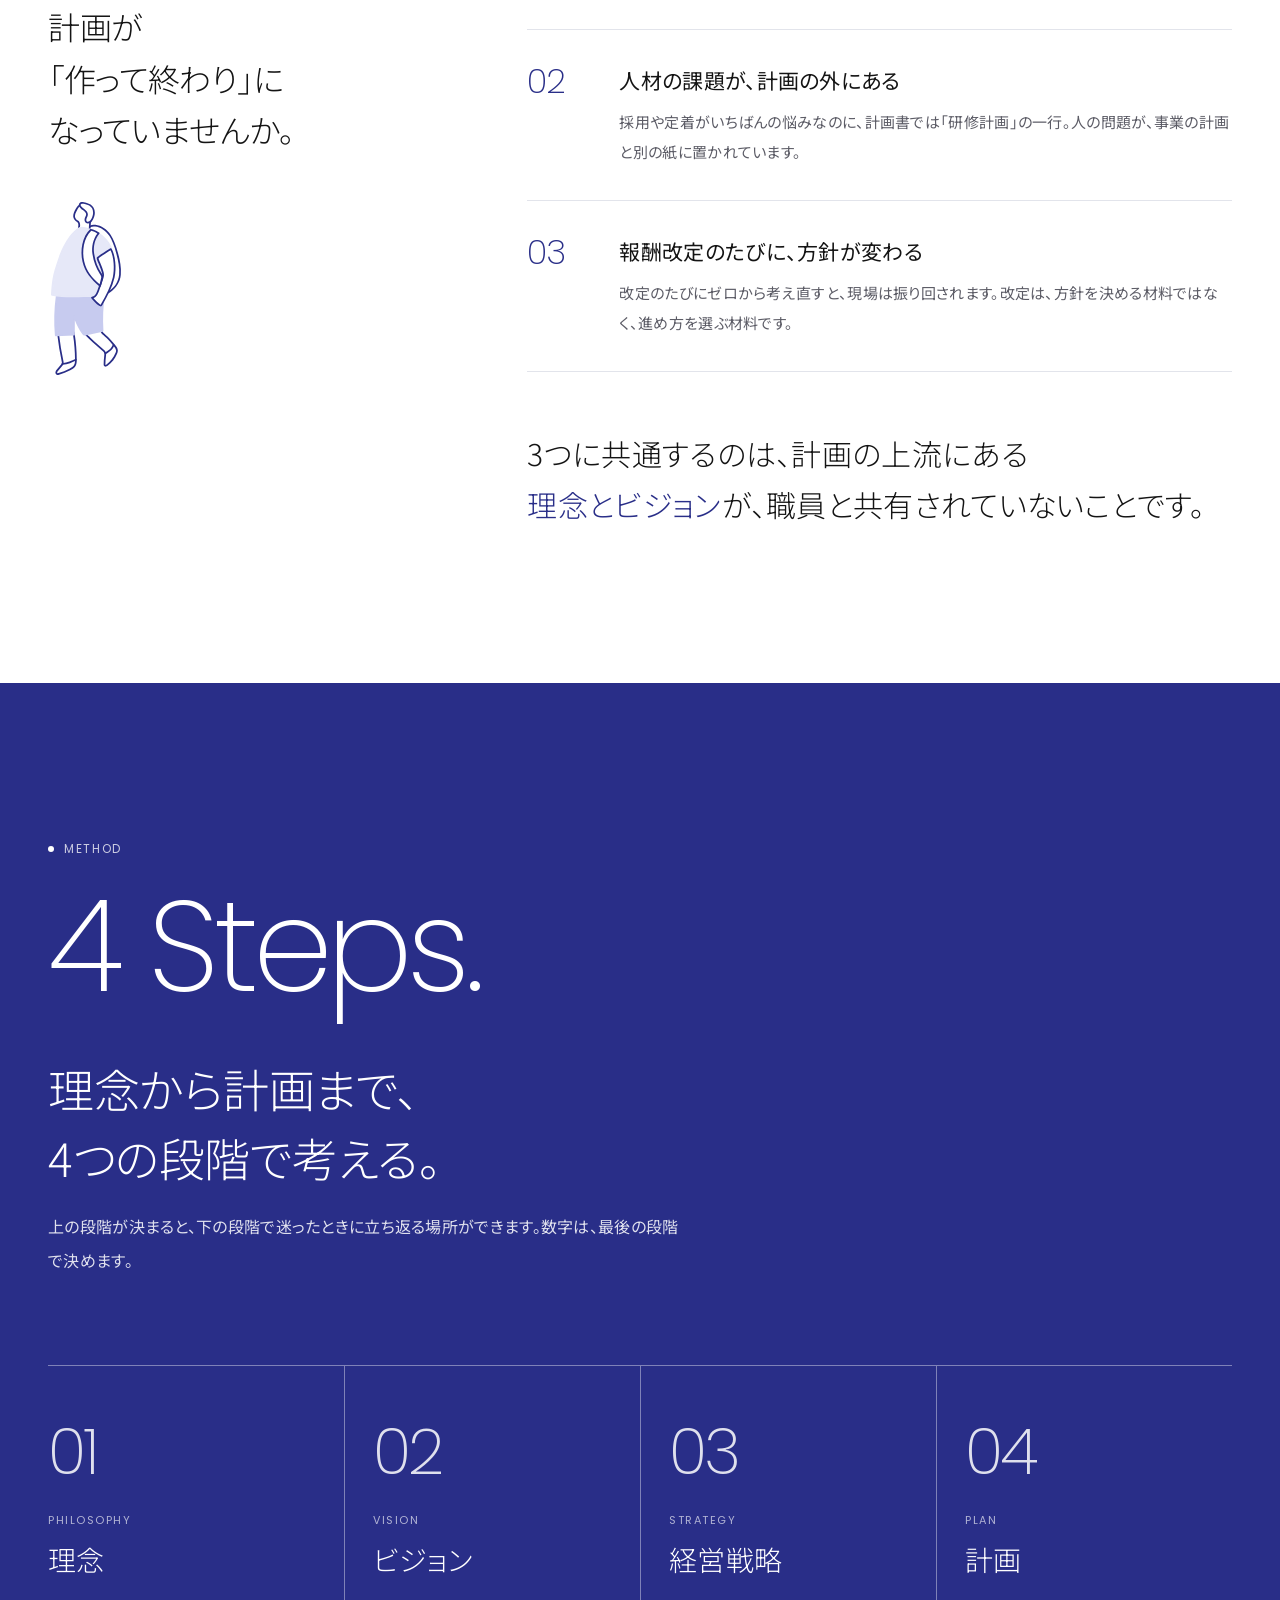
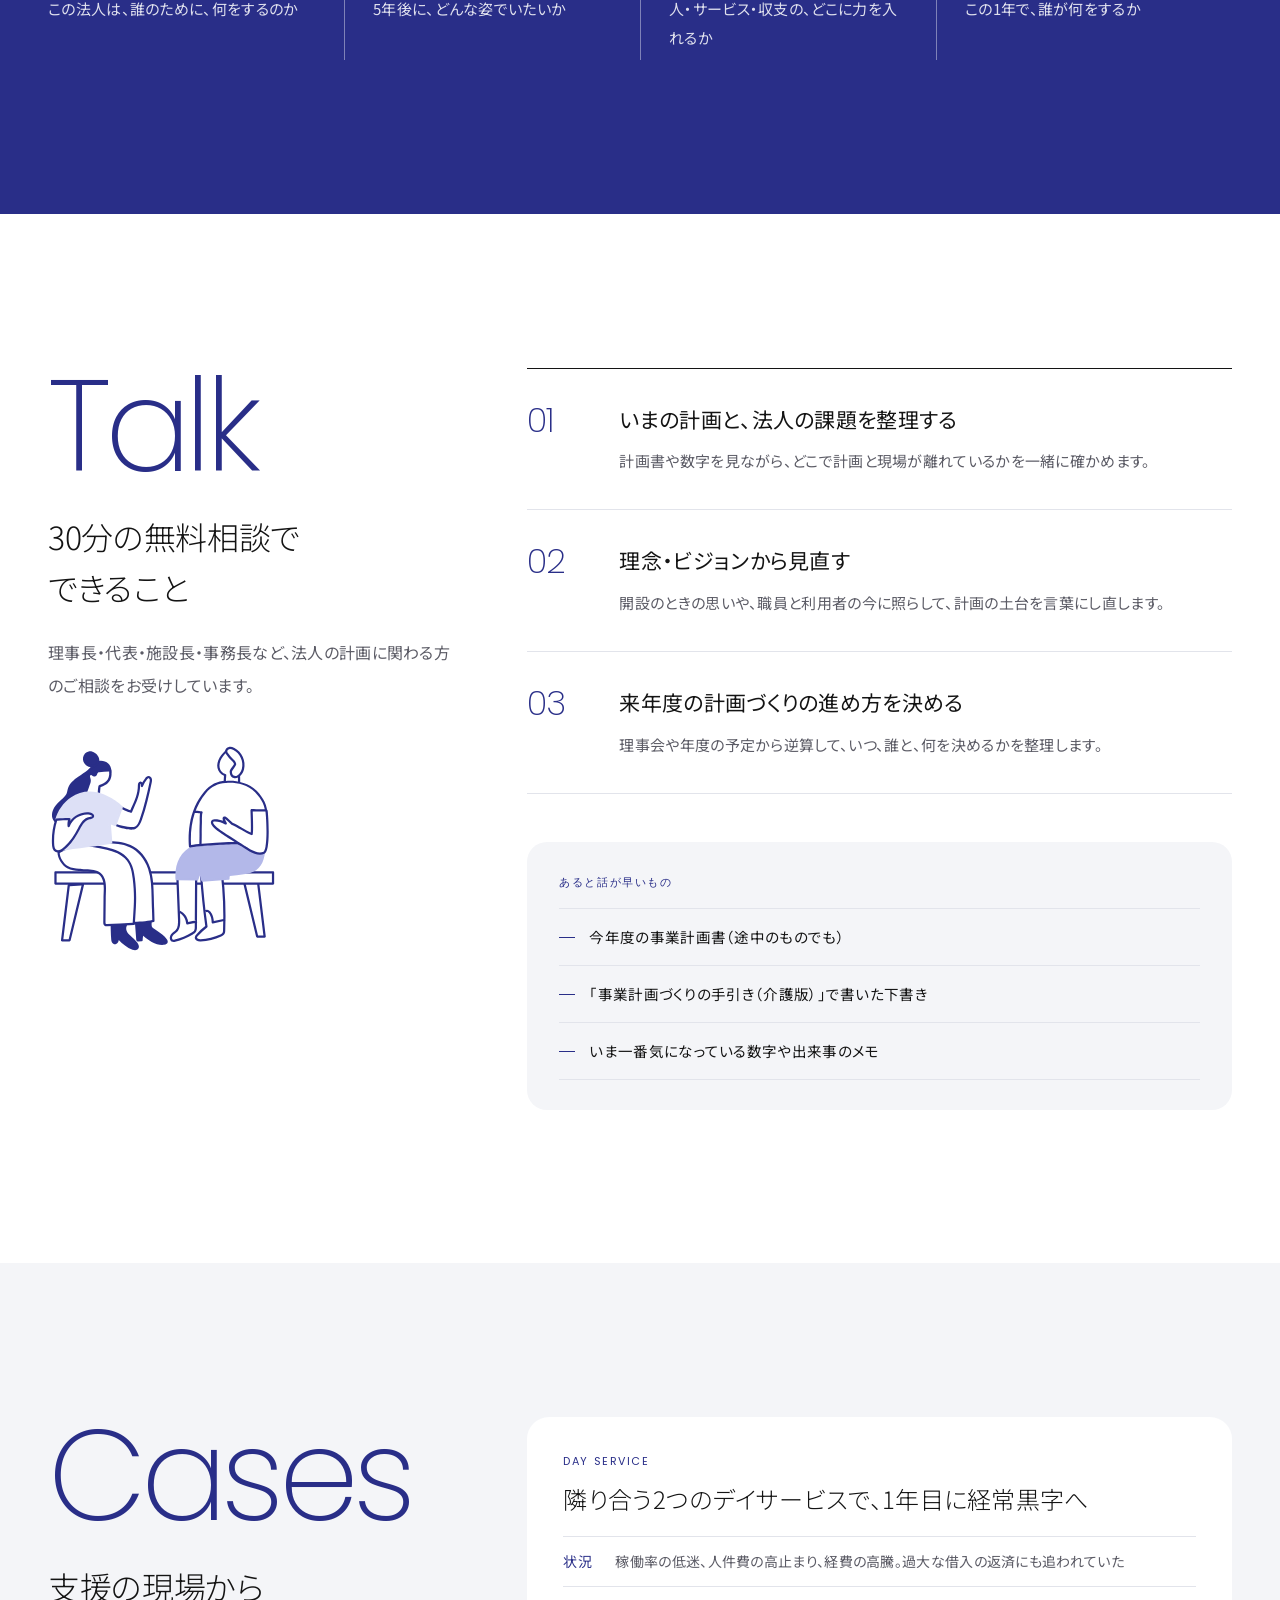
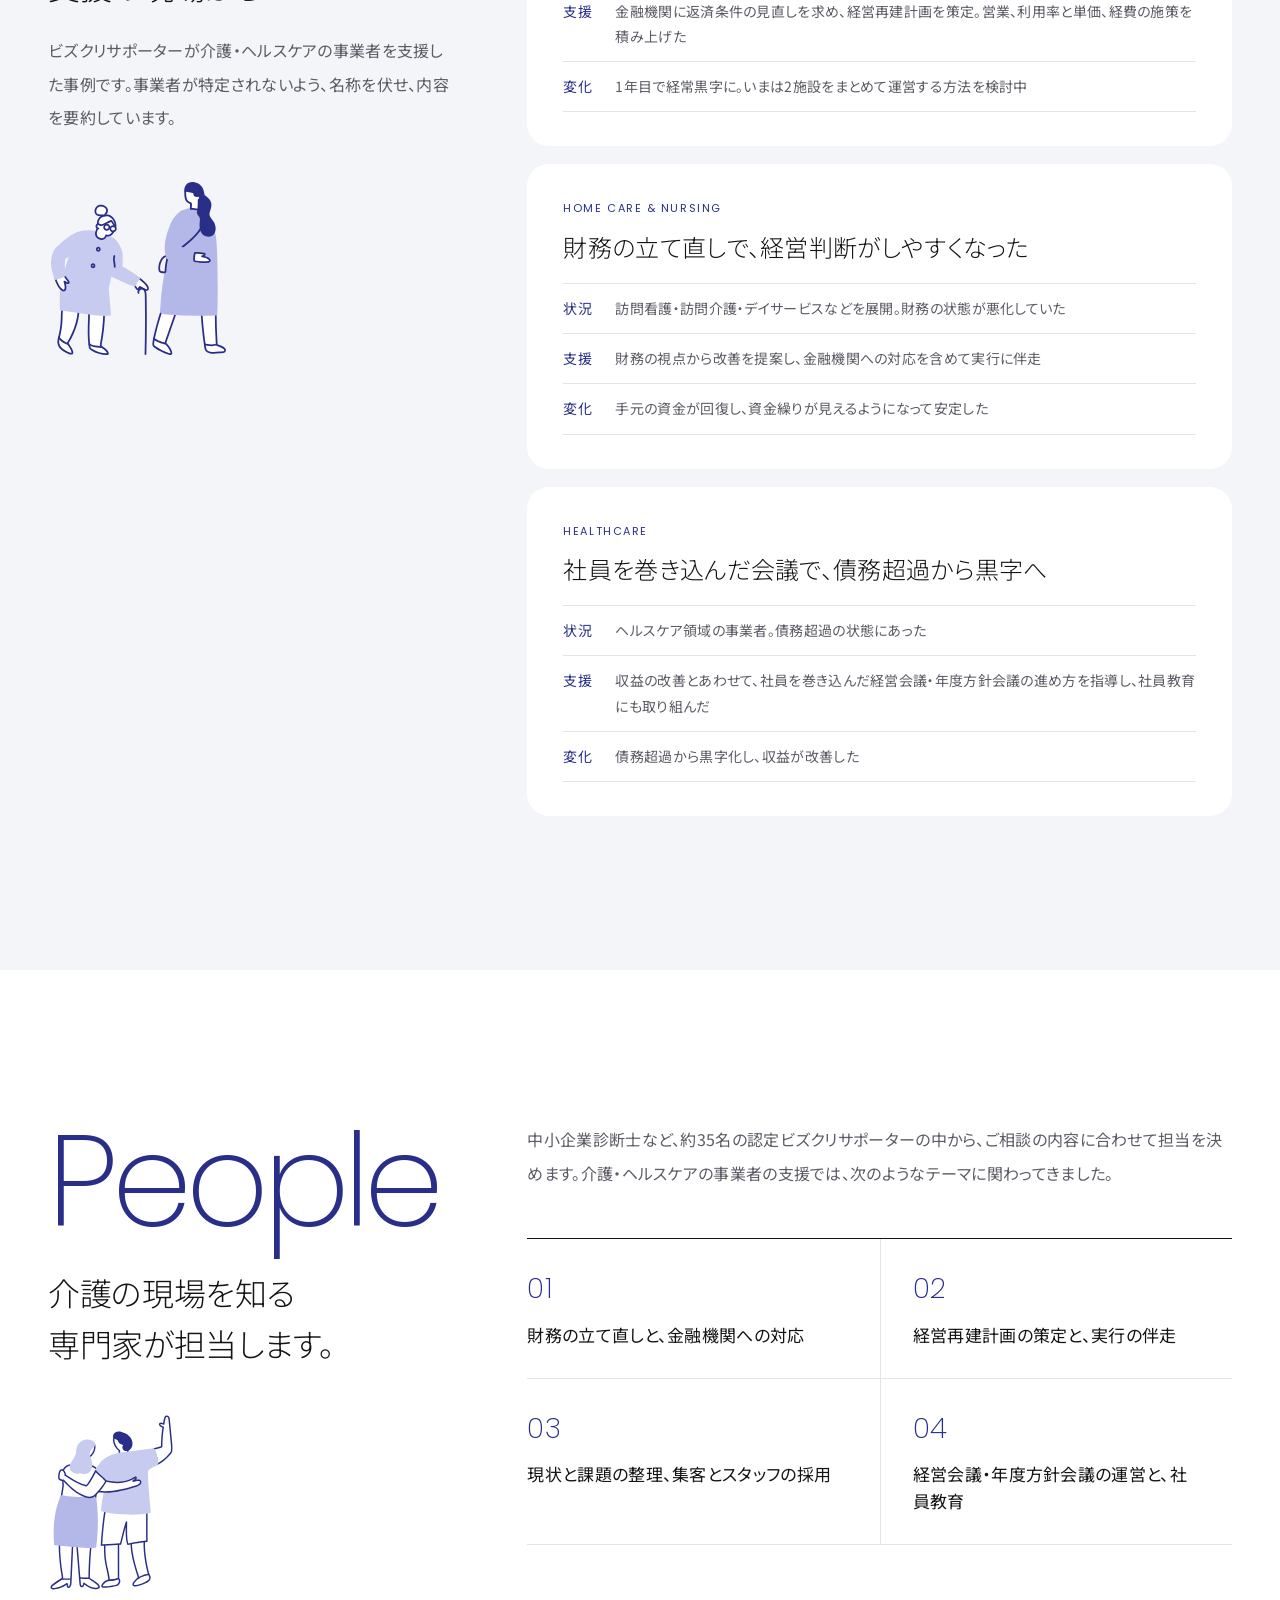
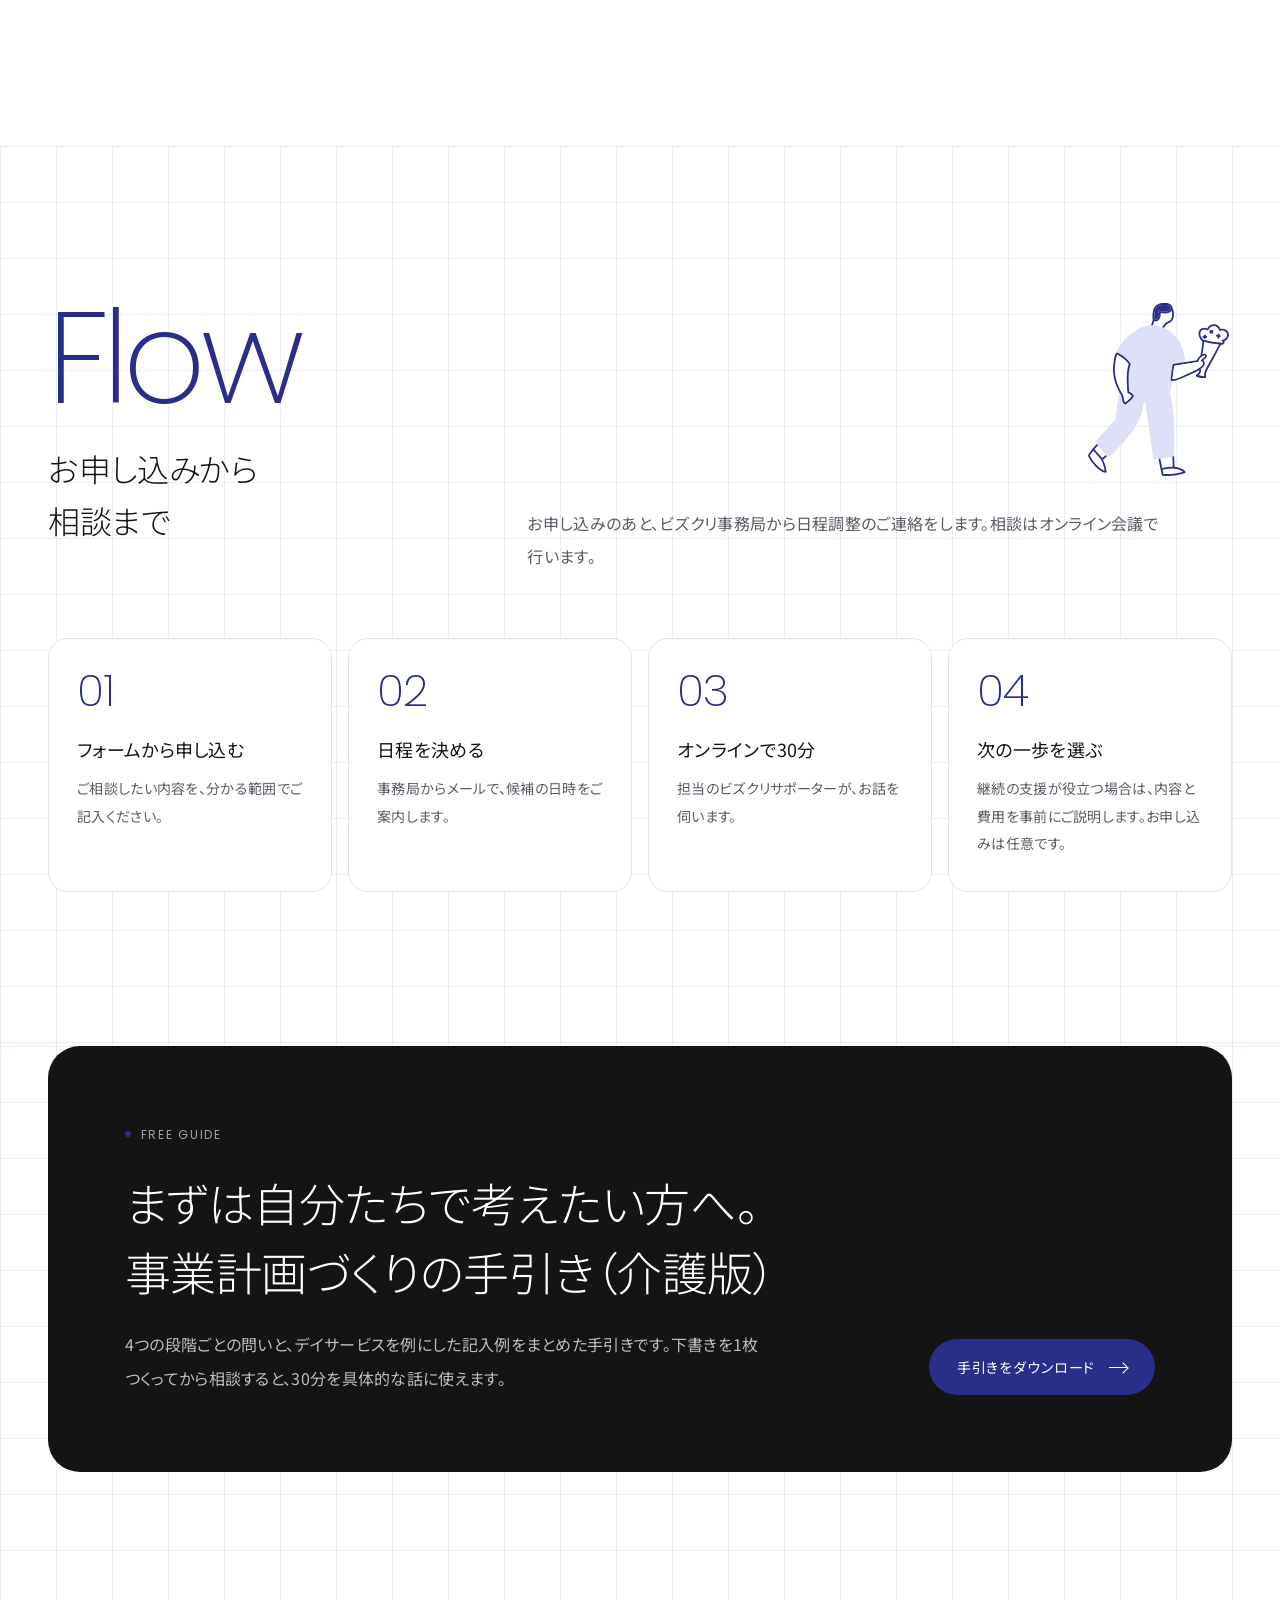
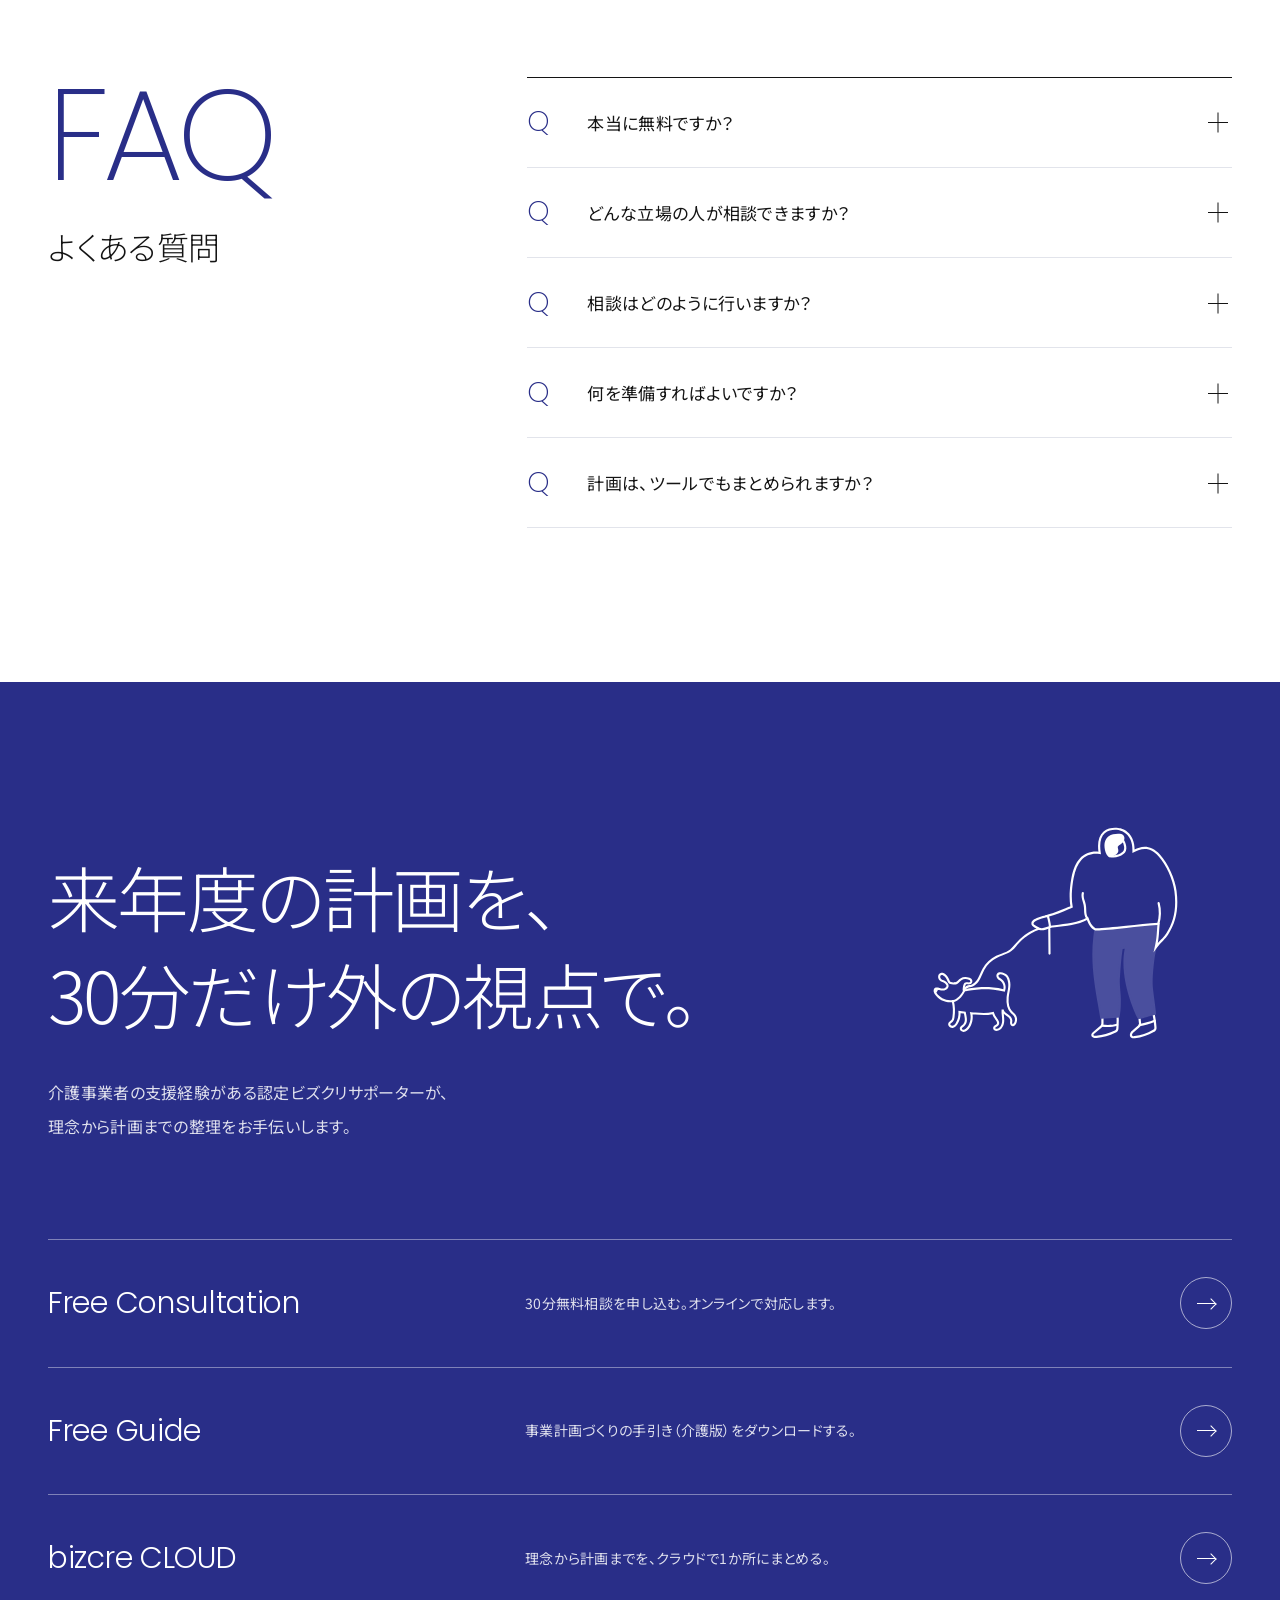
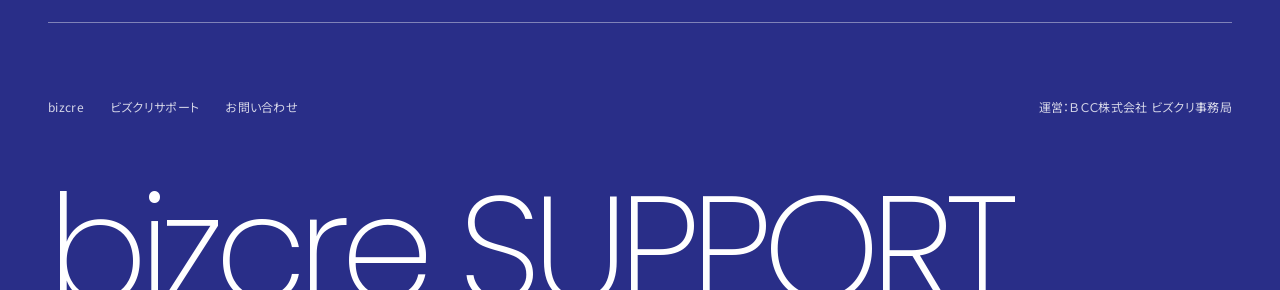
==== commit 5322033d: "kaigolp: Flow見出しのイラストを右カラム上に移し、余白のバランスを調整 Co-Authored-By: Claude Opus 5.5 <noreply@anthropic.com> Cl" ====
--- a/kaigolp/index.html
+++ b/kaigolp/index.html
@@ -386,6 +386,10 @@
 .k-endfig{position:absolute;right:clamp(20px,4vw,64px);top:-24px;height:clamp(170px,17vw,250px);width:auto;pointer-events:none}
 @media (max-width:900px){.end .wrap{display:flex;flex-direction:column}.end .wrap>*{order:0}.end .wrap>.k-endfig{order:1;position:static;align-self:flex-end;height:140px;margin:28px 0 0}.end .wrap>.go{order:2}}
 @media (max-width:600px){.k-fig{height:120px;margin-top:28px}}
+.k-flowhd{align-items:stretch}
+.k-flowr{display:flex;flex-direction:column;justify-content:space-between;align-items:flex-start;gap:28px}
+.k-flowr .k-fig{margin-top:0;align-self:flex-end}
+@media (max-width:900px){.k-flowr .k-fig{align-self:flex-start}}
 </style>
 </head>
 <body>
@@ -499,7 +503,7 @@
 
 <!-- 流れ -->
 <section class="sec gridbg" id="flow"><div class="wrap">
-  <div class="split" style="align-items:end"><div class="rv"><p class="disp">Flow</p><h2 class="h2" style="margin-top:26px">お申し込みから<br>相談まで</h2><img class="k-fig" src="img/illust_flower.svg" alt="" width="286" height="349" loading="lazy"></div><p class="lead rv">お申し込みのあと、ビズクリ事務局から日程調整のご連絡をします。相談はオンライン会議で行います。</p></div>
+  <div class="split k-flowhd"><div class="rv"><p class="disp">Flow</p><h2 class="h2" style="margin-top:26px">お申し込みから<br>相談まで</h2></div><div class="k-flowr rv"><img class="k-fig" src="img/illust_flower.svg" alt="" width="286" height="349" loading="lazy"><p class="lead">お申し込みのあと、ビズクリ事務局から日程調整のご連絡をします。相談はオンライン会議で行います。</p></div></div>
   <div class="k-flow">
     <div class="rv"><span class="en">01</span><b>フォームから申し込む</b><p>ご相談したい内容を、分かる範囲でご記入ください。</p></div>
     <div class="rv d1"><span class="en">02</span><b>日程を決める</b><p>事務局からメールで、候補の日時をご案内します。</p></div>
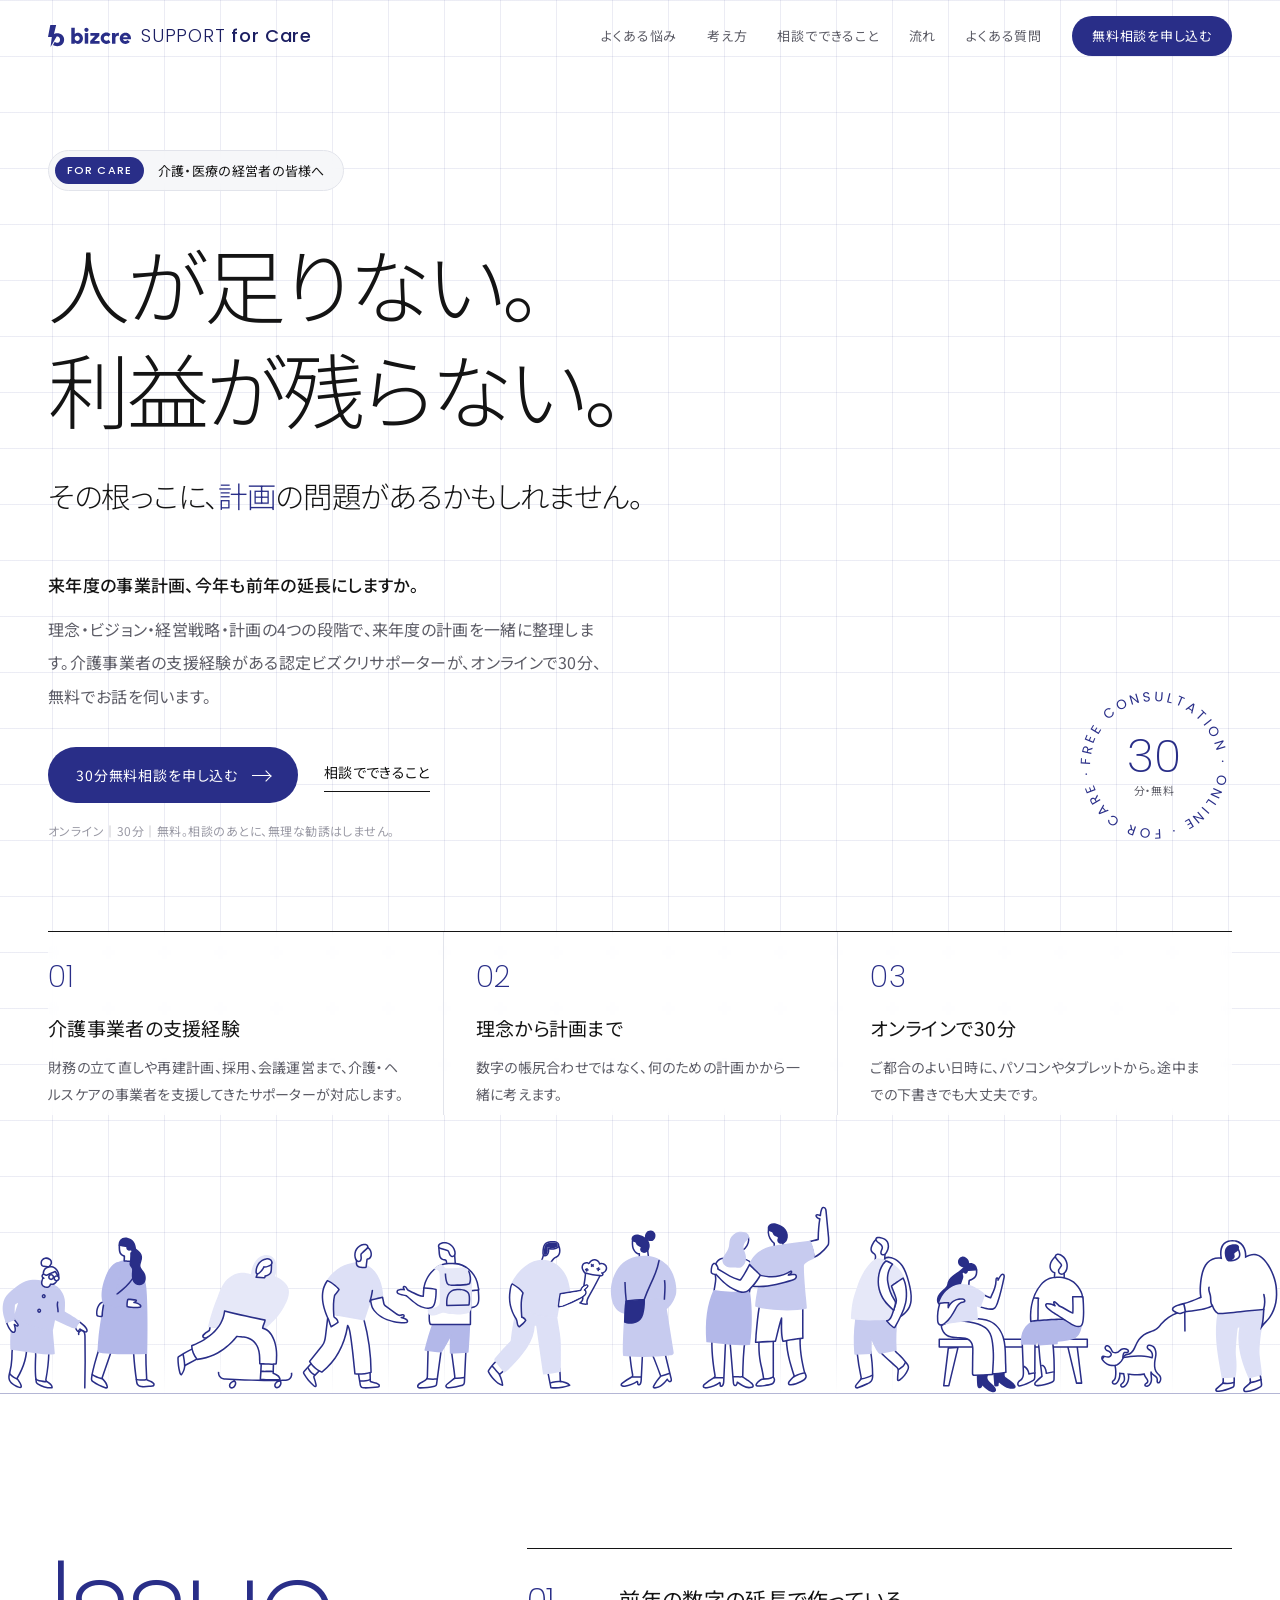
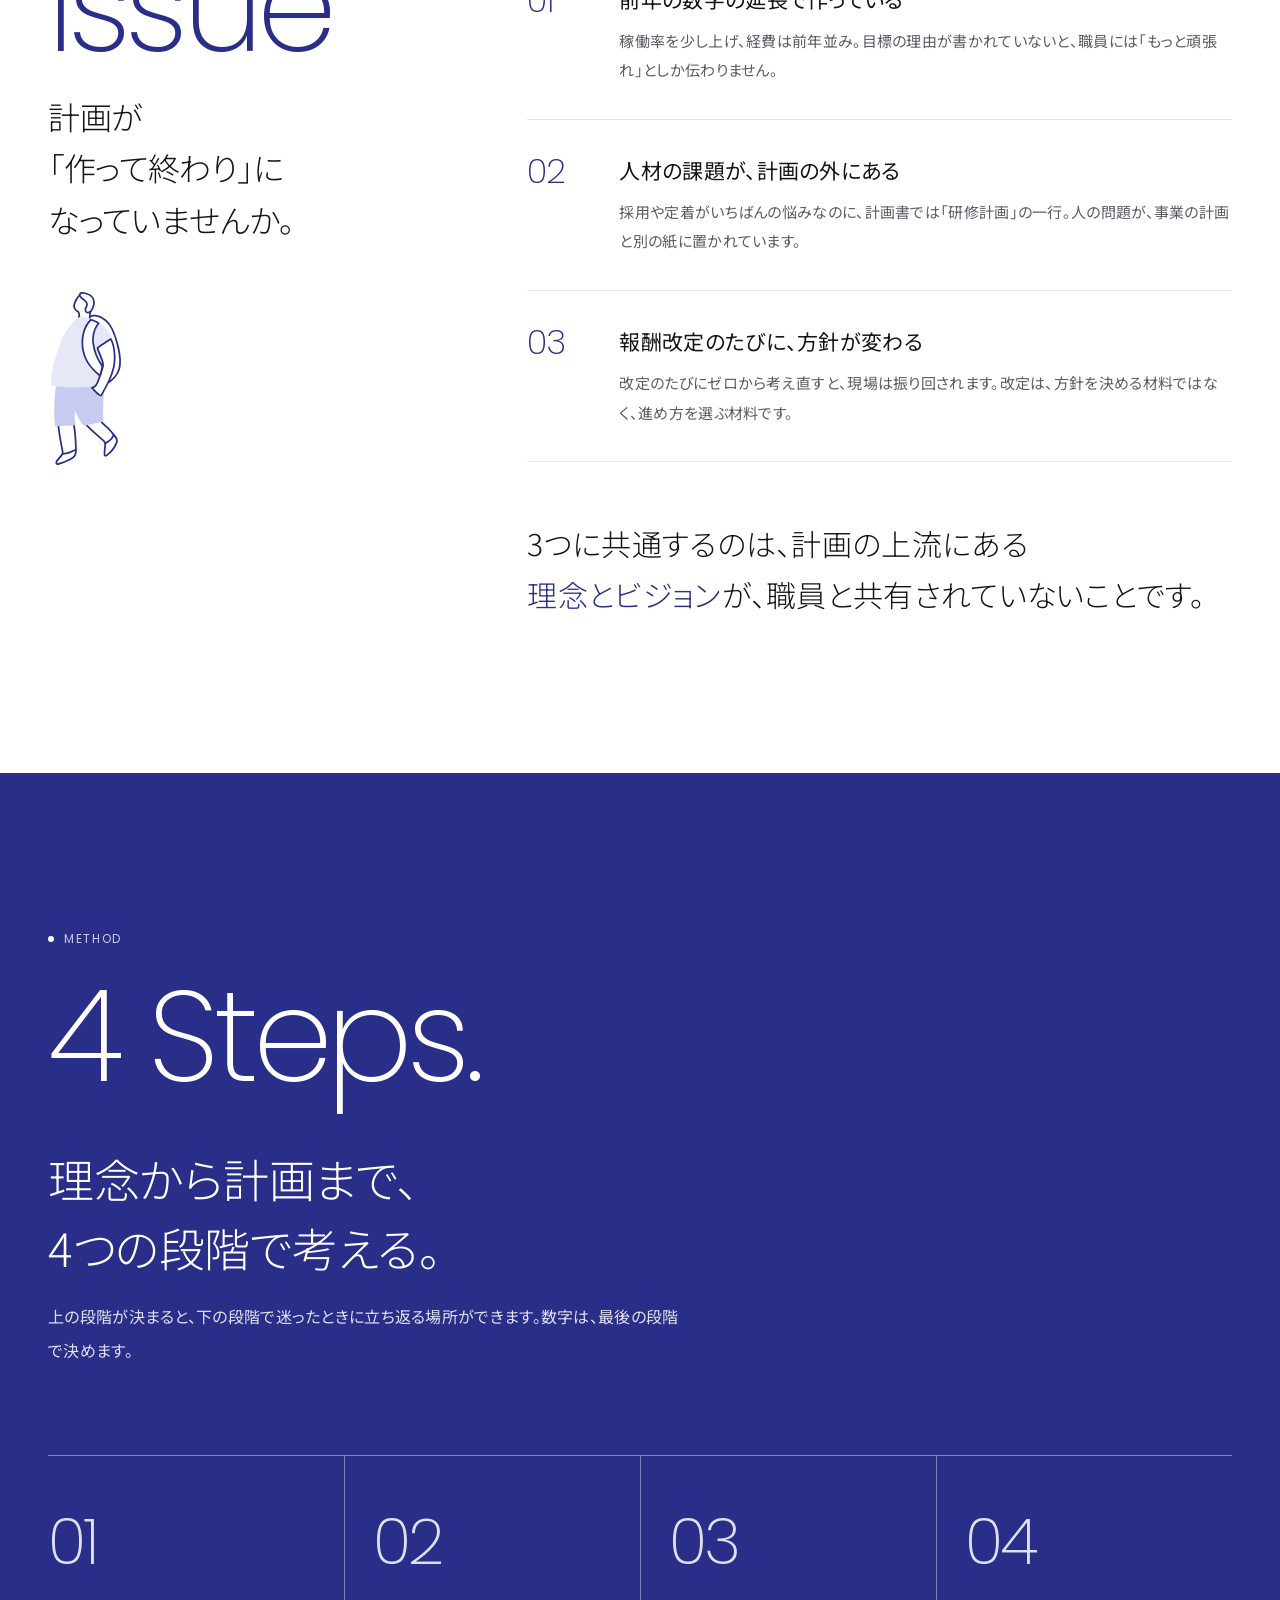
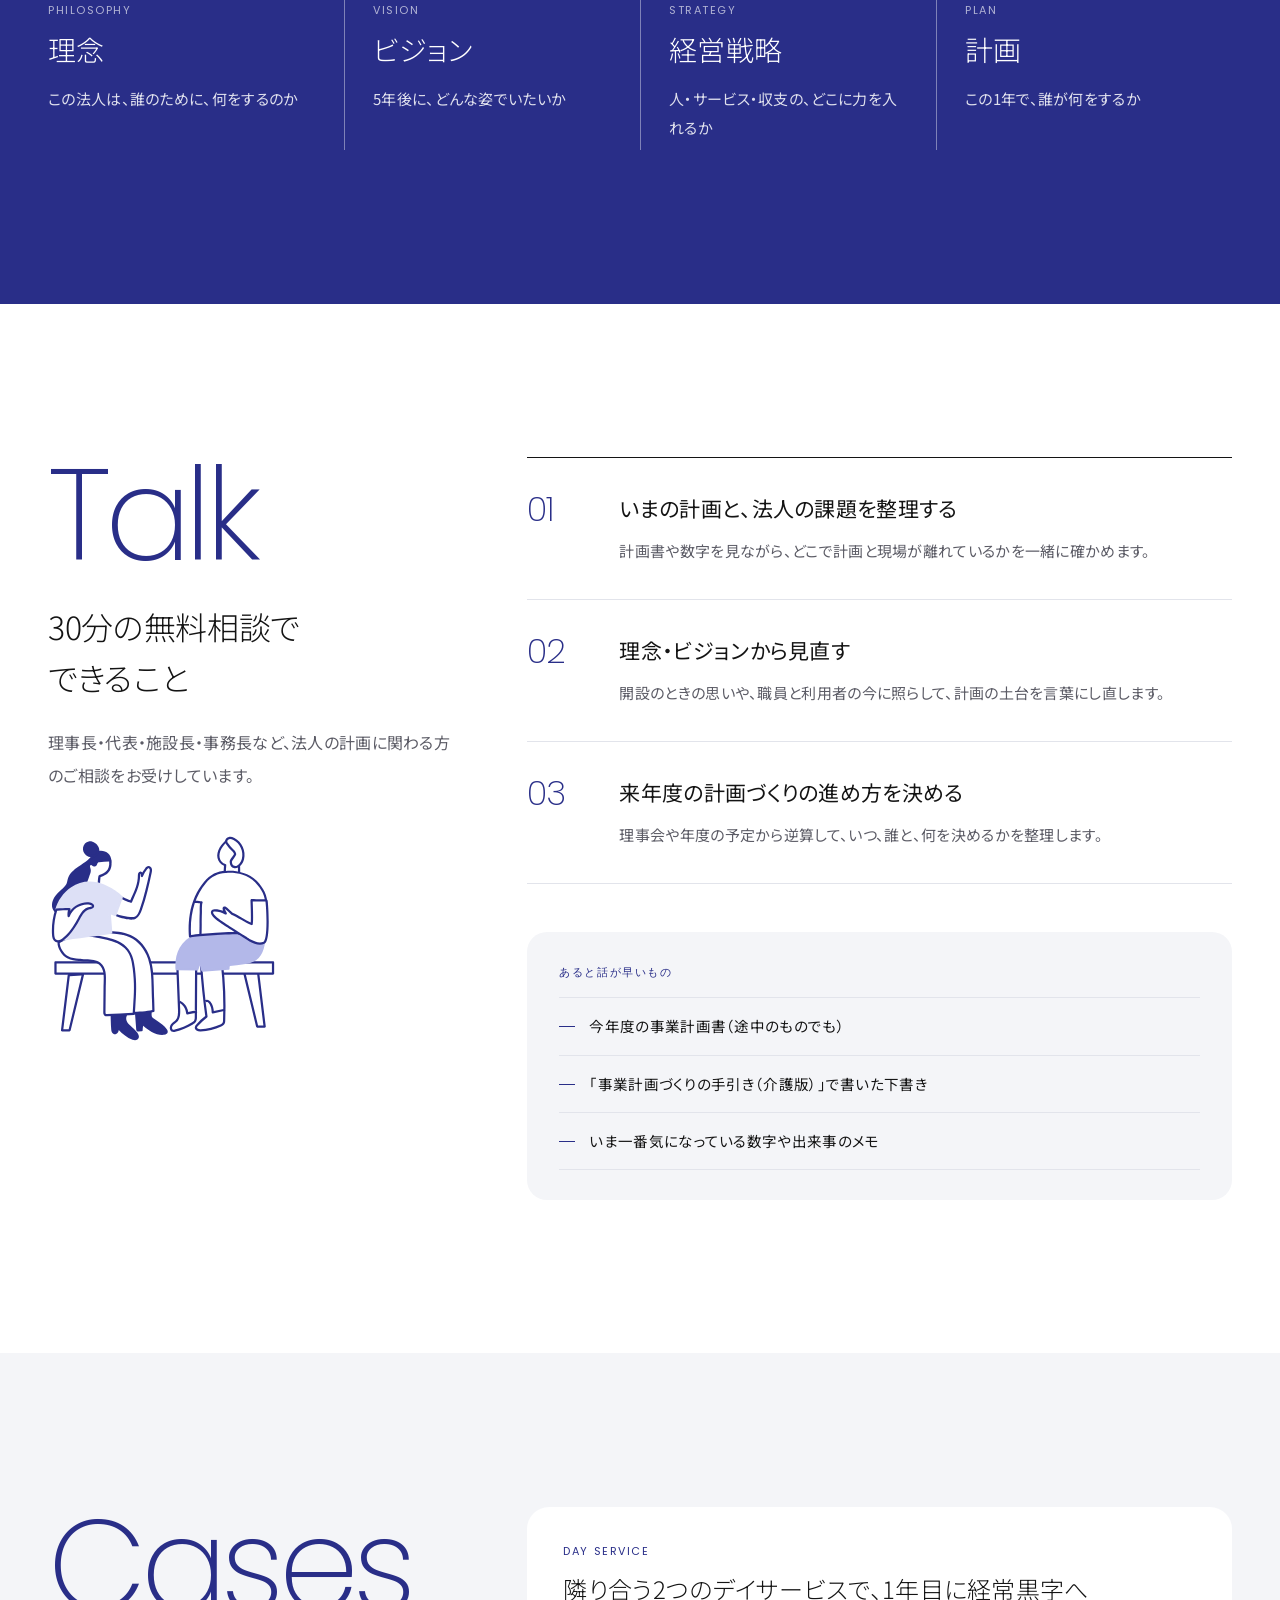
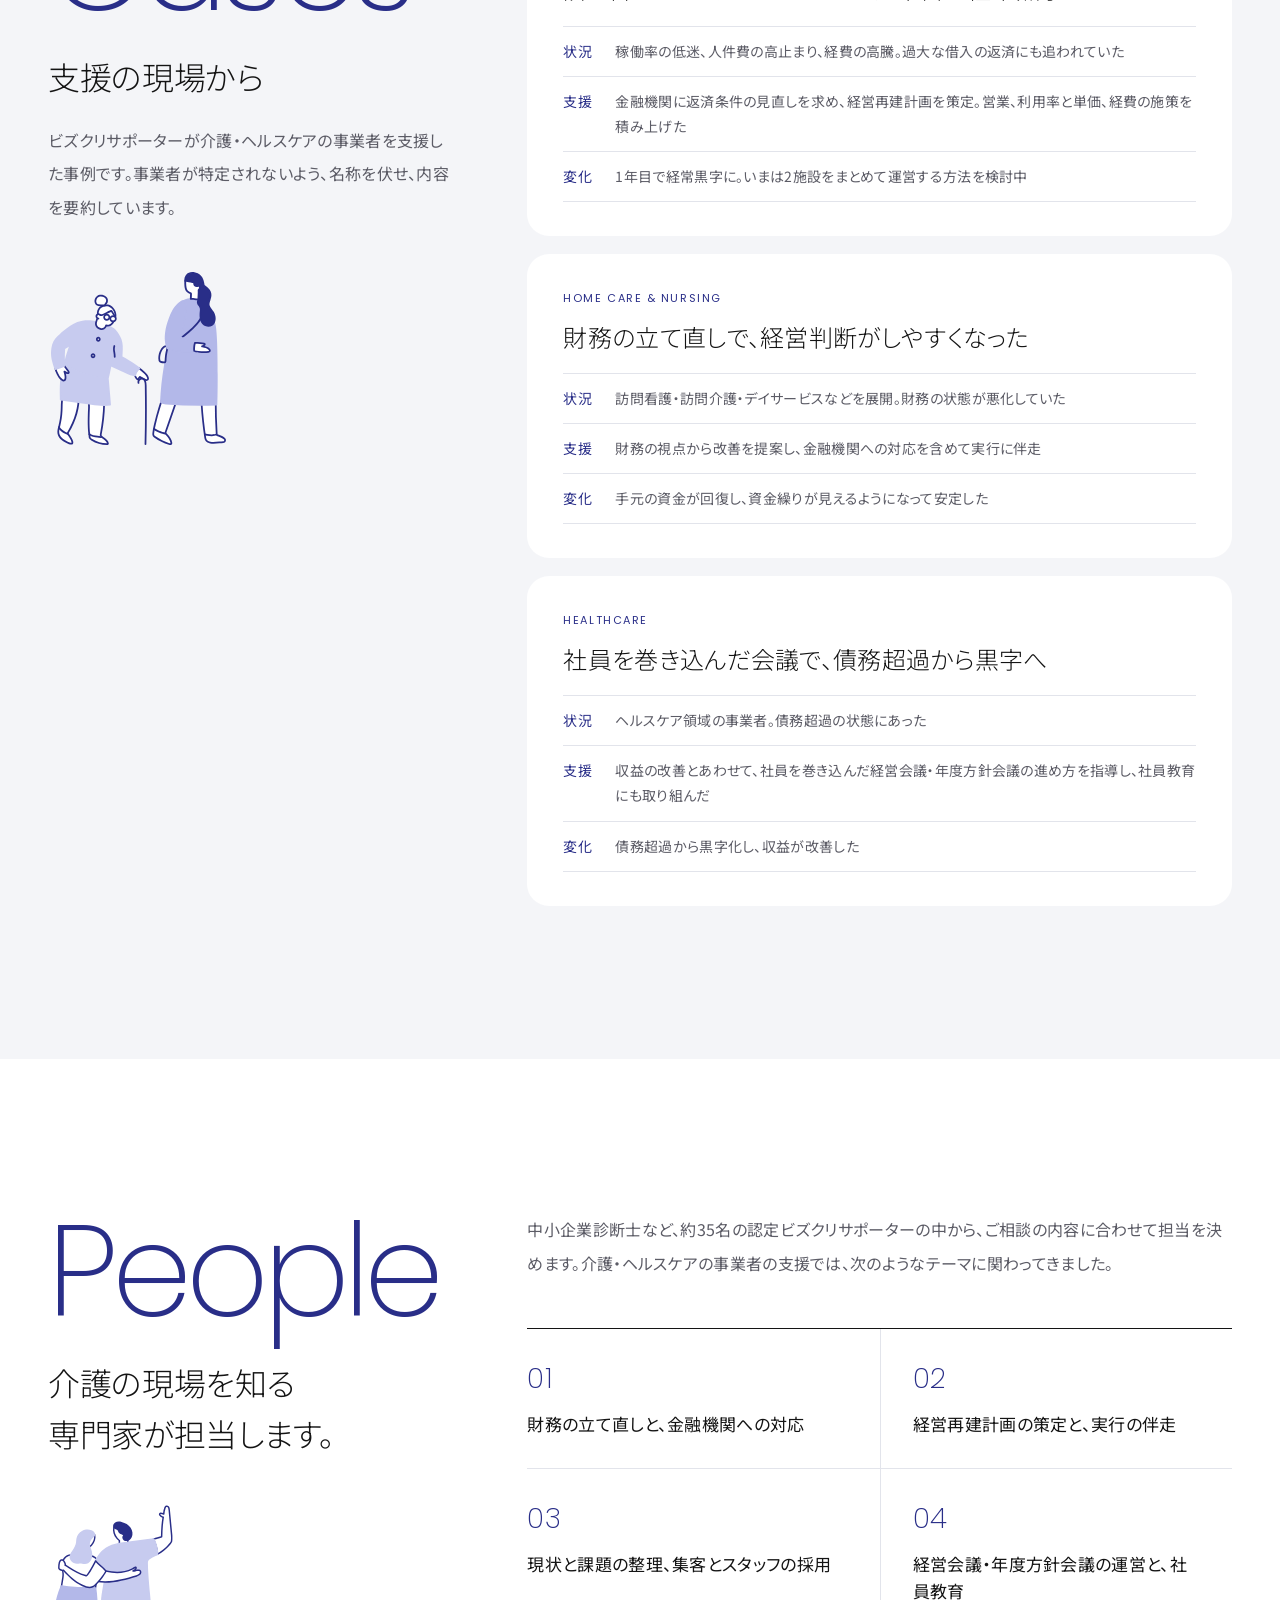
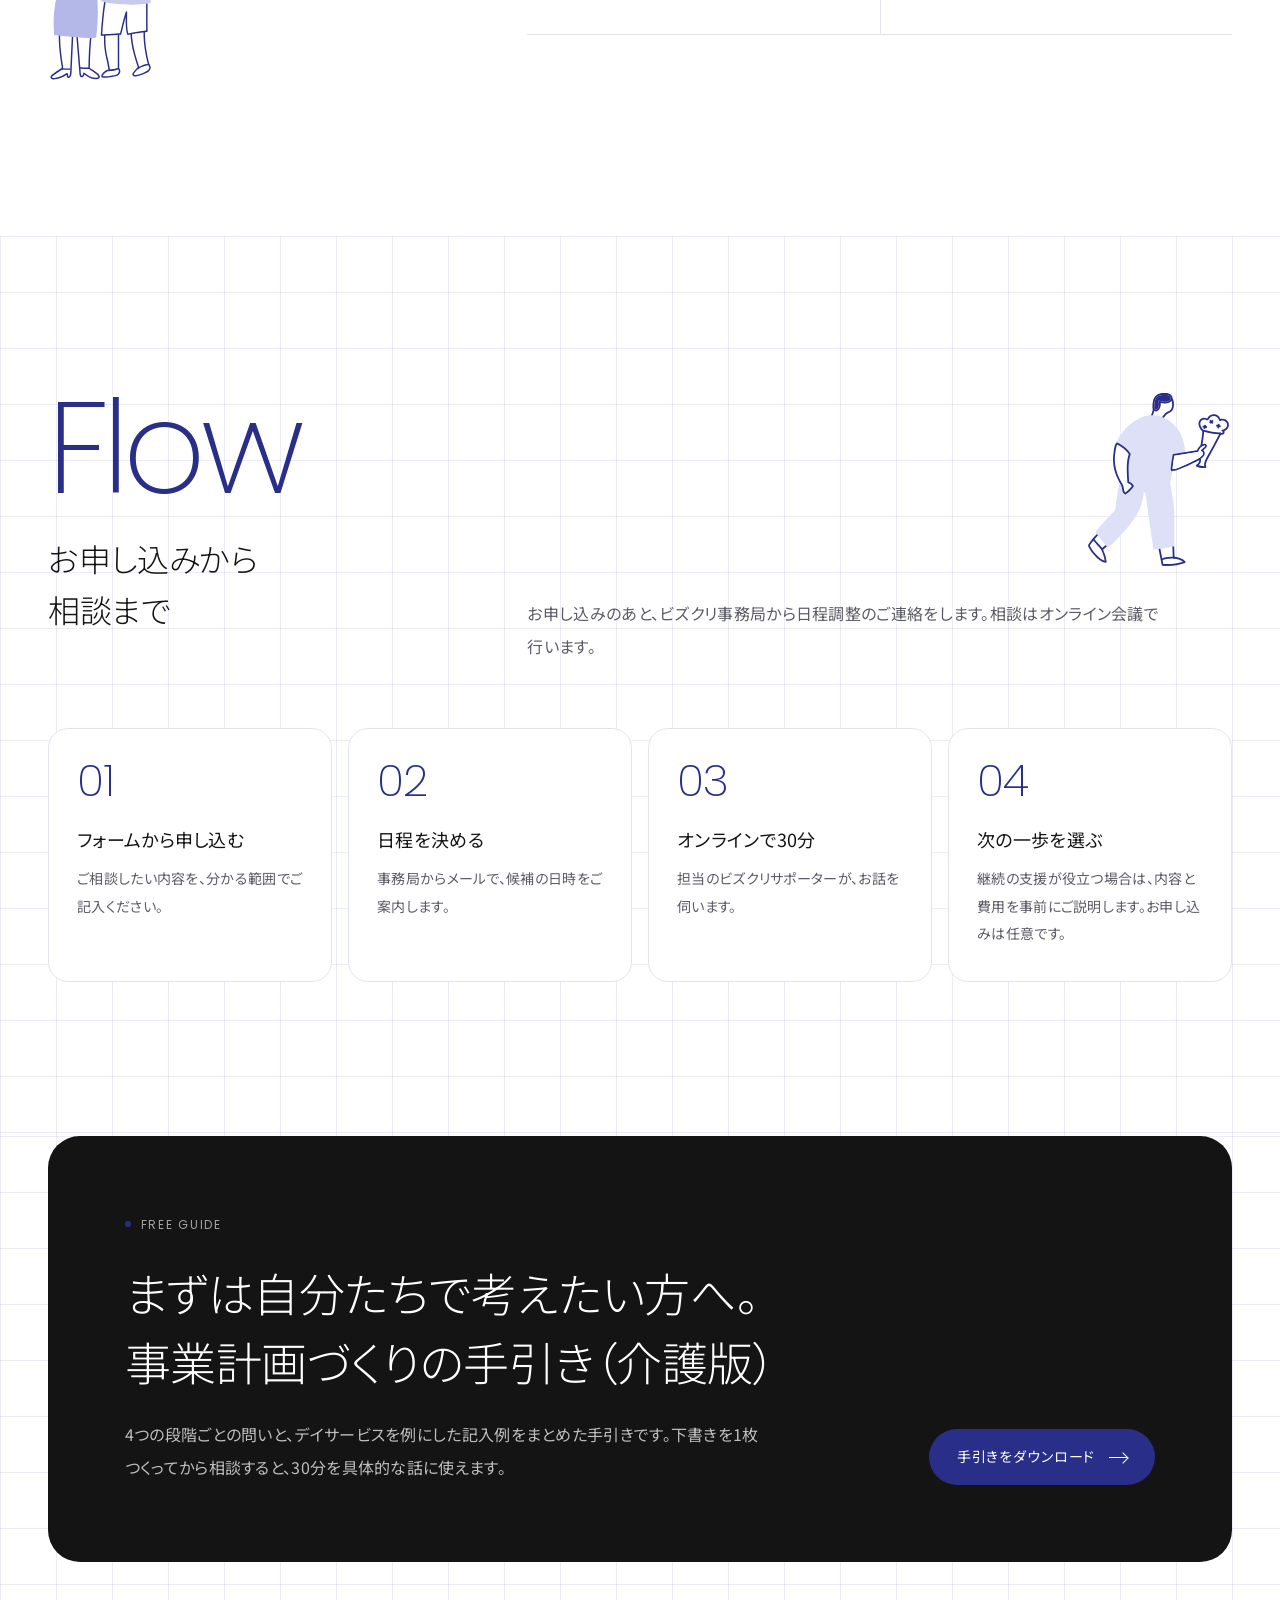
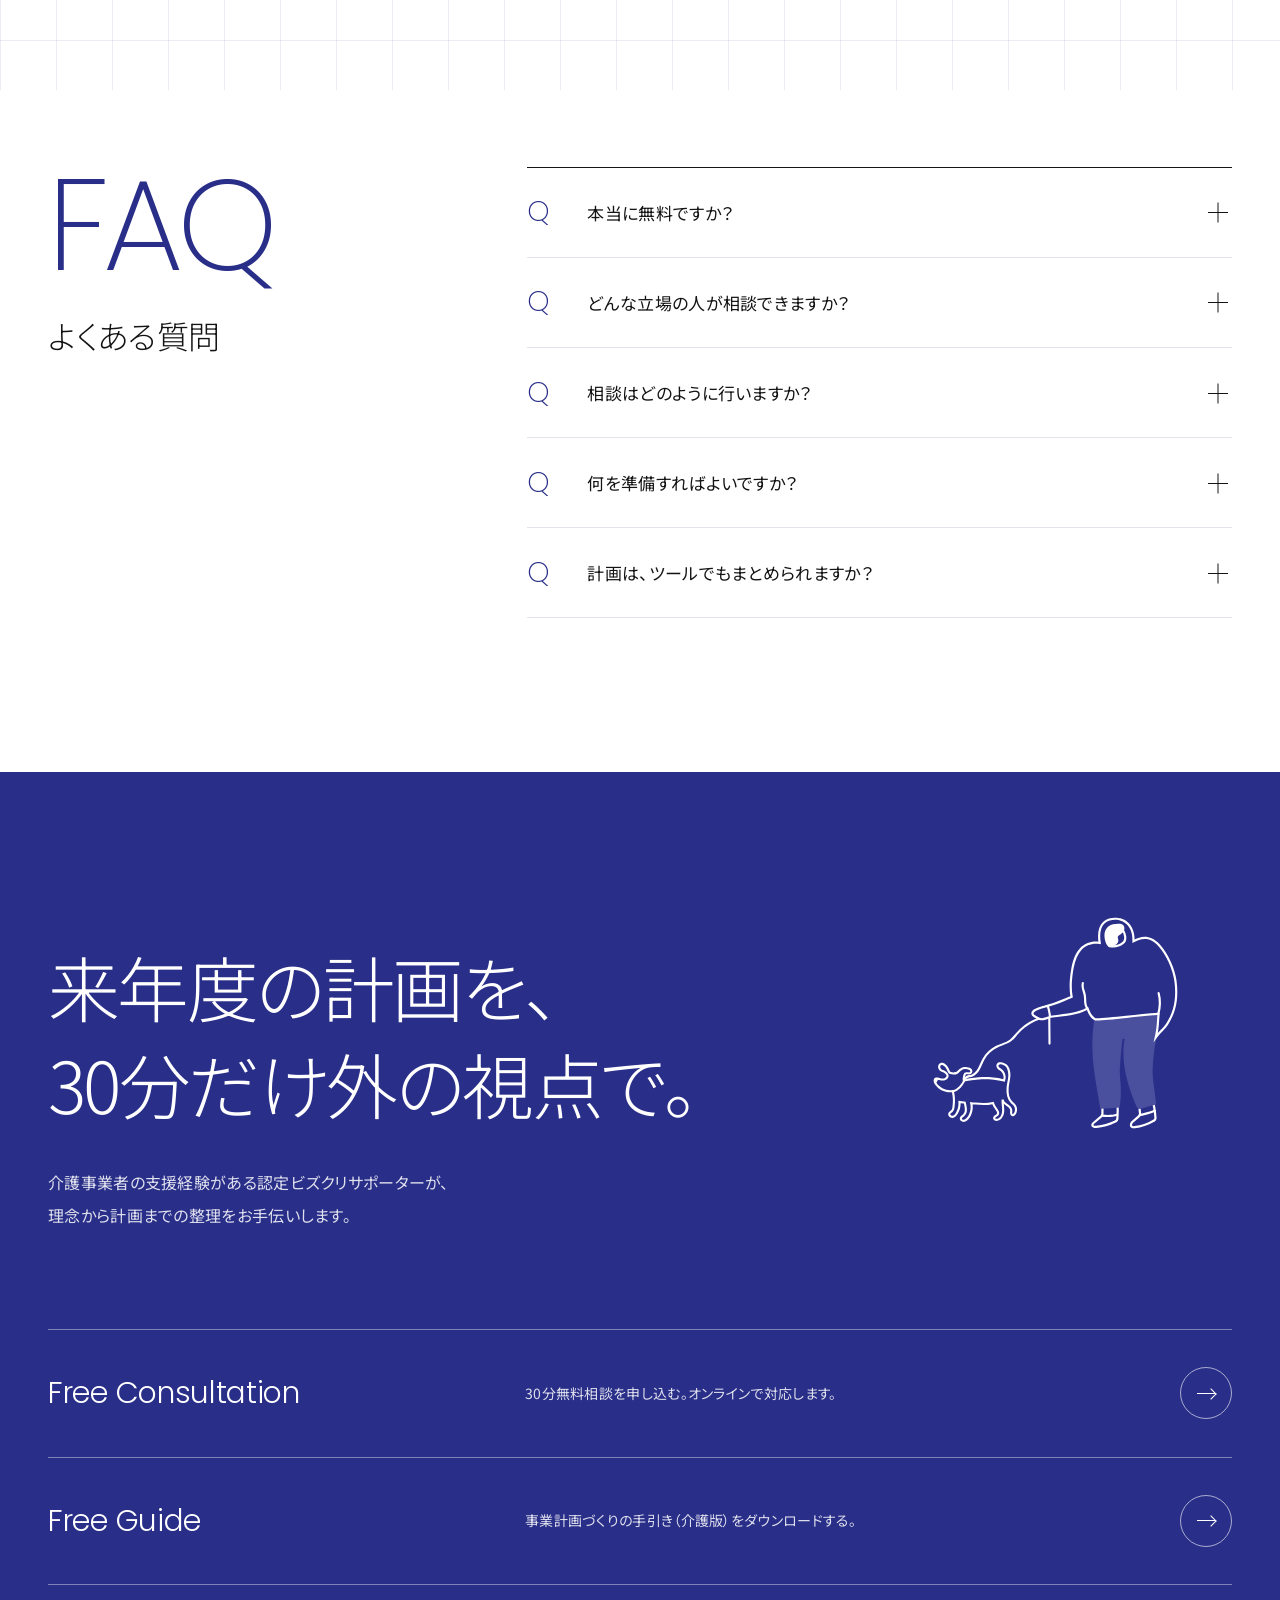
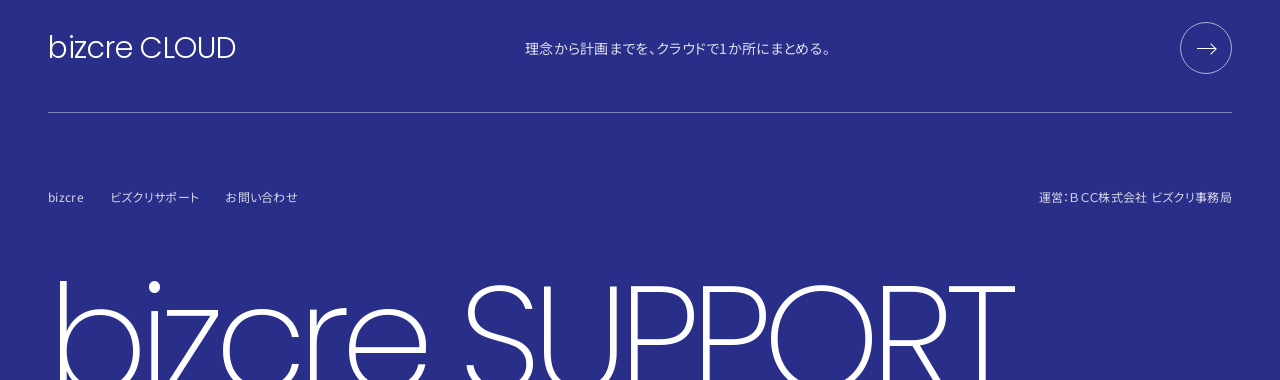
==== commit 797cae2a: "kaigolp: ヒーローコピーを悩み起点（A）＋時期の問い（B）に変更、メタ情報も更新 Co-Authored-By: Claude Opus 5.5 <noreply@anthropic.com>" ====
--- a/kaigolp/index.html
+++ b/kaigolp/index.html
@@ -4,9 +4,9 @@
 <meta charset="utf-8">
 <meta name="viewport" content="width=device-width,initial-scale=1">
 <title>介護・医療の経営者向け 30分無料相談｜bizcre SUPPORT</title>
-<meta name="description" content="毎年つくる事業計画が、提出のための書類になっていませんか。理念・ビジョン・経営戦略・計画の4つの段階で、来年度の計画を一緒に整理します。介護事業者の支援経験がある認定ビズクリサポーターが、オンラインで30分、無料でお話を伺います。">
-<meta property="og:title" content="その事業計画、職員は語れますか。｜介護・医療の経営者向け 30分無料相談">
-<meta property="og:description" content="理念から計画までの4つの段階で、来年度の事業計画を一緒に整理します。オンライン・30分・無料。">
+<meta name="description" content="人が足りない。利益が残らない。その根っこに、計画の問題があるかもしれません。理念・ビジョン・経営戦略・計画の4つの段階で、来年度の計画を一緒に整理します。介護事業者の支援経験がある認定ビズクリサポーターが、オンラインで30分、無料でお話を伺います。">
+<meta property="og:title" content="人が足りない。利益が残らない。｜介護・医療の経営者向け 30分無料相談">
+<meta property="og:description" content="その根っこに、計画の問題があるかもしれません。来年度の事業計画を、理念から一緒に整理します。オンライン・30分・無料。">
 <meta property="og:type" content="website">
 <meta name="theme-color" content="#292E88">
 <link rel="preconnect" href="https://fonts.googleapis.com">
@@ -390,6 +390,11 @@
 .k-flowr{display:flex;flex-direction:column;justify-content:space-between;align-items:flex-start;gap:28px}
 .k-flowr .k-fig{margin-top:0;align-self:flex-end}
 @media (max-width:900px){.k-flowr .k-fig{align-self:flex-start}}
+.k-sub{font-weight:300;font-size:clamp(20px,2.3vw,32px);line-height:1.6;letter-spacing:-.01em;margin-top:clamp(20px,2.4vw,32px)}
+.k-sub em{font-style:normal;color:var(--blue)}
+.k-q{display:block;font-weight:500;color:var(--ink);font-size:17px;margin-bottom:10px}
+.k-br{display:none}
+@media (max-width:600px){.k-br{display:inline}}
 </style>
 </head>
 <body>
@@ -407,10 +412,11 @@
 <section class="hero k-hero">
   <div class="wrap">
     <p class="news rv"><b>FOR CARE</b>介護・医療の経営者の皆様へ</p>
-    <h1 class="rv d1">その事業計画、<br>職員は<em>語れます</em>か。</h1>
+    <h1 class="rv d1">人が足りない。<br>利益が残らない。</h1>
+    <p class="k-sub rv d1">その根っこに、<em>計画</em>の問題が<br class="k-br">あるかもしれません。</p>
     <div class="copy">
       <div class="rv d2">
-        <p class="lead">毎年つくる事業計画が、提出のための書類になっていませんか。理念・ビジョン・経営戦略・計画の4つの段階で、来年度の計画を一緒に整理します。介護事業者の支援経験がある認定ビズクリサポーターが、オンラインで30分、無料でお話を伺います。</p>
+        <p class="lead"><b class="k-q">来年度の事業計画、<br class="k-br">今年も前年の延長にしますか。</b>理念・ビジョン・経営戦略・計画の4つの段階で、来年度の計画を一緒に整理します。介護事業者の支援経験がある認定ビズクリサポーターが、オンラインで30分、無料でお話を伺います。</p>
         <div class="ctas"><a class="btn btn-p js-apply" data-pos="hero" href="#">30分無料相談を申し込む<span class="ar"></span></a><a class="tlink" href="#talk">相談でできること</a></div>
         <p class="note">オンライン｜30分｜無料。相談のあとに、無理な勧誘はしません。</p>
       </div>
